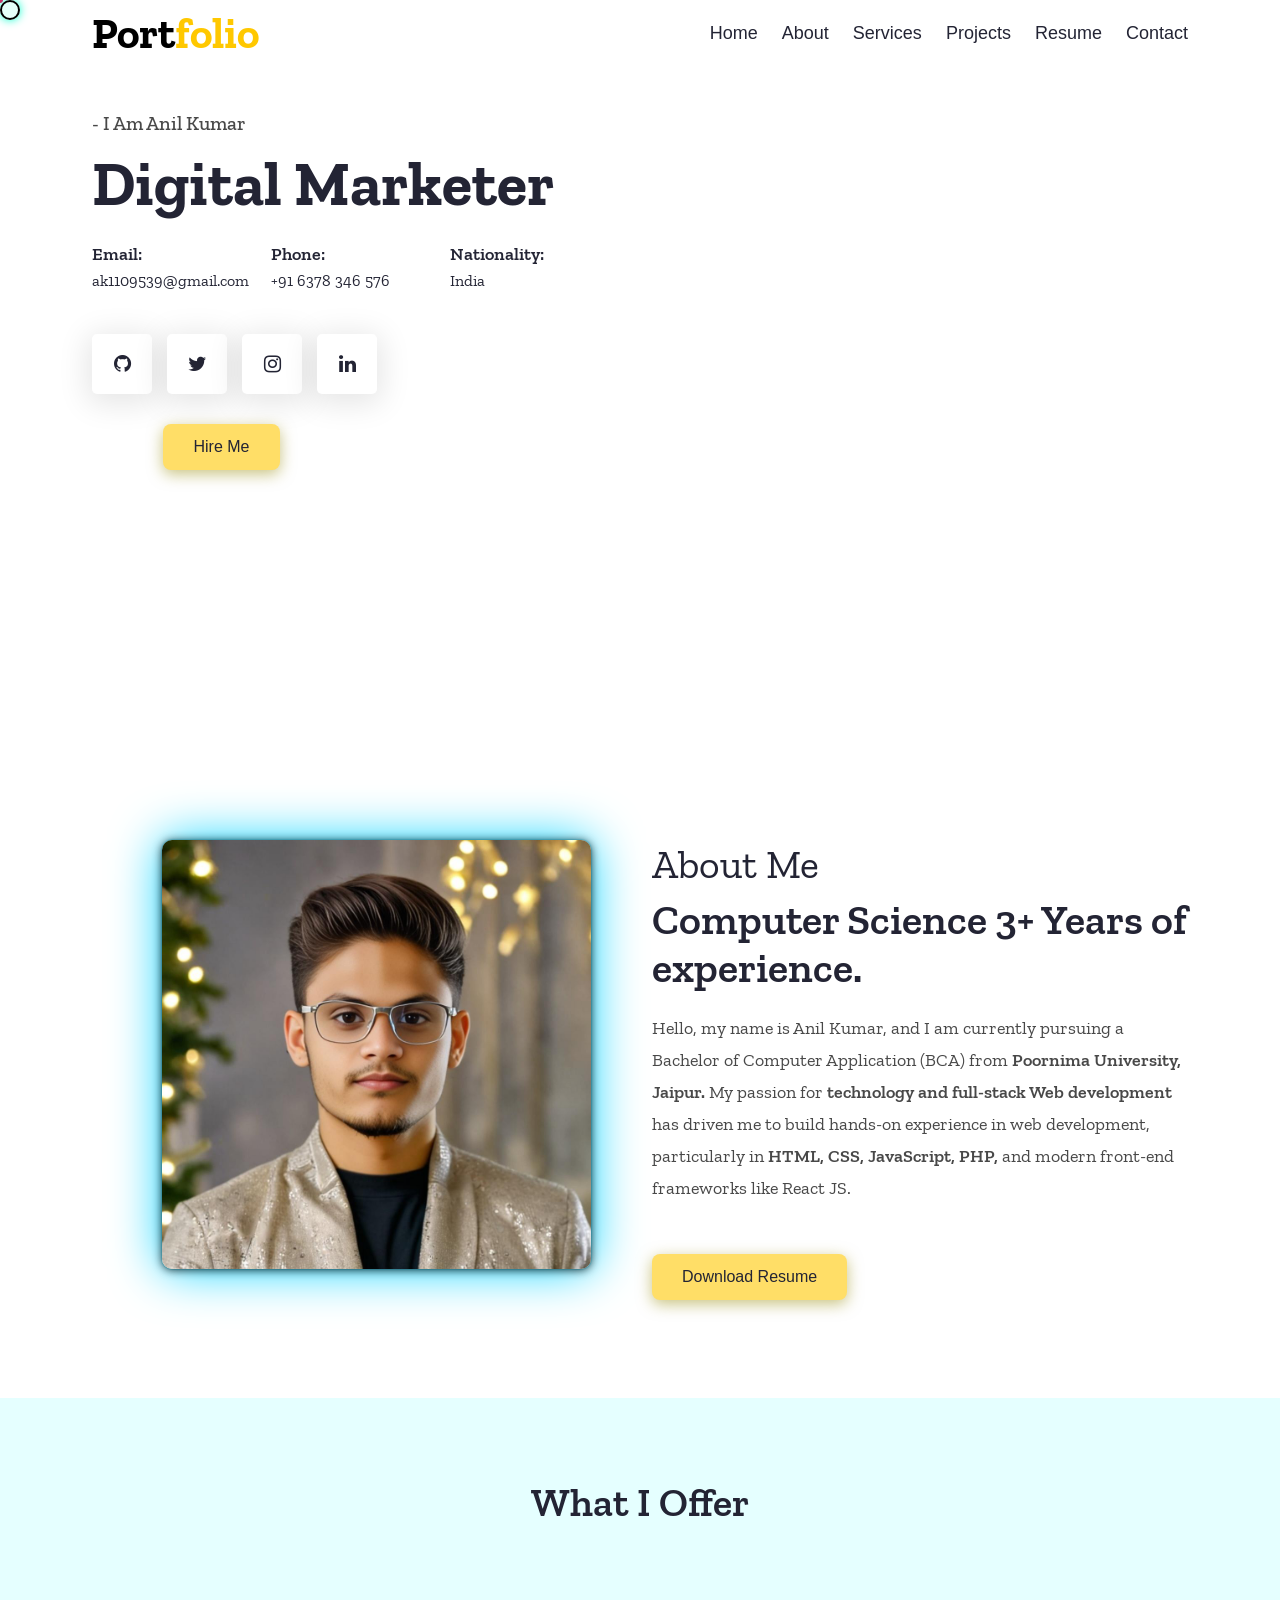
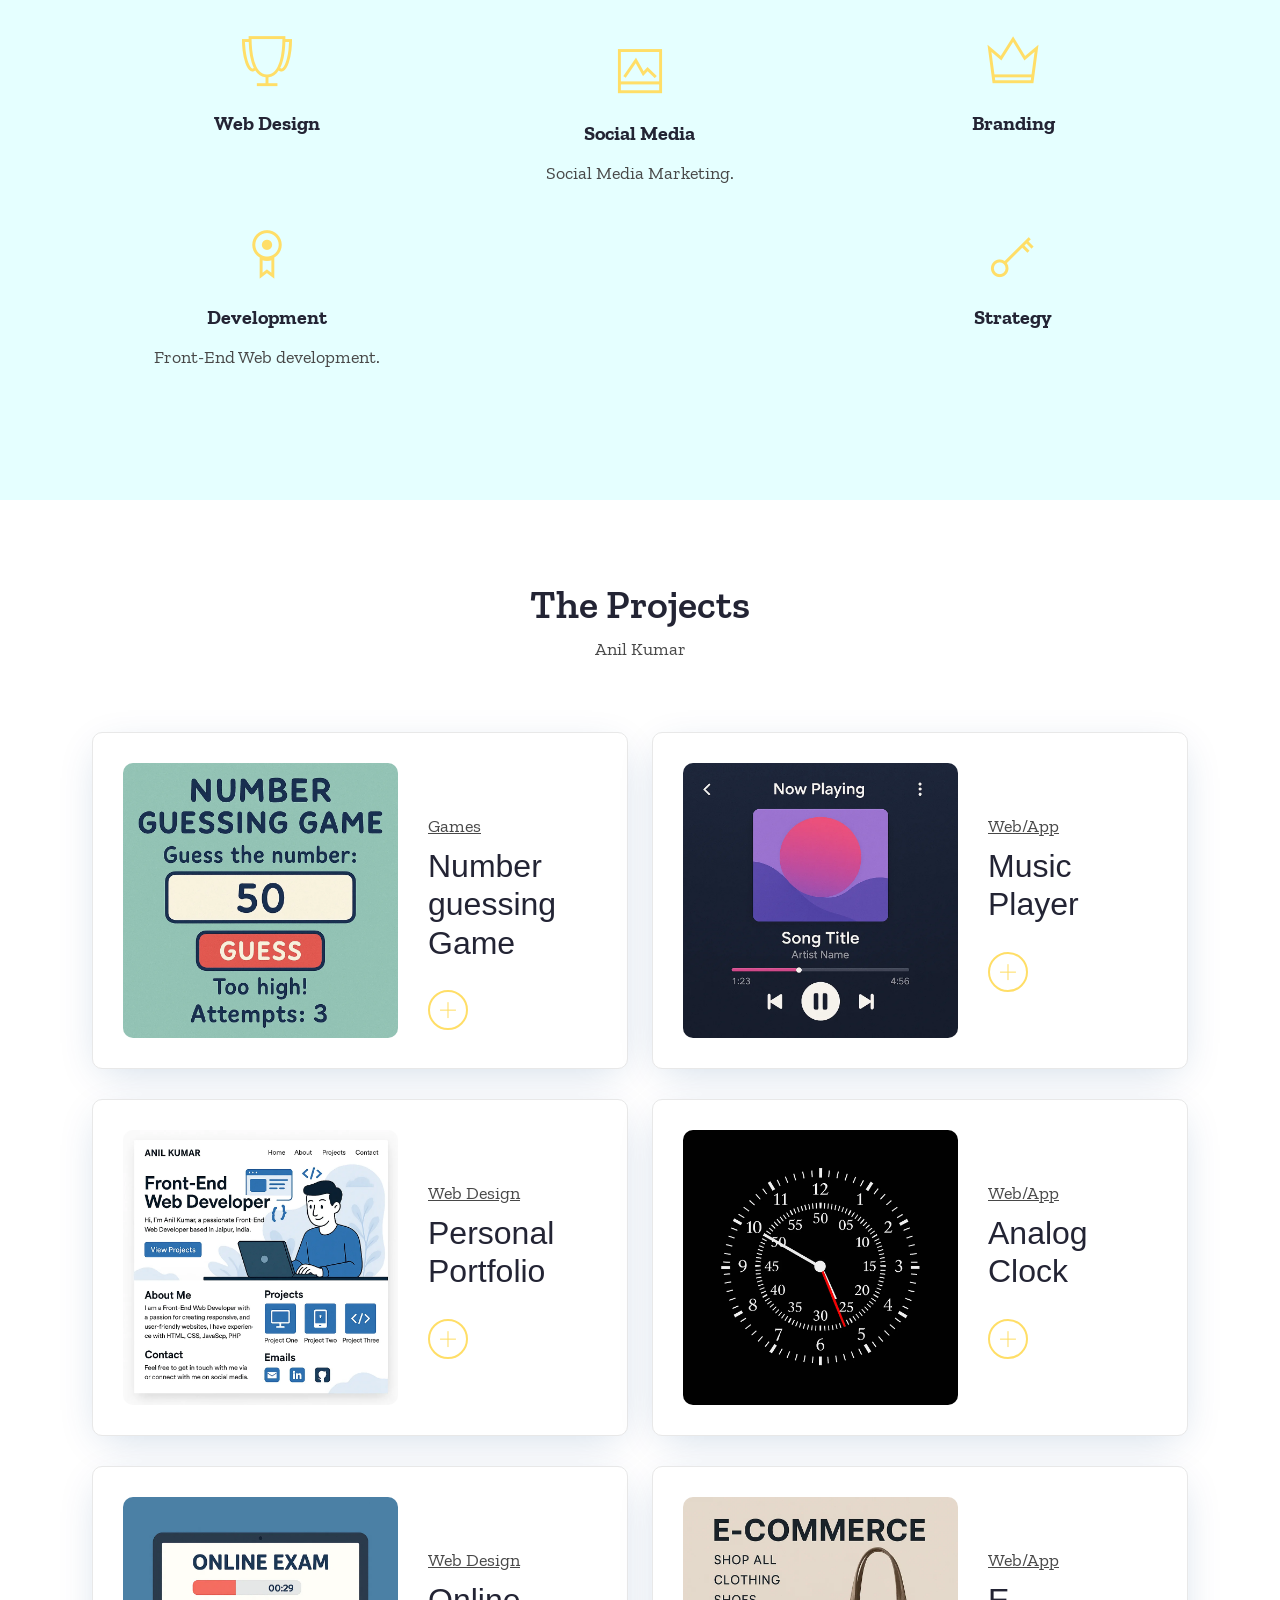
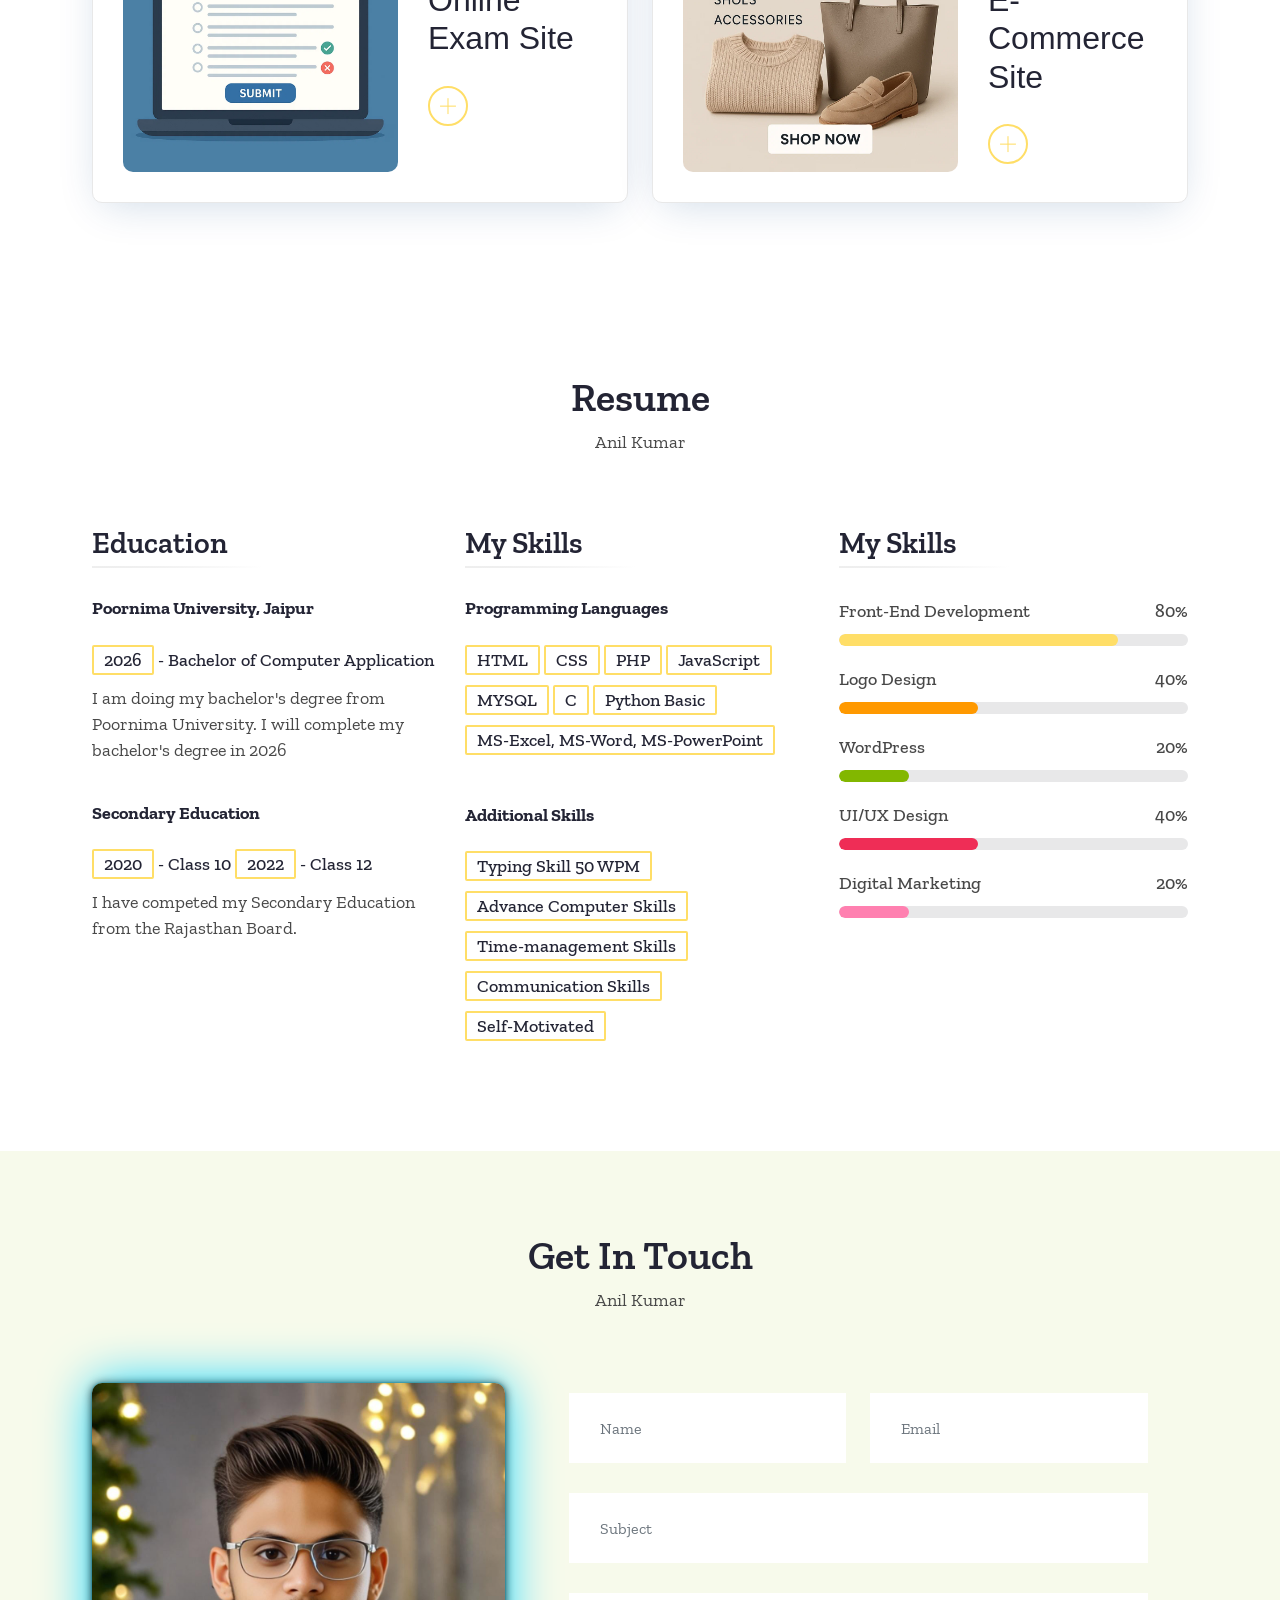
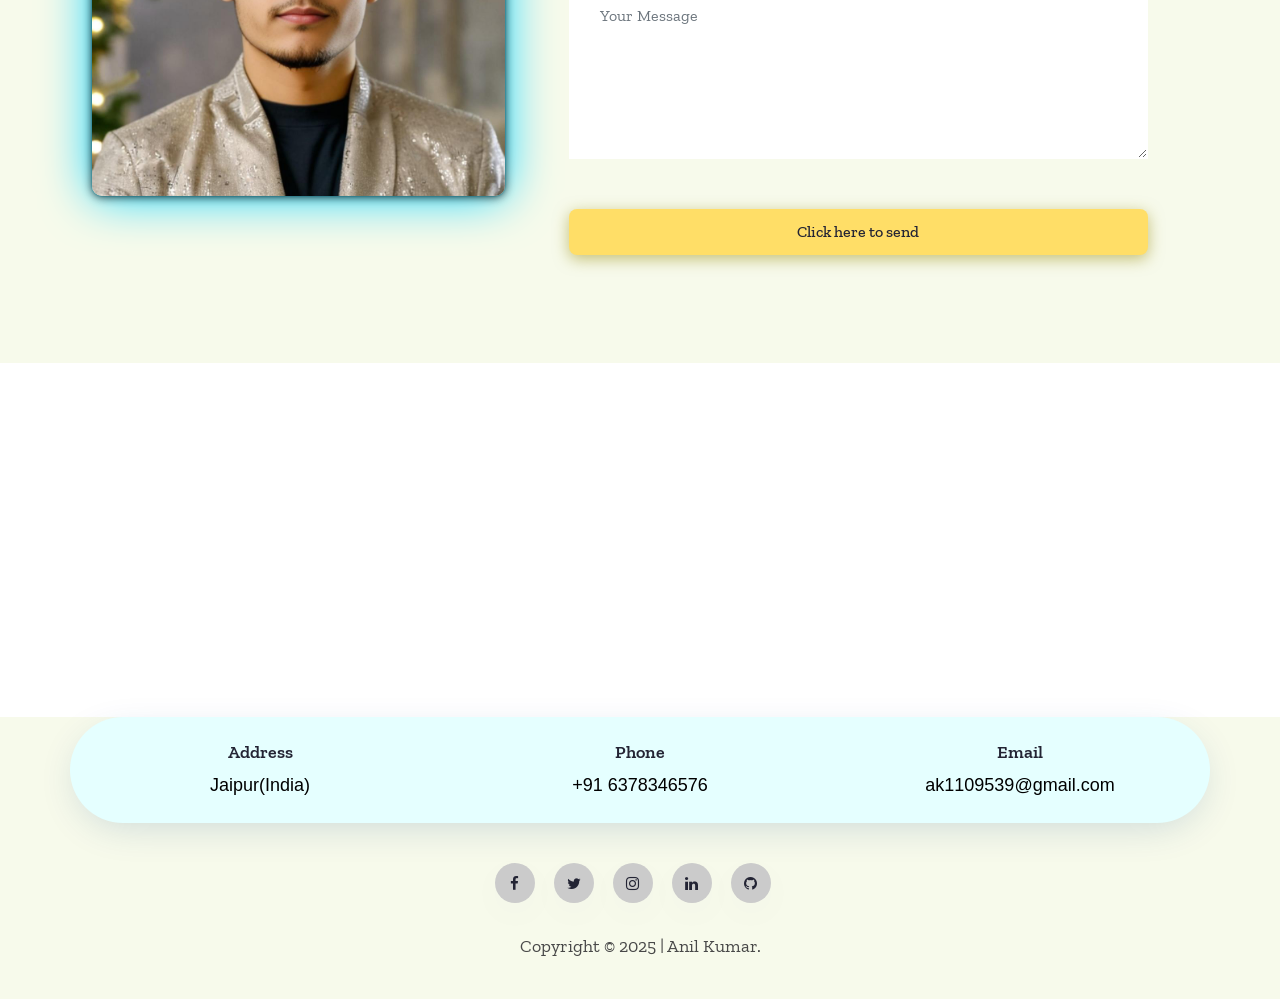
==== index.html @ a5f2f961 "Add files via upload" ====
<!DOCTYPE html>
<html lang="en">

<head>
	<!-- Meta -->
	<meta charset="utf-8">
	<meta http-equiv="X-UA-Compatible" content="IE=edge">
	<meta name="viewport" content="width=device-width, initial-scale=1">
	<!-- The above 3 meta tags *must* come first in the head; any other head content must come *after* these tags -->
	<meta name="description" content="Anil Kumar - Personal Portfolio">
	<meta name="keywords" content="themes_mountain,personal, portfolio new, html, one page, bootstrap, new html template, design, creative, onepage, clean, modern">
	<meta name="author" content="themes_mountain">
	<link rel="shortcut icon" href="images/pro.png" type="">
	<title>Anil Kumar - Personal Portfolio </title>
	<!-- Latest Bootstrap min CSS -->
	<link rel="stylesheet" href="css/bootstrap.min.css">
	<!-- Google Font -->
	<link href="https://fonts.googleapis.com/css2?family=Zilla+Slab:wght@300;400;500;600;700&display=swap" rel="stylesheet">
	<!-- Font Awesome CSS -->
	<link rel="stylesheet" href="css/font-awesome.min.css">
	<link rel="stylesheet" href="css/themify-icons.css">
	<!--- owl carousel Css-->
	<link rel="stylesheet" href="css/owl.carousel.css">
	<link rel="stylesheet" href="css/owl.theme.css">
	<!-- venobox CSS -->
	<link rel="stylesheet" href="css/venobox.css">
	<!-- MAGNIFIC CSS -->
	<link rel="stylesheet" href="css/magnific-popup.css">
	<!-- Simpletextrotator css -->
	<link rel="stylesheet" href="css/simpletextrotator.css">
	<!--slicknav Css-->
	<link rel="stylesheet" href="css/slicknav.css">
	<!-- animate CSS -->
	<link rel="stylesheet" href="css/animate.css">
	<!-- Style CSS -->
	<link rel="stylesheet" href="css/magic-mouse.css">
	<link rel="stylesheet" href="css/style.css">

</head>

<body>

	<!-- START PRELOADER -->
	<div class="preloader">
		<div class="spinner">
			<div class="double-bounce1"></div>
			<div class="double-bounce2"></div>
		</div>
	</div>
	<!-- END PRELOADER -->

	<!-- START NAVBAR -->
	<div id="navigation" class="fixed-top navbar-light bg-faded site-navigation">
		<div class="container">
			<div class="row">
				<div class="col-lg-2 col-md-3 col-sm-4">
					<div class="site-logo">Port<span class="highlight">folio</span>
					</div>
				</div><!--- END Col -->
				<div class="col-lg-7 col-md-9 col-sm-8">
					<div class="header_right">
						<nav id="main-menu" class="ms-auto">
							<ul>
								<li><a class="nav-link" href="#home">Home</a></li>
								<li><a class="nav-link" href="#about">About</a></li>
								<li><a class="nav-link" href="#service">Services</a></li>
								<li><a class="nav-link" href="#portfolio">Projects</a></li>
								<li><a class="nav-link" href="#resume">Resume</a></li>
								<li><a class="nav-link" href="#contact">Contact</a></li>
							</ul>
						</nav>
						<div id="mobile_menu"></div>
					</div>
				</div><!--- END Col -->
			</div><!--- END ROW -->
		</div><!--- END CONTAINER -->
	</div>
	<!-- END NAVBAR -->
	
	<!-- START HOME -->
	<section id="home" class="home_bg">
		<div class="container">
			<div class="row">
				<div class="col-lg-6 col-sm-6 col-xs-12">
					<div class="about_me_content">
						<span> - I Am Anil Kumar</span>
						<h1><span class="rotate">Web Developer | Digital Marketer | Photographer</span></h1>
					</div>
					<div class="basic-info">
						<div class="single-basic-info">
							<p>Email: <br><span>ak1109539@gmail.com</span></p>
						</div>
						<div class="single-basic-info">
							<p>Phone: <br><span>+91 6378 346 576</span></p>
						</div>
						<div class="single-basic-info">
							<p>Nationality: <br><span>India</span></p>
						</div>
					</div>
					<div class="top_social_profile">
						<ul>
							<li><a href="https://github.com/aniljasel" 				 class="top_f_github" target="_blank"><i class="fa fa-github" title="Facebook"></i></a></li>
							<li><a href="https://x.com/theai__in" 					 class="top_f_twitter" target="_blank"><i class="fa fa-twitter" title="Twitter"></i></a></li>
							<li><a href="https://www.instagram.com/mr._.anil_kumar/" class="top_f_instagram" target="_blank"><i class="fa fa-instagram" title="Instagram"></i></a></li>
							<li><a href="https://www.linkedin.com/in/mr-anil-kumar/" class="top_f_linkedin" target="_blank"><i class="fa fa-linkedin" title="LinkedIn"></i></a></li>
						</ul>
					</div>
				</div>
			</div>
			<div class="col-lg-3 col-md-3 col-sm-8">
				<div class="call_to_action">
					<a class="btn_all" href="#contact">Hire Me</a>
				</div><!--- END SOCIAL PROFILE -->
			</div><!--- END Col -->
		</div><!--- END CONTAINER -->
	</section><!-- END  HOME -->

	<!-- START ABOUT -->
	<section id="about" class="about_area section-padding">
		<div class="container">
			<div class="row">
				<div class="col-lg-6 col-sm-12 col-xs-12 wow fadeInUp" data-wow-duration="1s" data-wow-delay="0.1s"
					data-wow-offset="0">
					<div class="about_img">
						<img src="images/profile.jpeg" class="img-fluid" alt="profile-picture" ondragstart="return false;">
					</div>
				</div><!-- / END COL -->
				<div class="col-lg-6 col-sm-12 col-xs-12 wow fadeInUp" data-wow-duration="1s" data-wow-delay="0.2s"
					data-wow-offset="0">
					<div class="about_info">
						<h1>About Me</h1>
						<h3>Computer Science 3+ Years of experience.</h3>
						<p>Hello, my name is Anil Kumar, and I am currently pursuing a Bachelor of Computer Application
							(BCA) from <b>Poornima University, Jaipur.</b> My passion for <b>technology and full-stack
								Web development</b> has driven me to build hands-on experience in web development,
							particularly in <b>HTML, CSS, JavaScript, PHP,</b> and modern front-end frameworks like
							React JS.</p>
						<div class="about_call_video">
							<div class="about_btns">
								<a class="btn_all"
									href="https://drive.google.com/file/d/1y_tjkQtPfueLAAQhnYyKnTNC5vsC0NvY/view?usp=sharing"
									target="_blank">Download Resume</a>
							</div>
						</div>
					</div>
				</div><!-- / END COL -->
			</div><!-- / END ROW -->
		</div><!-- END CONTAINER  -->
	</section>
	<!-- END ABOUT -->

	<!-- START SERVICE -->
	<section id="service" class="service_area section-padding">
		<div class="container">
			<div class="section-title text-center">
				<h1>What I Offer</h1>
				<p></p>
			</div>
			<div class="row text-center">
				<div class="col-lg-4 col-sm-4 col-xs-12 wow fadeInUp" data-wow-duration="1s" data-wow-delay="0.1s"
					data-wow-offset="0">
					<div class="serviceBox">
						<div class="service-icon"><span class="ti-cup"></span></div>
						<h3 class="title">Web Design</h3>
						<p class="description"></p>
					</div>
					<div class="serviceBox">
						<div class="service-icon"><span class="ti-medall-alt"></span></div>
						<h3 class="title">Development</h3>
						<p class="description">Front-End Web development.</p>
					</div>
				</div><!-- END COL -->
				<div class="col-lg-4 col-sm-4 col-xs-12 wow fadeInUp" data-wow-duration="1s" data-wow-delay="0.3s"
					data-wow-offset="0">
					<div class="serviceBox sb_top">
						<div class="service-icon"><span class="ti-image"></span></div>
						<h3 class="title">Social Media</h3>
						<p class="description">Social Media Marketing.</p>
					</div>
				</div><!-- END COL -->
				<div class="col-lg-4 col-sm-4 col-xs-12 wow fadeInUp" data-wow-duration="1s" data-wow-delay="0.4s"
					data-wow-offset="0">
					<div class="serviceBox">
						<div class="service-icon"><span class="ti-crown"></span></div>
						<h3 class="title">Branding</h3>
						<p class="description"></p>
					</div>
					<div class="serviceBox">
						<div class="service-icon"><span class="ti-key"></span></div>
						<h3 class="title">Strategy</h3>
						<p class="description"></p>
					</div>
				</div><!-- END COL -->
			</div><!-- END ROW -->
		</div><!-- END CONTAINER -->
	</section>
	<!-- END SERVICE -->

	<!-- START PORTFOLIOS -->
	<section id="portfolio" class="portfolio_area section-padding">
		<div class="container">
			<div class="section-title text-center">
				<h1>The projects</h1>
				<p>Anil Kumar</p>
			</div>
			<div class="row portfolio_item">
				<div class="col-xs-12 col-sm-12 col-lg-6 mix print marketing wow fadeInUp" data-wow-duration="1s"
					data-wow-delay="0.1s" data-wow-offset="0">
					<div class="single_portfolio_design">
						<div class="port_img">
							<img src="images/project1.png" class="img-fluid" alt="Work Image" ondragstart="return false;">
						</div>
						<div class="port_content">
							<p>Games</p>
							<h2><a href="#" data-bs-toggle="modal" data-bs-target="#projectModal">Number guessing
									Game</a></h2>
							<a href="#" data-bs-toggle="modal" data-bs-target="#projectModal" class="plus_btn"><span
									class="ti-plus"></span></a>
						</div>
					</div>
				</div><!--- END COL -->
				<div class="col-xs-12 col-sm-12 col-lg-6 mix web media wow fadeInUp" data-wow-duration="1s"
					data-wow-delay="0.2s" data-wow-offset="0">
					<div class="single_portfolio_design">
						<div class="port_img">
							<img src="images/project2.png" class="img-fluid" alt="Work Image" ondragstart="return false;">
						</div>
						<div class="port_content">
							<p>Web/App</p>
							<h2><a href="#" data-bs-toggle="modal" data-bs-target="#projectModal2">Music Player</a></h2>
							<a href="#" data-bs-toggle="modal" data-bs-target="#projectModal2" class="plus_btn"><span
									class="ti-plus"></span></a>
						</div>
					</div>
				</div><!--- END COL -->
				<div class="col-xs-12 col-sm-12 col-lg-6 mix video logo wow fadeInUp" data-wow-duration="1s"
					data-wow-delay="0.3s" data-wow-offset="0">
					<div class="single_portfolio_design">
						<div class="port_img">
							<img src="images/project3.png" class="img-fluid" alt="Work Image" ondragstart="return false;">
						</div>
						<div class="port_content">
							<p>Web Design</p>
							<h2><a href="#" data-bs-toggle="modal" data-bs-target="#projectModal3">Personal Portfolio</a></h2>
							<a href="#" data-bs-toggle="modal" data-bs-target="#projectModal3" class="plus_btn"><span
									class="ti-plus"></span></a>
						</div>
					</div>
				</div><!--- END COL -->
				<div class="col-xs-12 col-sm-12 col-lg-6 mix web design wow fadeInUp" data-wow-duration="1s"
					data-wow-delay="0.3s" data-wow-offset="0">
					<div class="single_portfolio_design">
						<div class="port_img">
							<img src="images/project4.png" class="img-fluid" alt="Work Image" ondragstart="return false;">
						</div>
						<div class="port_content">
							<p>Web/App</p>
							<h2><a href="#" data-bs-toggle="modal" data-bs-target="#projectModal4">Analog Clock</a>
							</h2>
							<a href="#" data-bs-toggle="modal" data-bs-target="#projectModal4" class="plus_btn"><span
									class="ti-plus"></span></a>
						</div>
					</div>
				</div><!--- END COL -->
				<div class="col-xs-12 col-sm-12 col-lg-6 mix marketing logo wow fadeInUp" data-wow-duration="1s"
					data-wow-delay="0.4s" data-wow-offset="0">
					<div class="single_portfolio_design">
						<div class="port_img">
							<img src="images/project5.png" class="img-fluid" alt="Work Image" ondragstart="return false;">
						</div>
						<div class="port_content">
							<p>Web Design</p>
							<h2><a href="#" data-bs-toggle="modal" data-bs-target="#projectModal5">Online Exam Site</a>
							</h2>
							<a href="#" data-bs-toggle="modal" data-bs-target="#projectModal5" class="plus_btn"><span
									class="ti-plus"></span></a>
						</div>
					</div>
				</div><!--- END COL -->
				<div class="col-xs-12 col-sm-12 col-lg-6 mix marketing logo wow fadeInUp" data-wow-duration="1s"
					data-wow-delay="0.5s" data-wow-offset="0">
					<div class="single_portfolio_design">
						<div class="port_img">
							<img src="images/project6.png" class="img-fluid" alt="Work Image" ondragstart="return false;">
						</div>
						<div class="port_content">
							<p>Web/App</p>
							<h2><a href="#" data-bs-toggle="modal" data-bs-target="#projectModal6">E-Commerce Site</a></h2>
							<a href="#" data-bs-toggle="modal" data-bs-target="#projectModal6" class="plus_btn"><span
							class="ti-plus"></span></a>
						</div>
					</div>
				</div><!--- END COL -->
				<!-- Overlay Modal  -->
				<div tabindex="0" class="modal fade" id="projectModal">
					<div class="modal-dialog">
						<div class="modal-content">
							<div class="modal-header">
								<h1 class="modal-title fs-5" id="exampleModalLabel">Project Overview</h1>
								<button type="button" class="btn-close" data-bs-dismiss="modal"
									aria-label="Close"></button>
							</div>
							<div class="modal-body">
								<img src="images/project1.png" class="img-fluid" alt="" ondragstart="return false;" >
								<p>Enter any number from 1 to 100. Every time a new number comes in it.
									Which you have to find. And count your attempts. It also indicates to,
									you whether you have to enter a number above or below the number you
									have entered. This will give you a hint as to what number to enter next.</p>
								<ul class="list-unstyled project-list">
									<li><label>Category :</label>Games</li>
									<li><label>Date : </label> 31 March 2025</li>
									<li><label>Languages : </label> HTML, CSS, JavaScript</li>
									<li><label>Project Url : </label><a href="https://aniljasel.github.io/Game1/" target="_blank">www.anilkumar.com</a></li>
								</ul>
							</div>
						</div><!-- /.modal-content -->
					</div><!-- /.modal-dialog -->
				</div><!-- /.END MODAL -->
				<div tabindex="0" class="modal fade" id="projectModal2">
					<div class="modal-dialog">
						<div class="modal-content">
							<div class="modal-header">
								<h1 class="modal-title fs-5" id="exampleModalLabel">Project Overview</h1>
								<button type="button" class="btn-close" data-bs-dismiss="modal"
									aria-label="Close"></button>
							</div>
							<div class="modal-body">
								<img src="images/project2.png" class="img-fluid" alt="" ondragstart="return false;">
								<p>This is a music player app and website, responsive web-based music player that allows
									users to listen to their favorite songs, play playlist songs, adjust sound effects,
									and visualize audio playback. This app provides a seamless music streaming
									experience with an intuitive user interface and various customization options.</p>
								<ul class="list-unstyled project-list">
									<li><label>Category :</label> App/Web</li>
									<li><label>Date : </label> 10 Fabruary 2025</li>
									<li><label>Languages : </label> HTML, CSS, JavaScript </li>
									<li><label>Project Url : </label> <a
											href="https://aniljasel.github.io/music-player/"
											target="_blank">www.anilkumar.com</a></li>
								</ul>
							</div>
						</div><!-- /.modal-content -->
					</div><!-- /.modal-dialog -->
				</div><!-- /.END MODAL -->
				<div tabindex="0" class="modal fade" id="projectModal3">
					<div class="modal-dialog">
						<div class="modal-content">
							<div class="modal-header">
								<h1 class="modal-title fs-5" id="exampleModalLabel">Project Overview</h1>
								<button type="button" class="btn-close" data-bs-dismiss="modal"
									aria-label="Close"></button>
							</div>
							<div class="modal-body">
								<img src="images/project3.png" class="img-fluid" alt="" ondragstart="return false;">
								<p>The customer is very important, the customer will be followed by the customer. The
									whole airline mass but wants to want vulputate. Morbi's ugly land, the gateway to
									the course, at the end of the life of God. In fact, the performance is soft and
									targeted. Children are living with disease, old age and children, and they are
									suffering from hunger and ugly poverty. But with just a quiver, or a protein shaker.
									Even the financing of the casino is different.</p>
								<ul class="list-unstyled project-list">
									<li><label>Category :</label> Personal Portfolio</li>
									<li><label>Date : </label> 1 Fabruary 2025</li>
									<li><label>Languages : </label> HTML, CSS, JavaScript, PHP</li>
									<li><label>Project Url : </label> <a href="#">www.anilkumar.com</a></li>
								</ul>
							</div>
						</div><!-- /.modal-content -->
					</div><!-- /.modal-dialog -->
				</div><!-- /.END MODAL -->
				<div tabindex="0" class="modal fade" id="projectModal4">
					<div class="modal-dialog">
						<div class="modal-content">
							<div class="modal-header">
								<h1 class="modal-title fs-5" id="exampleModalLabel">Project Overview</h1>
								<button type="button" class="btn-close" data-bs-dismiss="modal"
									aria-label="Close"></button>
							</div>
							<div class="modal-body">
								<img src="images/project4.png" class="img-fluid" alt="" ondragstart="return false;">
								<p>The customer is very important, the customer will be followed by the customer. The
									whole airline mass but wants to want vulputate. Morbi's ugly land, the gateway to
									the course, at the end of the life of God. In fact, the performance is soft and
									targeted. Children are living with disease, old age and children, and they are
									suffering from hunger and ugly poverty. But with just a quiver, or a protein shaker.
									Even the financing of the casino is different.</p>
								<ul class="list-unstyled project-list">
									<li><label>Project : </label>Analog Clock</li>
									<li><label>Category :</label>Clock</li>
									<li><label>Date : </label>1 Fabruary 2023</li>
									<li><label>Project Url : </label> <a href="https://aniljasel.github.io/Analog_Clock/" target="_blank">www.anilkumar.com</a></li>
								</ul>
							</div>
						</div><!-- /.modal-content -->
					</div><!-- /.modal-dialog -->
				</div><!-- /.END MODAL -->
				<div tabindex="0" class="modal fade" id="projectModal5">
					<div class="modal-dialog">
						<div class="modal-content">
							<div class="modal-header">
								<h1 class="modal-title fs-5" id="exampleModalLabel">Project Overview</h1>
								<button type="button" class="btn-close" data-bs-dismiss="modal"
									aria-label="Close"></button>
							</div>
							<div class="modal-body">
								<img src="images/project5.png" class="img-fluid" alt="" ondragstart="return false;">
								<p>This project is an <b> Onlie Examination System</b> developed using PHP and MySQL.
									It provides a secure, efficient, and user-friendly platform for conducting 
									tests and assessments over the internet. Designed for educational institutions, 
									coaching centers, and corporate training, this system aims to simplify the 
									examination process and eliminate the need for physical paperwork.</p>
								<ul class="list-unstyled project-list">
									<li><label>Project : </label>Online Exam Site</li>
									<li><label>Category :</label>Web Design</li>
									<li><label>Languages : </label> PHP, MySQL, HTML5, CSS3</li>
									<li><label>Date : </label> 1 Fabruary 2025</li>
									<li><label>Project Url : </label> <a href="#">www.anilkumar.com</a></li>
								</ul>
							</div>
						</div><!-- /.modal-content -->
					</div><!-- /.modal-dialog -->
				</div><!-- /.END MODAL -->
				<div tabindex="0" class="modal fade" id="projectModal6">
					<div class="modal-dialog">
						<div class="modal-content">
							<div class="modal-header">
								<h1 class="modal-title fs-5" id="exampleModalLabel">Project Overview</h1>
								<button type="button" class="btn-close" data-bs-dismiss="modal"
									aria-label="Close"></button>
							</div>
							<div class="modal-body">
								<img src="images/project6.png" class="img-fluid" alt="" ondragstart="return false;">
								<p>This project is a UI/UX design prototype for an E-Commerce website, crafted to deliver a seamless, 
									intuitive, and engaging shopping experience for users. The goal is to enhance user satisfaction 
									through thoughtful layout, visually appealing interfaces, and streamlined navigation.
									The design emphasizes usability, accessibility, and conversion-focused interactions, 
									ensuring users can browse, search, and purchase products with minimal friction.</p>
								<ul class="list-unstyled project-list">
									<li><label>Project : </label>E-Commerce Site</li>
									<li><label>Category :</label>Web/App</li>
									<li><label>Languages : </label> HTML5, CSS3, JavaScript, MySQL</li>
									<li><label>Date : </label>1 March 2024</li>
									<li><label>Project Url : </label> <a href="#">www.anilkumar.com</a></li>
								</ul>
							</div>
						</div><!-- /.modal-content -->
					</div><!-- /.modal-dialog -->
				</div><!-- /.END MODAL -->
			</div><!-- / END ROW -->
		</div><!-- END CONTAINER  -->
	</section>
	<!-- END PORTFOLIOS -->

	<!-- START RESUME -->
	<section id="resume" class="resume_area section-padding">
		<div class="container">
			<div class="section-title text-center">
				<h1>Resume</h1>
				<p>Anil Kumar</p>
			</div>
			<div class="row">
				<div class="col-lg-4 col-sm-6 col-xs-12 wow fadeInUp" data-wow-duration="1s" data-wow-delay="0.2s"
					data-wow-offset="0">
					<h4 class="timeline_title">Education</h4>
					<div class="single_timeline">
						<h4>Poornima University, Jaipur</h4>
						<span class="active_year">2026</span>
						<span class="active_company">- Bachelor of Computer Application</span>
						<p>I am doing my bachelor's degree from Poornima University. I will complete my bachelor's
							degree in 2026</p>
					</div>
					<div class="single_timeline">
						<h4>Secondary Education</h4>
						<span class="active_year">2020</span>
						<span class="active_company">- Class 10</span>
						<span class="active_year">2022</span>
						<span class="active_company">- Class 12</span>
						<p> I have competed my Secondary Education from the Rajasthan Board.</p>
					</div>

				</div><!--END COL -->
				<div class="col-lg-4 col-sm-6 col-xs-12 wow fadeInUp" data-wow-duration="1s" data-wow-delay="0.3s"
					data-wow-offset="0">
					<h4 class="timeline_title">My Skills</h4>
					<div class="single_timeline">
						<h4>Programming Languages</h4>
						<span class="active_year">HTML</span>
						<span class="active_year">CSS</span>
						<span class="active_year">PHP</span>
						<span class="active_year">JavaScript</span><br>
						<span class="active_year">MYSQL</span>
						<span class="active_year">C</span>
						<span class="active_year">Python Basic</span>
						<span class="active_year">MS-Excel, MS-Word, MS-PowerPoint</span>
					</div>
					<div class="single_timeline">
						<h4>Additional Skills</h4>
						<span class="active_year">Typing Skill 50 WPM </span><br>
						<span class="active_year">Advance Computer Skills</span>
						<span class="active_year">Time-management Skills </span>
						<span class="active_year">Communication Skills </span><br>
						<span class="active_year">Self-Motivated </span>
					</div>
				</div><!--END COL -->
				<div class="col-lg-4 col-sm-6 col-xs-12 wow fadeInUp" data-wow-duration="1s" data-wow-delay="0.3s"
					data-wow-offset="0">
					<h4 class="timeline_title">My Skills</h4>
					<div class="progress-bar-linear">
						<p class="progress-bar-text">Front-end Development
							<span>80%</span>
						</p>
						<div class="progress-bar pb1">
							<span data-percent="80"></span>
						</div>
					</div><!--END PROGRESS BAR -->
					<div class="progress-bar-linear">
						<p class="progress-bar-text">Logo Design
							<span>40%</span>
						</p>
						<div class="progress-bar pb2">
							<span data-percent="40"></span>
						</div>
					</div><!--END PROGRESS BAR -->
					<div class="progress-bar-linear">
						<p class="progress-bar-text">WordPress
							<span>20%</span>
						</p>
						<div class="progress-bar pb3">
							<span data-percent="20"></span>
						</div>
					</div><!--END PROGRESS BAR -->
					<div class="progress-bar-linear">
						<p class="progress-bar-text">UI/UX Design
							<span>40%</span>
						</p>
						<div class="progress-bar pb4">
							<span data-percent="40"></span>
						</div>
					</div><!--END PROGRESS BAR -->
					<div class="progress-bar-linear">
						<p class="progress-bar-text">Digital Marketing
							<span>20%</span>
						</p>
						<div class="progress-bar pb5">
							<span data-percent="20"></span>
						</div>
					</div><!--END PROGRESS BAR -->
				</div><!--END COL -->
			</div><!-- / END ROW -->
		</div><!-- END CONTAINER  -->
	</section>
	<!-- END RESUME -->

	<!-- START CONTACT -->
	<section id="contact" class="contact_us section-padding">
		<div class="container">
			<div class="section-title text-center">
				<h1>Get In Touch</h1>
				<p>Anil Kumar</p>
			</div>
			<div class="row">
				<div class="col-lg-5 col-sm-12 col-xs-12 wow fadeInUp" data-wow-duration="1s" data-wow-delay="0.3s"
					data-wow-offset="0">
					<div class="contact_img">
						<img src="images/profile.jpeg" class="img-fluid" alt="" ondragstart="return false;">
					</div>
				</div><!-- END COL  -->
				<div class="col-lg-7 col-sm-12 col-xs-12 wow fadeInUp" data-wow-duration="1s" data-wow-delay="0.2s"
					data-wow-offset="0">
					<div class="contact">
						<form class="form" name="enq" method="post" action="contact.php"
							onsubmit="return validation();">
							<div class="row">
								<div class="form-group col-md-6">
									<input type="text" name="name" class="form-control" placeholder="Name"
										required="required">
								</div>
								<div class="form-group col-md-6">
									<input type="email" name="email" class="form-control" placeholder="Email"
										required="required">
								</div>
								<div class="form-group col-md-12">
									<input type="text" name="subject" class="form-control" placeholder="Subject"
										required="required">
								</div>
								<div class="form-group col-md-12">
									<textarea rows="6" name="message" class="form-control" placeholder="Your Message"
										required="required"></textarea>
								</div>
								<div class="col-md-12 text-center">
									<button type="submit" value="Send message" name="submit" id="submitButton"
										class="btn_all" title="Submit Your Message!">Click here to send</button>
								</div>
							</div>
						</form>
					</div>
				</div><!-- END COL  -->
			</div><!-- END ROW -->
		</div><!-- END CONTAINER -->
	</section>
	<!-- END CONTACT -->

	<div class="map">
		<iframe
			src="https://www.google.com/maps/embed?pb=!1m18!1m12!1m3!1d3562.170388933973!2d75.784906815034!3d26.91243348313805!2m3!1f0!2f0!3f0!3m2!1i1024!2i768!4f13.1!3m3!1m2!1s0x396db5d6f4f40803%3A0x7a0c7e8f24f6c5e8!2sJaipur%2C%20Rajasthan%2C%20India!5e0!3m2!1sen!2sbd!4v1600305497356!5m2!1sen!2sbd"
			style="border:0;" allowfullscreen="" aria-hidden="false" tabindex="0"></iframe>
	</div>


	<!-- START FOOTER -->
	<div class="footer">
		<div class="container">
			<div class="row address_bg">
				<div class="col-lg-4 col-sm-12 col-xs-12 wow fadeInUp" data-wow-duration="1s" data-wow-delay="0.3s"
					data-wow-offset="0">
					<div class="single_address">
						<h4>Address</h4>
						<p>Jaipur(India)</p>
					</div>
				</div><!-- END COL  -->
				<div class="col-lg-4 col-sm-12 col-xs-12 wow fadeInUp" data-wow-duration="1s" data-wow-delay="0.3s"
					data-wow-offset="0">
					<div class="single_address">
						<h4>Phone</h4>
						<p><a href="https://whatsapp.com" target="_blank">+91 6378346576</a></p>
					</div>
				</div><!-- END COL  -->
				<div class="col-lg-4 col-sm-12 col-xs-12 wow fadeInUp" data-wow-duration="1s" data-wow-delay="0.3s"
					data-wow-offset="0">
					<div class="single_address">
						<h4>Email</h4>
						<p><a href="https://mail.google.com/" target="_blank">ak1109539@gmail.com</a></p>
					</div>
				</div><!-- END COL  -->
			</div><!-- END ROW -->
			<div class="row">
				<div class="col-md-12 col-sm-12 col-xs-12 text-center wow fadeInDown" data-wow-duration="1s"
					data-wow-delay="0.1s" data-wow-offset="0">
					<div class="single_footer">
						<div class="footer_social_profile">
							<ul>
								<li><a href="https://www.facebook.com/anilkumar.jasel/"  class="footer_f_facebook" target="_blank">  <i class="fa fa-facebook" title="Facebook"></i></a></li>
								<li><a href="https://x.com/theai__in" 					 class="footer_f_twitter" target="_blank">   <i class="fa fa-twitter" title="Twitter"></i></a></li>
								<li><a href="https://www.instagram.com/mr._.anil_kumar/" class="footer_f_instagram" target="_blank"> <i class="fa fa-instagram" title="Instagram"></i></a></li>
								<li><a href="https://www.linkedin.com/in/mr-anil-kumar/" class="footer_f_linkedin" target="_blank">  <i class="fa fa-linkedin" title="LinkedIn"></i></a></li>
								<li><a href="https://github.com/aniljasel" 				 class="footer_f_github" target="_blank">    <i class="fa fa-github" title="Github"></i></a>
								</li>
							</ul>
						</div><!--- END SOCIAL PROFILE -->
						<p class="copyright">Copyright © 2025 | Anil Kumar.</p>
					</div>
				</div><!--- END COL -->
			</div><!--- END ROW -->
		</div><!--- END CONTAINER -->
	</div><!-- END FOOTER -->

	<!-- Latest jQuery -->
	<script data-cfasync="false" src="js/email-decode.min.js"></script>
	<script src="js/jquery-1.12.4.min.js"></script>
	<!-- Latest compiled and minified Bootstrap -->
	<script src="js/bootstrap.min.js"></script>
	<!-- owl-carousel min js  -->
	<script src="js/owl.carousel.min.js"></script>
	<!-- jquery nav -->
	<script src="js/jquery.nav.js"></script>
	<!-- jquery.smooth-scroll -->
	<script src="js/smooth-scroll.js"></script>
	<!-- countTo js -->
	<script src="js/jquery.inview.min.js"></script>
	<!-- magnific-popup js -->
	<script src="js/jquery.magnific-popup.min.js"></script>
	<!-- jquery appear js -->
	<script src="js/jquery.appear.js"></script>
	<!-- jquery mixitup min js -->
	<script src="js/jquery.mixitup.js"></script>
	<!-- jquery venobox min js -->
	<script src="js/venobox.min.js"></script>
	<!-- jquery.slicknav -->
	<script src="js/jquery.slicknav.js"></script>
	<!-- stellar js -->
	<script src="js/jquery.stellar.min.js"></script>
	<!-- particles -->
	<script src="js/particles.min.js"></script>
	<script src="js/app.js"></script>
	<!-- simple-text-rotator.min.js  -->
	<script src="js/jquery.simple-text-rotator.min.js"></script>
	<!-- WOW - Reveal Animations When You Scroll -->
	<script src="js/wow.min.js"></script>
	<!-- scrolltopcontrol js -->
	<script src="js/scrolltopcontrol.js"></script>
	<!-- scripts js -->
	<script src="js/magic_mouse.js"></script>
	<script src="js/scripts.js"></script>
	<!-- magic mouse js -->
	<script type="text/javascript">
    options = {
      "cursorOuter": "circle-basic",
      "hoverEffect": "circle-move",
      "hoverItemMove": false,
      "defaultCursor": false,
      "outerWidth": 20,
      "outerHeight": 20
    }
    magicMouse(options);
    
</script>

	<script type="text/javascript">
		/*  Textrotator */
		if ($('.rotate').length > 0) {
			$(".rotate").textrotator({
				animation: "flipUp", // You can pick the way it animates when rotating through words. Options are dissolve (default), fade, flip, flipUp, flipCube, flipCubeUp and spin.
				separator: "|", //  You can define a new separator (|, &, * etc.) by yourself using this field.
				speed: 3000 // How many milliseconds until the next word show.
			});
		}
		/* End Textrotator */
	</script>
</body>

</html>
---- css/themify-icons.css ----
@font-face {
	font-family: 'themify';
	src:url('../fonts/themify_1.eot');
	src:url('../fonts/themify.eot#iefix-fvbane') format('embedded-opentype'),
		url('../fonts/themify.woff') format('woff'),
		url('../fonts/themify.ttf') format('truetype'),
		url('../images/themify.svg#themify') format('svg');
	font-weight: normal;
	font-style: normal;
}

[class^="ti-"], [class*=" ti-"] {
	font-family: 'themify';
	speak: none;
	font-style: normal;
	font-weight: normal;
	font-variant: normal;
	text-transform: none;
	line-height: 1;

	/* Better Font Rendering =========== */
	-webkit-font-smoothing: antialiased;
	-moz-osx-font-smoothing: grayscale;
}

.ti-wand:before {
	content: "\e600";
}
.ti-volume:before {
	content: "\e601";
}
.ti-user:before {
	content: "\e602";
}
.ti-unlock:before {
	content: "\e603";
}
.ti-unlink:before {
	content: "\e604";
}
.ti-trash:before {
	content: "\e605";
}
.ti-thought:before {
	content: "\e606";
}
.ti-target:before {
	content: "\e607";
}
.ti-tag:before {
	content: "\e608";
}
.ti-tablet:before {
	content: "\e609";
}
.ti-star:before {
	content: "\e60a";
}
.ti-spray:before {
	content: "\e60b";
}
.ti-signal:before {
	content: "\e60c";
}
.ti-shopping-cart:before {
	content: "\e60d";
}
.ti-shopping-cart-full:before {
	content: "\e60e";
}
.ti-settings:before {
	content: "\e60f";
}
.ti-search:before {
	content: "\e610";
}
.ti-zoom-in:before {
	content: "\e611";
}
.ti-zoom-out:before {
	content: "\e612";
}
.ti-cut:before {
	content: "\e613";
}
.ti-ruler:before {
	content: "\e614";
}
.ti-ruler-pencil:before {
	content: "\e615";
}
.ti-ruler-alt:before {
	content: "\e616";
}
.ti-bookmark:before {
	content: "\e617";
}
.ti-bookmark-alt:before {
	content: "\e618";
}
.ti-reload:before {
	content: "\e619";
}
.ti-plus:before {
	content: "\e61a";
}
.ti-pin:before {
	content: "\e61b";
}
.ti-pencil:before {
	content: "\e61c";
}
.ti-pencil-alt:before {
	content: "\e61d";
}
.ti-paint-roller:before {
	content: "\e61e";
}
.ti-paint-bucket:before {
	content: "\e61f";
}
.ti-na:before {
	content: "\e620";
}
.ti-mobile:before {
	content: "\e621";
}
.ti-minus:before {
	content: "\e622";
}
.ti-medall:before {
	content: "\e623";
}
.ti-medall-alt:before {
	content: "\e624";
}
.ti-marker:before {
	content: "\e625";
}
.ti-marker-alt:before {
	content: "\e626";
}
.ti-arrow-up:before {
	content: "\e627";
}
.ti-arrow-right:before {
	content: "\e628";
}
.ti-arrow-left:before {
	content: "\e629";
}
.ti-arrow-down:before {
	content: "\e62a";
}
.ti-lock:before {
	content: "\e62b";
}
.ti-location-arrow:before {
	content: "\e62c";
}
.ti-link:before {
	content: "\e62d";
}
.ti-layout:before {
	content: "\e62e";
}
.ti-layers:before {
	content: "\e62f";
}
.ti-layers-alt:before {
	content: "\e630";
}
.ti-key:before {
	content: "\e631";
}
.ti-import:before {
	content: "\e632";
}
.ti-image:before {
	content: "\e633";
}
.ti-heart:before {
	content: "\e634";
}
.ti-heart-broken:before {
	content: "\e635";
}
.ti-hand-stop:before {
	content: "\e636";
}
.ti-hand-open:before {
	content: "\e637";
}
.ti-hand-drag:before {
	content: "\e638";
}
.ti-folder:before {
	content: "\e639";
}
.ti-flag:before {
	content: "\e63a";
}
.ti-flag-alt:before {
	content: "\e63b";
}
.ti-flag-alt-2:before {
	content: "\e63c";
}
.ti-eye:before {
	content: "\e63d";
}
.ti-export:before {
	content: "\e63e";
}
.ti-exchange-vertical:before {
	content: "\e63f";
}
.ti-desktop:before {
	content: "\e640";
}
.ti-cup:before {
	content: "\e641";
}
.ti-crown:before {
	content: "\e642";
}
.ti-comments:before {
	content: "\e643";
}
.ti-comment:before {
	content: "\e644";
}
.ti-comment-alt:before {
	content: "\e645";
}
.ti-close:before {
	content: "\e646";
}
.ti-clip:before {
	content: "\e647";
}
.ti-angle-up:before {
	content: "\e648";
}
.ti-angle-right:before {
	content: "\e649";
}
.ti-angle-left:before {
	content: "\e64a";
}
.ti-angle-down:before {
	content: "\e64b";
}
.ti-check:before {
	content: "\e64c";
}
.ti-check-box:before {
	content: "\e64d";
}
.ti-camera:before {
	content: "\e64e";
}
.ti-announcement:before {
	content: "\e64f";
}
.ti-brush:before {
	content: "\e650";
}
.ti-briefcase:before {
	content: "\e651";
}
.ti-bolt:before {
	content: "\e652";
}
.ti-bolt-alt:before {
	content: "\e653";
}
.ti-blackboard:before {
	content: "\e654";
}
.ti-bag:before {
	content: "\e655";
}
.ti-move:before {
	content: "\e656";
}
.ti-arrows-vertical:before {
	content: "\e657";
}
.ti-arrows-horizontal:before {
	content: "\e658";
}
.ti-fullscreen:before {
	content: "\e659";
}
.ti-arrow-top-right:before {
	content: "\e65a";
}
.ti-arrow-top-left:before {
	content: "\e65b";
}
.ti-arrow-circle-up:before {
	content: "\e65c";
}
.ti-arrow-circle-right:before {
	content: "\e65d";
}
.ti-arrow-circle-left:before {
	content: "\e65e";
}
.ti-arrow-circle-down:before {
	content: "\e65f";
}
.ti-angle-double-up:before {
	content: "\e660";
}
.ti-angle-double-right:before {
	content: "\e661";
}
.ti-angle-double-left:before {
	content: "\e662";
}
.ti-angle-double-down:before {
	content: "\e663";
}
.ti-zip:before {
	content: "\e664";
}
.ti-world:before {
	content: "\e665";
}
.ti-wheelchair:before {
	content: "\e666";
}
.ti-view-list:before {
	content: "\e667";
}
.ti-view-list-alt:before {
	content: "\e668";
}
.ti-view-grid:before {
	content: "\e669";
}
.ti-uppercase:before {
	content: "\e66a";
}
.ti-upload:before {
	content: "\e66b";
}
.ti-underline:before {
	content: "\e66c";
}
.ti-truck:before {
	content: "\e66d";
}
.ti-timer:before {
	content: "\e66e";
}
.ti-ticket:before {
	content: "\e66f";
}
.ti-thumb-up:before {
	content: "\e670";
}
.ti-thumb-down:before {
	content: "\e671";
}
.ti-text:before {
	content: "\e672";
}
.ti-stats-up:before {
	content: "\e673";
}
.ti-stats-down:before {
	content: "\e674";
}
.ti-split-v:before {
	content: "\e675";
}
.ti-split-h:before {
	content: "\e676";
}
.ti-smallcap:before {
	content: "\e677";
}
.ti-shine:before {
	content: "\e678";
}
.ti-shift-right:before {
	content: "\e679";
}
.ti-shift-left:before {
	content: "\e67a";
}
.ti-shield:before {
	content: "\e67b";
}
.ti-notepad:before {
	content: "\e67c";
}
.ti-server:before {
	content: "\e67d";
}
.ti-quote-right:before {
	content: "\e67e";
}
.ti-quote-left:before {
	content: "\e67f";
}
.ti-pulse:before {
	content: "\e680";
}
.ti-printer:before {
	content: "\e681";
}
.ti-power-off:before {
	content: "\e682";
}
.ti-plug:before {
	content: "\e683";
}
.ti-pie-chart:before {
	content: "\e684";
}
.ti-paragraph:before {
	content: "\e685";
}
.ti-panel:before {
	content: "\e686";
}
.ti-package:before {
	content: "\e687";
}
.ti-music:before {
	content: "\e688";
}
.ti-music-alt:before {
	content: "\e689";
}
.ti-mouse:before {
	content: "\e68a";
}
.ti-mouse-alt:before {
	content: "\e68b";
}
.ti-money:before {
	content: "\e68c";
}
.ti-microphone:before {
	content: "\e68d";
}
.ti-menu:before {
	content: "\e68e";
}
.ti-menu-alt:before {
	content: "\e68f";
}
.ti-map:before {
	content: "\e690";
}
.ti-map-alt:before {
	content: "\e691";
}
.ti-loop:before {
	content: "\e692";
}
.ti-location-pin:before {
	content: "\e693";
}
.ti-list:before {
	content: "\e694";
}
.ti-light-bulb:before {
	content: "\e695";
}
.ti-Italic:before {
	content: "\e696";
}
.ti-info:before {
	content: "\e697";
}
.ti-infinite:before {
	content: "\e698";
}
.ti-id-badge:before {
	content: "\e699";
}
.ti-hummer:before {
	content: "\e69a";
}
.ti-home:before {
	content: "\e69b";
}
.ti-help:before {
	content: "\e69c";
}
.ti-headphone:before {
	content: "\e69d";
}
.ti-harddrives:before {
	content: "\e69e";
}
.ti-harddrive:before {
	content: "\e69f";
}
.ti-gift:before {
	content: "\e6a0";
}
.ti-game:before {
	content: "\e6a1";
}
.ti-filter:before {
	content: "\e6a2";
}
.ti-files:before {
	content: "\e6a3";
}
.ti-file:before {
	content: "\e6a4";
}
.ti-eraser:before {
	content: "\e6a5";
}
.ti-envelope:before {
	content: "\e6a6";
}
.ti-download:before {
	content: "\e6a7";
}
.ti-direction:before {
	content: "\e6a8";
}
.ti-direction-alt:before {
	content: "\e6a9";
}
.ti-dashboard:before {
	content: "\e6aa";
}
.ti-control-stop:before {
	content: "\e6ab";
}
.ti-control-shuffle:before {
	content: "\e6ac";
}
.ti-control-play:before {
	content: "\e6ad";
}
.ti-control-pause:before {
	content: "\e6ae";
}
.ti-control-forward:before {
	content: "\e6af";
}
.ti-control-backward:before {
	content: "\e6b0";
}
.ti-cloud:before {
	content: "\e6b1";
}
.ti-cloud-up:before {
	content: "\e6b2";
}
.ti-cloud-down:before {
	content: "\e6b3";
}
.ti-clipboard:before {
	content: "\e6b4";
}
.ti-car:before {
	content: "\e6b5";
}
.ti-calendar:before {
	content: "\e6b6";
}
.ti-book:before {
	content: "\e6b7";
}
.ti-bell:before {
	content: "\e6b8";
}
.ti-basketball:before {
	content: "\e6b9";
}
.ti-bar-chart:before {
	content: "\e6ba";
}
.ti-bar-chart-alt:before {
	content: "\e6bb";
}
.ti-back-right:before {
	content: "\e6bc";
}
.ti-back-left:before {
	content: "\e6bd";
}
.ti-arrows-corner:before {
	content: "\e6be";
}
.ti-archive:before {
	content: "\e6bf";
}
.ti-anchor:before {
	content: "\e6c0";
}
.ti-align-right:before {
	content: "\e6c1";
}
.ti-align-left:before {
	content: "\e6c2";
}
.ti-align-justify:before {
	content: "\e6c3";
}
.ti-align-center:before {
	content: "\e6c4";
}
.ti-alert:before {
	content: "\e6c5";
}
.ti-alarm-clock:before {
	content: "\e6c6";
}
.ti-agenda:before {
	content: "\e6c7";
}
.ti-write:before {
	content: "\e6c8";
}
.ti-window:before {
	content: "\e6c9";
}
.ti-widgetized:before {
	content: "\e6ca";
}
.ti-widget:before {
	content: "\e6cb";
}
.ti-widget-alt:before {
	content: "\e6cc";
}
.ti-wallet:before {
	content: "\e6cd";
}
.ti-video-clapper:before {
	content: "\e6ce";
}
.ti-video-camera:before {
	content: "\e6cf";
}
.ti-vector:before {
	content: "\e6d0";
}
.ti-themify-logo:before {
	content: "\e6d1";
}
.ti-themify-favicon:before {
	content: "\e6d2";
}
.ti-themify-favicon-alt:before {
	content: "\e6d3";
}
.ti-support:before {
	content: "\e6d4";
}
.ti-stamp:before {
	content: "\e6d5";
}
.ti-split-v-alt:before {
	content: "\e6d6";
}
.ti-slice:before {
	content: "\e6d7";
}
.ti-shortcode:before {
	content: "\e6d8";
}
.ti-shift-right-alt:before {
	content: "\e6d9";
}
.ti-shift-left-alt:before {
	content: "\e6da";
}
.ti-ruler-alt-2:before {
	content: "\e6db";
}
.ti-receipt:before {
	content: "\e6dc";
}
.ti-pin2:before {
	content: "\e6dd";
}
.ti-pin-alt:before {
	content: "\e6de";
}
.ti-pencil-alt2:before {
	content: "\e6df";
}
.ti-palette:before {
	content: "\e6e0";
}
.ti-more:before {
	content: "\e6e1";
}
.ti-more-alt:before {
	content: "\e6e2";
}
.ti-microphone-alt:before {
	content: "\e6e3";
}
.ti-magnet:before {
	content: "\e6e4";
}
.ti-line-double:before {
	content: "\e6e5";
}
.ti-line-dotted:before {
	content: "\e6e6";
}
.ti-line-dashed:before {
	content: "\e6e7";
}
.ti-layout-width-full:before {
	content: "\e6e8";
}
.ti-layout-width-default:before {
	content: "\e6e9";
}
.ti-layout-width-default-alt:before {
	content: "\e6ea";
}
.ti-layout-tab:before {
	content: "\e6eb";
}
.ti-layout-tab-window:before {
	content: "\e6ec";
}
.ti-layout-tab-v:before {
	content: "\e6ed";
}
.ti-layout-tab-min:before {
	content: "\e6ee";
}
.ti-layout-slider:before {
	content: "\e6ef";
}
.ti-layout-slider-alt:before {
	content: "\e6f0";
}
.ti-layout-sidebar-right:before {
	content: "\e6f1";
}
.ti-layout-sidebar-none:before {
	content: "\e6f2";
}
.ti-layout-sidebar-left:before {
	content: "\e6f3";
}
.ti-layout-placeholder:before {
	content: "\e6f4";
}
.ti-layout-menu:before {
	content: "\e6f5";
}
.ti-layout-menu-v:before {
	content: "\e6f6";
}
.ti-layout-menu-separated:before {
	content: "\e6f7";
}
.ti-layout-menu-full:before {
	content: "\e6f8";
}
.ti-layout-media-right-alt:before {
	content: "\e6f9";
}
.ti-layout-media-right:before {
	content: "\e6fa";
}
.ti-layout-media-overlay:before {
	content: "\e6fb";
}
.ti-layout-media-overlay-alt:before {
	content: "\e6fc";
}
.ti-layout-media-overlay-alt-2:before {
	content: "\e6fd";
}
.ti-layout-media-left-alt:before {
	content: "\e6fe";
}
.ti-layout-media-left:before {
	content: "\e6ff";
}
.ti-layout-media-center-alt:before {
	content: "\e700";
}
.ti-layout-media-center:before {
	content: "\e701";
}
.ti-layout-list-thumb:before {
	content: "\e702";
}
.ti-layout-list-thumb-alt:before {
	content: "\e703";
}
.ti-layout-list-post:before {
	content: "\e704";
}
.ti-layout-list-large-image:before {
	content: "\e705";
}
.ti-layout-line-solid:before {
	content: "\e706";
}
.ti-layout-grid4:before {
	content: "\e707";
}
.ti-layout-grid3:before {
	content: "\e708";
}
.ti-layout-grid2:before {
	content: "\e709";
}
.ti-layout-grid2-thumb:before {
	content: "\e70a";
}
.ti-layout-cta-right:before {
	content: "\e70b";
}
.ti-layout-cta-left:before {
	content: "\e70c";
}
.ti-layout-cta-center:before {
	content: "\e70d";
}
.ti-layout-cta-btn-right:before {
	content: "\e70e";
}
.ti-layout-cta-btn-left:before {
	content: "\e70f";
}
.ti-layout-column4:before {
	content: "\e710";
}
.ti-layout-column3:before {
	content: "\e711";
}
.ti-layout-column2:before {
	content: "\e712";
}
.ti-layout-accordion-separated:before {
	content: "\e713";
}
.ti-layout-accordion-merged:before {
	content: "\e714";
}
.ti-layout-accordion-list:before {
	content: "\e715";
}
.ti-ink-pen:before {
	content: "\e716";
}
.ti-info-alt:before {
	content: "\e717";
}
.ti-help-alt:before {
	content: "\e718";
}
.ti-headphone-alt:before {
	content: "\e719";
}
.ti-hand-point-up:before {
	content: "\e71a";
}
.ti-hand-point-right:before {
	content: "\e71b";
}
.ti-hand-point-left:before {
	content: "\e71c";
}
.ti-hand-point-down:before {
	content: "\e71d";
}
.ti-gallery:before {
	content: "\e71e";
}
.ti-face-smile:before {
	content: "\e71f";
}
.ti-face-sad:before {
	content: "\e720";
}
.ti-credit-card:before {
	content: "\e721";
}
.ti-control-skip-forward:before {
	content: "\e722";
}
.ti-control-skip-backward:before {
	content: "\e723";
}
.ti-control-record:before {
	content: "\e724";
}
.ti-control-eject:before {
	content: "\e725";
}
.ti-comments-smiley:before {
	content: "\e726";
}
.ti-brush-alt:before {
	content: "\e727";
}
.ti-youtube:before {
	content: "\e728";
}
.ti-vimeo:before {
	content: "\e729";
}
.ti-twitter:before {
	content: "\e72a";
}
.ti-time:before {
	content: "\e72b";
}
.ti-tumblr:before {
	content: "\e72c";
}
.ti-skype:before {
	content: "\e72d";
}
.ti-share:before {
	content: "\e72e";
}
.ti-share-alt:before {
	content: "\e72f";
}
.ti-rocket:before {
	content: "\e730";
}
.ti-pinterest:before {
	content: "\e731";
}
.ti-new-window:before {
	content: "\e732";
}
.ti-microsoft:before {
	content: "\e733";
}
.ti-list-ol:before {
	content: "\e734";
}
.ti-linkedin:before {
	content: "\e735";
}
.ti-layout-sidebar-2:before {
	content: "\e736";
}
.ti-layout-grid4-alt:before {
	content: "\e737";
}
.ti-layout-grid3-alt:before {
	content: "\e738";
}
.ti-layout-grid2-alt:before {
	content: "\e739";
}
.ti-layout-column4-alt:before {
	content: "\e73a";
}
.ti-layout-column3-alt:before {
	content: "\e73b";
}
.ti-layout-column2-alt:before {
	content: "\e73c";
}
.ti-instagram:before {
	content: "\e73d";
}
.ti-google:before {
	content: "\e73e";
}
.ti-github:before {
	content: "\e73f";
}
.ti-flickr:before {
	content: "\e740";
}
.ti-facebook:before {
	content: "\e741";
}
.ti-dropbox:before {
	content: "\e742";
}
.ti-dribbble:before {
	content: "\e743";
}
.ti-apple:before {
	content: "\e744";
}
.ti-android:before {
	content: "\e745";
}
.ti-save:before {
	content: "\e746";
}
.ti-save-alt:before {
	content: "\e747";
}
.ti-yahoo:before {
	content: "\e748";
}
.ti-wordpress:before {
	content: "\e749";
}
.ti-vimeo-alt:before {
	content: "\e74a";
}
.ti-twitter-alt:before {
	content: "\e74b";
}
.ti-tumblr-alt:before {
	content: "\e74c";
}
.ti-trello:before {
	content: "\e74d";
}
.ti-stack-overflow:before {
	content: "\e74e";
}
.ti-soundcloud:before {
	content: "\e74f";
}
.ti-sharethis:before {
	content: "\e750";
}
.ti-sharethis-alt:before {
	content: "\e751";
}
.ti-reddit:before {
	content: "\e752";
}
.ti-pinterest-alt:before {
	content: "\e753";
}
.ti-microsoft-alt:before {
	content: "\e754";
}
.ti-linux:before {
	content: "\e755";
}
.ti-jsfiddle:before {
	content: "\e756";
}
.ti-joomla:before {
	content: "\e757";
}
.ti-html5:before {
	content: "\e758";
}
.ti-flickr-alt:before {
	content: "\e759";
}
.ti-email:before {
	content: "\e75a";
}
.ti-drupal:before {
	content: "\e75b";
}
.ti-dropbox-alt:before {
	content: "\e75c";
}
.ti-css3:before {
	content: "\e75d";
}
.ti-rss:before {
	content: "\e75e";
}
.ti-rss-alt:before {
	content: "\e75f";
}
---- css/venobox.css ----
/* ------ venobox.css --------*/
.vbox-overlay *, .vbox-overlay *:before, .vbox-overlay *:after{
    -webkit-backface-visibility: hidden;
    -webkit-box-sizing:border-box;
    -moz-box-sizing:border-box;
    box-sizing:border-box;
}
/* ------- overlay: change here background color and opacity ----- */
.vbox-overlay{
    background: #fdfdfd;
    background: rgba(0,0,0,0.85); 
    width: 100%;
    height: auto;
    position: fixed;
    top: 0;
    left: 0;
    bottom: 0;
    z-index: 9999;
    opacity: 0;
    overflow-x: hidden;
    overflow-y: auto;

}

/* ----- preloader - choose between CIRCLE, IOS, DOTS, QUADS ----- */

/* circle preloader */
.vbox-preloader{
    position:fixed; 
    width:32px; 
    height:32px;
    left:50%; 
    top:50%; 
    margin-left:-16px; 
    margin-top:-16px;
    background-image: url(../images/preload-circle.png);
    text-indent: -100px;
    overflow: hidden;
    -webkit-animation: playload 1.4s steps(18) infinite;
       -moz-animation: playload 1.4s steps(18) infinite;
        -ms-animation: playload 1.4s steps(18) infinite;
         -o-animation: playload 1.4s steps(18) infinite;
            animation: playload 1.4s steps(18) infinite;
}
@-webkit-keyframes playload {
   from { background-position:    0px; }
     to { background-position: -576px; }
}
@-moz-keyframes playload {
   from { background-position:    0px; }
     to { background-position: -576px; }
}
@-ms-keyframes playload {
   from { background-position:    0px; }
     to { background-position: -576px; }
}
@-o-keyframes playload {
   from { background-position:    0px; }
     to { background-position: -576px; }
}
@keyframes playload {
   from { background-position:    0px; }
     to { background-position: -576px; }
}


/* IOS preloader */

/*.vbox-preloader{
    position:fixed; 
    width:32px; 
    height:32px;
    left:50%; 
    top:50%; 
    margin-left:-16px; 
    margin-top:-16px;
    background-image: url(preload-ios.png);
    text-indent: -100px;
    overflow: hidden;
    -webkit-animation: playload 1.4s steps(12) infinite;
       -moz-animation: playload 1.4s steps(12) infinite;
        -ms-animation: playload 1.4s steps(12) infinite;
         -o-animation: playload 1.4s steps(12) infinite;
            animation: playload 1.4s steps(12) infinite;
}

@-webkit-keyframes playload {
   from { background-position:    0px; }
     to { background-position: -384px; }
}
@-moz-keyframes playload {
   from { background-position:    0px; }
     to { background-position: -384px; }
}
@-ms-keyframes playload {
   from { background-position:    0px; }
     to { background-position: -384px; }
}
@-o-keyframes playload {
   from { background-position:    0px; }
     to { background-position: -384px; }
}
@keyframes playload {
   from { background-position:    0px; }
     to { background-position: -384px; }
}
*/


/* dots preloader */
/*
.vbox-preloader{
    position:fixed; 
    width:32px; 
    height:11px;
    left:50%; 
    top:50%; 
    margin-left:-16px; 
    margin-top:-16px;
    background-image: url(preload-dots.png);
    text-indent: -100px;
    overflow: hidden;
    -webkit-animation: playload 1.4s steps(24) infinite;
       -moz-animation: playload 1.4s steps(24) infinite;
        -ms-animation: playload 1.4s steps(24) infinite;
         -o-animation: playload 1.4s steps(24) infinite;
            animation: playload 1.4s steps(24) infinite;
}

@-webkit-keyframes playload {
   from { background-position:    0px; }
     to { background-position: -768px; }
}
@-moz-keyframes playload {
   from { background-position:    0px; }
     to { background-position: -768px; }
}
@-ms-keyframes playload {
   from { background-position:    0px; }
     to { background-position: -768px; }
}
@-o-keyframes playload {
   from { background-position:    0px; }
     to { background-position: -768px; }
}
@keyframes playload {
   from { background-position:    0px; }
     to { background-position: -768px; }
}
*/


/* quads preloader */
/*
.vbox-preloader{
    position:fixed; 
    width:32px; 
    height:10px;
    left:50%; 
    top:50%; 
    margin-left:-16px; 
    margin-top:-16px;
    background-image: url(preload-quads.png);
    text-indent: -100px;
    overflow: hidden;
    -webkit-animation: playload 1.4s steps(12) infinite;
       -moz-animation: playload 1.4s steps(12) infinite;
        -ms-animation: playload 1.4s steps(12) infinite;
         -o-animation: playload 1.4s steps(12) infinite;
            animation: playload 1.4s steps(12) infinite;
}
@-webkit-keyframes playload {
   from { background-position:    0px; }
     to { background-position: -384px; }
}
@-moz-keyframes playload {
   from { background-position:    0px; }
     to { background-position: -384px; }
}
@-ms-keyframes playload {
   from { background-position:    0px; }
     to { background-position: -384px; }
}
@-o-keyframes playload {
   from { background-position:    0px; }
     to { background-position: -384px; }
}
@keyframes playload {
   from { background-position:    0px; }
     to { background-position: -384px; }
}
*/
/* ----- navigation ----- */
.vbox-close{
    cursor: pointer;
    position: fixed;
    top: -1px;
    right: 0;
    width: 46px;
    height: 40px;
    padding: 10px 20px 10px 0;
    display: block;
    background: url(../images/close.gif) no-repeat #161617;
    background-position:10px center;
    color: #fff;
    text-indent: -100px;
    overflow: hidden;
}
.vbox-next, .vbox-prev{
    box-sizing: content-box;
    cursor: pointer;
    position: fixed;
    top: 50%;
    color: #fff;
    width: 30px;
    height: 170px;
    margin-top: -85px;
    text-indent: -100px;
    border: solid transparent; /* Using border instead of padding to keep bg image in place */
    overflow: hidden;
}
.vbox-prev{
    left: 0;
    border-width: 0 30px 0 10px;
    background: url(../images/prev.gif) center center no-repeat;
}
.vbox-next{
    right: 0;
    border-width: 0 10px 0 30px;
    background: url(../images/next.gif) center center no-repeat;
}

.vbox-title{
    width: 100%;
    height: 40px;
    float: left;
    text-align: center;
    line-height: 28px;
    font-size: 12px;
    color: #fff;
    padding: 6px 40px;
    overflow: hidden;
    background: #161617;
    position: fixed;
    display: none;
    top: -1px;
    left: 0;

}
.vbox-num{
    cursor: pointer;
    position: fixed;
    top: -1px;
    left: 0;
    height: 40px;
    display: block;
    color: #fff;
    overflow: hidden;
    line-height: 28px;
    font-size: 12px;
    padding: 6px 10px;
    background: #161617;
    display: none;
}
/* ------- inline window ------ */
.vbox-inline{
    width: 420px;
    height: 315px;
    padding: 10px;
    background: #fff;
    text-align: left;
    margin: 0 auto;
    overflow: auto;
}

/* ------- Video & iFrames window ------ */
.venoframe{
    border: none;
    width: 960px;
    height: 720px;
}
@media (max-width: 992px) {
    .venoframe{
        width: 640px;
        height: 480px;
    }
}
@media (max-width: 767px) {
    .venoframe{
        width: 420px;
        height: 315px;
    }
}
@media (max-width: 460px) {
    .vbox-inline{
        width: 100%;
    }

    .venoframe{
        width: 100%;
        height: 260px;
    }
}

/* ------- PLease do NOT edit this! (or do it at your own risk) ------ */
.vbox-open{
    overflow: hidden;
}
.vbox-container{
    position: relative;
    background: #000;
    width: 100%;
    max-width: 1200px;
    margin: 0 auto;
    padding: 0 15px;
}
.vbox-content{
    text-align: center;
    float: left;
    width: 100%;
    position: relative;
    overflow: hidden;
}
.vbox-container img{
    max-width: 100%;
    height: auto;
}
---- css/simpletextrotator.css ----
.rotating {
  display: inline-block;
  -webkit-transform-style: preserve-3d;
  -moz-transform-style: preserve-3d;
  -ms-transform-style: preserve-3d;
  -o-transform-style: preserve-3d;
  transform-style: preserve-3d;
  -webkit-transform: rotateX(0) rotateY(0) rotateZ(0);
  -moz-transform: rotateX(0) rotateY(0) rotateZ(0);
  -ms-transform: rotateX(0) rotateY(0) rotateZ(0);
  -o-transform: rotateX(0) rotateY(0) rotateZ(0);
  transform: rotateX(0) rotateY(0) rotateZ(0);
  -webkit-transition: 0.5s;
  -moz-transition: 0.5s;
  -ms-transition: 0.5s;
  -o-transition: 0.5s;
  transition: 0.5s;
  -webkit-transform-origin-x: 50%;
}

.rotating.flip {
  position: relative;
}

.rotating .front, .rotating .back {
  left: 0;
  top: 0;
  -webkit-backface-visibility: hidden;
  -moz-backface-visibility: hidden;
  -ms-backface-visibility: hidden;
  -o-backface-visibility: hidden;
  backface-visibility: hidden;
}

.rotating .front {
  position: absolute;
  display: inline-block;
  -webkit-transform: translate3d(0,0,1px);
  -moz-transform: translate3d(0,0,1px);
  -ms-transform: translate3d(0,0,1px);
  -o-transform: translate3d(0,0,1px);
  transform: translate3d(0,0,1px);
}

.rotating.flip .front {
  z-index: 1;
}

.rotating .back {
  display: block;
  opacity: 0;
}

.rotating.spin {
  -webkit-transform: rotate(360deg) scale(0);
  -moz-transform: rotate(360deg) scale(0);
  -ms-transform: rotate(360deg) scale(0);
  -o-transform: rotate(360deg) scale(0);
  transform: rotate(360deg) scale(0);
}



.rotating.flip .back {
  z-index: 2;
  display: block;
  opacity: 1;
  
  -webkit-transform: rotateY(180deg) translate3d(0,0,0);
  -moz-transform: rotateY(180deg) translate3d(0,0,0);
  -ms-transform: rotateY(180deg) translate3d(0,0,0);
  -o-transform: rotateY(180deg) translate3d(0,0,0);
  transform: rotateY(180deg) translate3d(0,0,0);
}

.rotating.flip.up .back {
  -webkit-transform: rotateX(180deg) translate3d(0,0,0);
  -moz-transform: rotateX(180deg) translate3d(0,0,0);
  -ms-transform: rotateX(180deg) translate3d(0,0,0);
  -o-transform: rotateX(180deg) translate3d(0,0,0);
  transform: rotateX(180deg) translate3d(0,0,0);
}

.rotating.flip.cube .front {
  -webkit-transform: translate3d(0,0,100px) scale(0.9,0.9);
  -moz-transform: translate3d(0,0,100px) scale(0.85,0.85);
  -ms-transform: translate3d(0,0,100px) scale(0.85,0.85);
  -o-transform: translate3d(0,0,100px) scale(0.85,0.85);
  transform: translate3d(0,0,100px) scale(0.85,0.85);
}

.rotating.flip.cube .back {
  -webkit-transform: rotateY(180deg) translate3d(0,0,100px) scale(0.9,0.9);
  -moz-transform: rotateY(180deg) translate3d(0,0,100px) scale(0.85,0.85);
  -ms-transform: rotateY(180deg) translate3d(0,0,100px) scale(0.85,0.85);
  -o-transform: rotateY(180deg) translate3d(0,0,100px) scale(0.85,0.85);
  transform: rotateY(180deg) translate3d(0,0,100px) scale(0.85,0.85);
}

.rotating.flip.cube.up .back {
  -webkit-transform: rotateX(180deg) translate3d(0,0,100px) scale(0.9,0.9);
  -moz-transform: rotateX(180deg) translate3d(0,0,100px) scale(0.85,0.85);
  -ms-transform: rotateX(180deg) translate3d(0,0,100px) scale(0.85,0.85);
  -o-transform: rotateX(180deg) translate3d(0,0,100px) scale(0.85,0.85);
  transform: rotateX(180deg) translate3d(0,0,100px) scale(0.85,0.85);
}
---- css/magic-mouse.css ----
body #magicMouseCursor {
  position: fixed;
  width: 30px;
  height: 30px;
  border: 2px solid #000000;
  background: rgba(0, 255, 204, 0.1);
  border-radius: 50%;
  z-index: 9999;
  left: 0;
  top: 0;
  transition: transform 0.07s, width 0.3s, height 0.3s, background 0.3s;
  pointer-events: none;
  box-shadow: 0 0 10px #00ffcc; 
}

body #magicMouseCursor.cursor-ripple {
  background: rgba(0, 255, 204, 0.3);
  transform: scale(1.5);
}

body #magicPointer {
  height: 6px;
  width: 6px;
  top: 0;
  left: 0;
  position: fixed;
  background: #ff0055;
  border-radius: 50%;
  pointer-events: none;
  transition: transform 0.1s ease-out, background 0.2s, width 0.2s, height 0.2s, box-shadow 0.2s;
}

body #magicPointer.is-hover {
  background: yellow;
  transform: scale(1.5);
}

body #magicPointer.pointer-trail {
  animation: trailEffect 0.5s ease-out infinite;
}

@keyframes trailEffect {
  0% { transform: scale(1); opacity: 1; }
  100% { transform: scale(2); opacity: 0; }
}

body .magic-hover {
  transition: all 0.2s;
}

body .magic-hover:hover {
  cursor: none;
}
---- css/style.css ----
/*
Template Name: Anil Kumar - Personal Portfolio Template
*/
/*=============================================================
    CSS INDEX
    =============================
    01. GENERAL STYLE (body, link color, section-title, preloader btn, overlay, section-padding etc)
    02. START BOOTSTRAP NAVIGATION OVERRIDES
    03. START HOMEPAGE CSS STYLE
    04. START ABOUT CSS STYLE
    05. START SERVICE CSS STYLE
    06. START FUNFACT CSS STYLE
    07. START PORTFILIO PAGE DESIGN
    08. START RESUME PAGE DESIGN
    09. START TEAM DESIGN
    10. START BLOG PAGE DESIGN
    11. START CONTACT DESIGN
    12. START FOOTER DESIGN
  =============================================================*/
/*
* ----------------------------------------------------------------------------------------
* 01.GENERAL STYLE
* ----------------------------------------------------------------------------------------
*/
body {
	color: #484848;
	font-family: 'Zilla Slab', serif;
	font-size: 18px;
	font-weight: 400;
	line-height: 26px;
	background: #fff;
	overflow-x: hidden;
	background-size: cover;
	-webkit-user-select: none;
    -moz-user-select: none;
    -ms-user-select: none;
    user-select: none;
}

@media only screen and (max-width:768px) {
	body {
		text-align: center;
		justify-content: center;
	}
}

html,
body {
	height: 100%;
	position: relative;
}

h1,
h2,
h3,
h4,
h5,
h6 {
	letter-spacing: 0px;
	margin-top: 0px;
	font-family: 'Zilla Slab', serif;
	color: #232434;
	font-weight: 400;
}

a {
	font-family: 'Zilla Slab', serif;
	text-decoration: none;
	-webkit-transition: all 0.2s;
	-o-transition: all 0.2s;
	transition: all 0.2s;
}

a:hover {
	color: #fff;
	text-decoration: none;
}

a:focus {
	outline: none;
	text-decoration: none;
}

p {
	margin-bottom: 0;
}

ul,
li {
	margin: 0;
	padding: 0;
	list-style: none;
}

fieldset {
	border: 0 none;
	margin: 0 auto;
	padding: 0;
}

b,
strong {
	font-weight: 600;
}

span {
	font-family: 'Zilla Slab', serif;
}

/*START PRELOADER DESIGN*/
.preloader {
	background: #fff;
	bottom: 0;
	left: 0;
	position: fixed;
	right: 0;
	top: 0;
	z-index: 99999;
}

.spinner {
	width: 50px;
	height: 50px;
	position: absolute;
	top: 50%;
	left: 50%;
	margin: -25px 0 0 -25px;
	font-size: 10px;
	text-indent: -12345px;
	z-index: 10000;
}

.double-bounce1,
.double-bounce2 {
	width: 100%;
	height: 100%;
	border-radius: 50%;
	background-color: #ffde67;
	opacity: 0.6;
	-ms-filter: "progid:DXImageTransform.Microsoft.Alpha(Opacity=60)";
	position: absolute;
	top: 0;
	left: 0;

	-webkit-animation: sk-bounce 2.0s infinite ease-in-out;
	animation: sk-bounce 2.0s infinite ease-in-out;
}

.double-bounce2 {
	-webkit-animation-delay: -1.0s;
	animation-delay: -1.0s;
}

@-webkit-keyframes sk-bounce {

	0%,
	100% {
		-webkit-transform: scale(0.0)
	}

	50% {
		-webkit-transform: scale(1.0)
	}
}

@keyframes sk-bounce {

	0%,
	100% {
		transform: scale(0.0);
		-webkit-transform: scale(0.0);
	}

	50% {
		transform: scale(1.0);
		-webkit-transform: scale(1.0);
	}
}

.no-padding {
	padding: 0
}

::-moz-placeholder {
	color: #fff;
}

/*END PRELOADER DESIGN*/
.section-padding {
	padding: 80px 0;
}

/*START SECTION TITLE DESIGN*/
.section-title {
	margin-bottom: 60px
}

.section-title h1 {
	text-transform: capitalize;
	font-size: 40px;
	font-weight: 600;
}

h1.section-title-white {
	color: #fff;
	font-size: 40px;
}

p.section-title-white {
	color: #fff;
}

/*END SECTION TITLE DESIGN*/


/*START SCROLL TO TOP*/
.topcontrol {
	background: #ffde67 none repeat scroll 0 0;
	border-radius: 30px;
	bottom: 5px;
	-webkit-box-shadow: 0 1px 10px 0 rgba(0, 0, 0, 0.2);
	box-shadow: 0 1px 10px 0 rgba(0, 0, 0, 0.2);
	color: #232434;
	cursor: pointer;
	font-size: 22px;
	height: 50px;
	line-height: 47px;
	opacity: 1;
	-ms-filter: "progid:DXImageTransform.Microsoft.Alpha(Opacity=100)";
	position: fixed;
	right: 5px;
	text-align: center;
	-webkit-transition: all 0.2s ease 0s;
	-o-transition: all 0.2s ease 0s;
	transition: all 0.2s ease 0s;
	width: 50px;
}

@media only screen and (max-width:768px) {
	.topcontrol {
		display: none;
	}
}

.topcontrol:hover {
	background: #fff;
	color: #232434;
}

/*END SCROLL TO TOP*/

/*START BTN DESIGN*/

.call_to_action {
	text-align: center;
}

.btn_all {
	display: inline-block;
	vertical-align: middle;
	border-radius: 8px;
	-webkit-transform: translateZ(0);
	transform: translateZ(0);
	box-shadow: 0 0 1px rgba(0, 0, 0, 0);
	-webkit-backface-visibility: hidden;
	backface-visibility: hidden;
	-moz-osx-font-smoothing: grayscale;
	position: relative;
	-webkit-transition-property: color;
	transition-property: color;
	-webkit-transition-duration: 0.3s;
	transition-duration: 0.3s;
	padding: 10px 30px;
	font-size: 16px;
	color: #232434;
	background: #ffde67;
	box-shadow: 0 4px 15px rgba(147, 135, 1, 0.5);
	font-weight: 500;
	margin-bottom: 8px;
	margin-top: 20px;
	user-select: none;
	-webkit-user-select: none;
}

.btn_all:before {
	content: "";
	position: absolute;
	z-index: -1;
	top: 0;
	left: 0;
	right: 0;
	bottom: 0;
	border-radius: 8px;
	background: #f0c733;
	-webkit-transform: scaleY(0);
	transform: scaleY(0);
	-webkit-transform-origin: 50% 100%;
	transform-origin: 50% 100%;
	-webkit-transition-property: transform;
	transition-property: transform;
	-webkit-transition-duration: 0.3s;
	transition-duration: 0.3s;
	-webkit-transition-timing-function: ease-out;
	transition-timing-function: ease-out;
}

.btn_all:hover,
.btn_all:focus,
.btn_all:active {
	color: #fff;
}

.btn_all:hover:before,
.btn_all:focus:before,
.btn_all:active:before {
	-webkit-transform: scaleY(1);
	transform: scaleY(1);
}

@media only screen and (max-width:768px) {
	.btn_all {
		padding: 8px 25px;
		margin-top: 10px;
	}
}

@media only screen and (max-width:880px) {
	#navigation .call_to_action:hover {
		text-align: center;
	}
}

@media only screen and (max-width:880px) {
	#navigation.navbar-fixed .call_to_action {
		text-align: center;
	}
}

/*END BTN DESIGN*/

/*START SOCIAL PROFILE CSS*/
.social_profile {
	position: fixed;
	top: 30%;
	right: auto;
}

@media only screen and (max-width:480px) {
	.social_profile {
		top: 40%;
	}
}

.social_profile ul {
	list-style: outside none none;
	margin: 0;
	padding: 0;
}

.social_profile ul li {
	display: inline;
}

.social_profile ul li a {
	text-align: center;
	border: 0px;
	text-transform: uppercase;
	-webkit-transition: all 0.3s ease 0s;
	-o-transition: all 0.3s ease 0s;
	transition: all 0.3s ease 0s;
	margin-right: 10px;
	font-size: 16px;
	color: #fff;
	display: block;
	width: 40px;
	height: 40px;
	line-height: 40px;
	border-radius: 30px;
}

@media only screen and (max-width:880px) {
	.social_profile {
		display: none;
	}
}

.social_profile ul li a:hover {
	color: #fff;
}

/*END SOCIAL PROFILE CSS*/
/*
* ----------------------------------------------------------------------------------------
* 01.END GENERAL STYLE
* ----------------------------------------------------------------------------------------
*/

/*
* ----------------------------------------------------------------------------------------
* 02.START BOOTSTRAP NAVIGATION OVERRIDES
* ----------------------------------------------------------------------------------------
*/

.row {
	padding: 10px 10px;
}

.site-logo {
    font-size: 43px;
    font-weight: bold;
	text-align: left;
	color: #000;
}

.site-logo .highlight {
    color: #ffc800;
    font-weight: bold;
}

.bg-faded {
	background-color: transparent;
	-webkit-transition: all 0.5s ease 0s;
	transition: all 0.5s ease 0s;
}

.navbar-fixed {
	z-index: 999;
	position: fixed;
	opacity: .98;
	width: 100%;
	padding: 100px;
	top: 0;
	-webkit-animation: fadeInDown 800ms;
	animation: fadeInDown 800ms;
	border-radius: 0px;
	background: #fff;
	box-shadow: 0 0 40px rgba(0, 0, 0, 0.07);
}

#navigation {
	padding: 10px 0;
	border-bottom: 0px solid #232434;
	background-color: transparent;
}

#navigation.navbar-fixed {
	padding: 10px 0;
	background: #fff;
	border-color: #fff;
}

.header_right {
	display: flex;
	margin-right: -280px;
	text-align: right;
}

#main-menu ul {
	list-style-type: none;
	text-align: right;
}

#main-menu ul li {
	display: inline-block;
	margin-left: 20px;
	position: relative;
}

#main-menu ul li a {
	display: contents;
	color: #232434;
	font-weight: 500;
	font-size: 18px;
	user-select: none;
	-webkit-user-select: none;
}

@media only screen and (max-width: 880px) {
	#main-menu ul li a span {
		display: none;
	}
	.header_right {
		text-align: center;
		margin-right: 0px;
	}
	.site-logo {
		margin-top: 10px;
	}
}

#navigation.navbar-fixed #main-menu ul li a {
	color: #232434;
	padding: 4px 10px;
}

#navigation.navbar-fixed #main-menu ul li a:hover,
#navigation.navbar-fixed #main-menu ul li a:focus,
#main-menu ul li a:hover,
#main-menu ul li a:focus {
	color: #232434;
}

#main-menu ul li>a:hover,
#main-menu ul li>a:focus {

	color: #ffde67;
}

#navigation.navbar-fixed #main-menu ul li a:hover,
#navigation.navbar-fixed #main-menu ul li a:focus {
	color: #ffde67;
}

.slicknav_menu {
	font-size: 16px;
	box-sizing: border-box;
	background: #fff;
	padding: 0px;
}

.slicknav_nav_icon {
	color: #6138bd;
	font-size: 24px;
}

#mobile_menu {
	display: none;
	user-select: none;
	-webkit-user-select: none;
}

/* Responsive Design */
@media only screen and (max-width:1024px) {
	#main-menu ul li {
		margin-left: 30px;
	}
}

/*END 1024px*/
@media only screen and (max-width: 991px) {
	#main-menu ul li {
		margin-left: 9px;
	}

	#main-menu ul li a {
		font-size: 15px;
	}

	#navigation {
		padding: 10px 0 20px;
		background: #fff;
	}
}

/*END 991px*/
@media only screen and (max-width: 880px) {
	#main-menu {
		display: none;
	}

	#mobile_menu {
		display: block;
		width: 100%;
		margin-top: 0px;
	}

	.slicknav_nav {
		background-color: #fff;
	}

	#navigation #mobile_menu li a {
		color: #232434;
		font-weight: 500;
	}

	#navigation.navbar-fixed #mobile_menu li a {
		color: #232434;
	}

	.slicknav_nav a {
		padding: 5px 0px;
		-webkit-transition: .3s;
		transition: .3s;
	}

	#navigation #mobile_menu li a:hover,
	#navigation #mobile_menu li a:focus {
		color: #232434;
		background: #fff;
	}

	.slicknav_btn {
		top: 24px;
		background: #FFDE67;
	}
}

/*END 767px*/

@media only screen and (max-width: 575px) {
	.slicknav_btn {
		margin: 0;
		text-decoration: none;
		position: absolute;
		top: 25px;
		right: 17px;
	}

	.ti-angle-down {
		display: none;
	}
}

/*END 575px*/

/*-------------------------------
# Dropdwon menu 
--------------------------------*/

#navigation #main-menu ul li ul,
#navigation #main-menu ul li ul li ul {
	background: #fff;
	box-shadow: 0 0 10px 3px rgba(0, 0, 0, .05);
	left: -55px;
	list-style: outside none none;
	margin: 0;
	opacity: 0;
	-ms-filter: "progid:DXImageTransform.Microsoft.Alpha(Opacity=0)";
	padding: 10px;
	position: absolute;
	text-align: left;
	top: 100%;
	-webkit-transition: all 0.3s ease 0s;
	transition: all 0.3s ease 0s;
	visibility: hidden;
	width: 200px;
	z-index: 999;
	border-radius: 4px;
	border-top: 2px solid #232434;
}

#navigation #main-menu ul li ul li {
	position: relative;
}

#navigation #main-menu ul li ul li ul {
	top: 0;
	right: auto;
	left: 205px;
}

#navigation.navbar-fixed #main-menu ul li li a {
	color: #232434;
}

#navigation #main-menu ul li:hover ul,
#navigation #main-menu ul li ul li:hover>ul {
	opacity: 1;
	-ms-filter: "progid:DXImageTransform.Microsoft.Alpha(Opacity=100)";
	visibility: visible;
}

#navigation #main-menu ul li ul li {
	display: block;
	margin: 0;
	padding: 0;
}

#navigation.navbar-fixed #main-menu ul li ul li a,
#navigation #main-menu ul li ul li a {
	color: #232434;
	display: block;
	font-size: 16px;
	font-weight: 400;
	text-transform: capitalize;
	padding: 5px 12px;
	position: relative;
	-webkit-transition: all 0.3s ease 0s !important;
	transition: all 0.3s ease 0s !important;
	visibility: inherit !important;
	opacity: inherit !important;
	-ms-filter: "progid:DXImageTransform.Microsoft.Alpha(Opacity=NaN)";
}

#navigation #main-menu ul li ul li a:hover,
#navigation.navbar-fixed #main-menu ul li ul li a:hover,
#navigation.navbar-fixed #main-menu ul li ul li a:focus {
	color: #fff;
	background-color: #232434;
	text-decoration: none;
}


@media only screen and (max-width:767px) {
	.navbar-brand {
		padding-top: 20px;
	}
}



/*
* ----------------------------------------------------------------------------------------
* 02.END BOOTSTRAP NAVIGATION OVERRIDES
* ----------------------------------------------------------------------------------------
*/
/*
* ----------------------------------------------------------------------------------------
* 03. START HOMEPAGE CSS STYLE
* ----------------------------------------------------------------------------------------
*/
.home_bg {
	height: 750px;
	position: relative;
	background-image: url("/images/home-bg.png");
	background-size: cover;
}

.about_me_content {
	padding-top: 100px;
	position: relative;
}

@media only screen and (max-width:768px) {
	.home_bg {
		background: #FFFAEE;
	}
	.about_me_content {
		padding-top: 120px;
	}
}

.about_me_content h1 {
	font-size: 62px;
	margin-top: 10px;
	font-weight: 700;
	color: #232434;
	font-family: 'Poppins', sans-serif;
}

@media only screen and (max-width:480px) {
	.about_me_content h1 {
		font-size: 40px;
	}
}

.about_me_content>span {
	text-transform: capitalize;
	font-weight: 500;
	color: #484848;
	font-size: 20px;
}

.basic-info {
	margin-top: 10px;
	position: relative;
}

.single-basic-info {
	display: inline-block;
	font-size: 14px;
	padding: 10px 0;
	width: 175px;

}

.single-basic-info p {
	font-size: 18px;
	color: #232434;
	font-weight: 600;
}

.single-basic-info p span {
	color: #232434;
	font-size: 16px;
	font-weight: normal;
	user-select: text;
	-webkit-user-select: text;
}

/*TOP SOCIAL PROFILES*/
.top_social_profile {
	margin-top: 30px;
}

.top_social_profile ul {
	list-style: outside none none;
	margin: 0;
	padding: 0;
}

.top_social_profile ul li {
	float: left;
}

.top_social_profile ul li a {
	background: #fff;
	text-align: center;
	border: 0px;
	text-transform: uppercase;
	-webkit-transition: all 0.3s ease 0s;
	-o-transition: all 0.3s ease 0s;
	transition: all 0.3s ease 0s;
	margin-right: 15px;
	font-size: 20px;
	color: #232434;
	display: block;
	width: 60px;
	height: 60px;
	line-height: 60px;
	border-radius: 5px;
	box-shadow: 0 5px 30px 5px rgba(0, 0, 0, 0.1);
}

@media only screen and (max-width:768px) {
	.top_social_profile {
		margin-left: 25px;
	}
	.top_social_profile ul li a {
		margin-right: 10px;
		margin-bottom: 10px;
	}
}

.top_social_profile ul li a:hover {
	color: #fff;
}

.top_social_profile a:hover {
	background: #1A90D9;
}

/* ------------- START ABOUT CSS STYLE ------------------------*/
.about_img {
	width: auto;
}

.about_img img {
	width: 80%;
	margin-left: 70px;
	border-radius: 10px;
	box-shadow: 0 1px 10px rgba(0, 0, 0, 0.8), 0 0 2px #00d1ff, 0 0 50px #00d1ff;
}

@media only screen and (max-width:768px) {
	.about_img {
		margin-bottom: 60px;
		margin-right: 85px;
	}
}

.about_info h4,
.skills_info h4 {
	margin-bottom: 10px;
	text-transform: capitalize;
	font-size: 16px;
	/* font-weight: 600; */
	border-bottom: 1px dashed #232434;
	display: inline-block;
	padding-bottom: 4px;
	/* font-style: italic; */
}

.about_info h3 {
	margin-bottom: 20px;
	font-size: 42px;
	font-weight: 600;
	line-height: 48px;
}

.about_info p {
	margin-bottom: 30px;
	font-size: 18px;
	line-height: 32px;
}

.about_btns a {
	margin-right: 40px;
}

@media only screen and (max-width:768px) {
	.about_btns a {
		margin-bottom: 40px;
		margin-left: 40px;
	}
}

.video-play {
	display: inline-block;
	position: relative;

}

.video-play i {
	background: #fff;
	border: 2px solid #ffde67;
	color: #ffde67;
	width: 60px;
	height: 60px;
	line-height: 56px;
	text-align: center;
	border-radius: 100px;
	margin-right: 15px;
	display: inline-block;
	transition: all 0.3s ease 0s;
}

.video-play:hover i {
	background: #ffde67;
	color: #232434;
	border: 2px solid #ffde67;
}

.video-title {
	font-weight: 500;
	color: #232434;
	text-transform: uppercase;
	font-size: 16px;
}

/*
* ----------------------------------------------------------------------------------------
* 04. END ABOUT CSS STYLE
* ----------------------------------------------------------------------------------------
*/


/*
* ----------------------------------------------------------------------------------------
* 05. START SERVICE CSS STYLE
* ----------------------------------------------------------------------------------------
*/
.service_area {
	background: #e5ffff;
}

@media only screen and (max-width:768px) {
	.service_area {
		padding-bottom: 20px;
	}
}

.serviceBox {
	position: relative;
	padding: 40px;
	position: relative;
	z-index: 2;
	transition: 0.3s;
}

.sb_top {
	margin-top: 10px;
}

.service-icon span {
	color: #ffde67;
	display: inline-block;
	font-size: 50px;
	margin-bottom: 25px;
	-webkit-transition: all 0.5s ease 0s;
	-o-transition: all 0.5s ease 0s;
	transition: all 0.5s ease 0s;
}

.serviceBox:hover .service-icon {
	-webkit-animation: 0.3s ease 0s normal forwards 1 running loading;
	animation: 0.3s ease 0s normal forwards 1 running loading;
	color: #ffde67;
}

.serviceBox .title {
	font-size: 20px;
	font-weight: 700;
	margin: 0 0 15px;
	text-transform: capitalize;
}

.serviceBox .service-no {
	display: inline-block;
	float: right;
	font-size: 32px;
	line-height: 20px;
}

.serviceBox .description {
	margin: 0;
}

.serviceBox:hover {
	background: #ffde67;
	-webkit-box-shadow: 0px 60px 60px rgba(0, 0, 0, 0.1);
	box-shadow: 0px 60px 60px rgba(0, 0, 0, 0.1);
	position: relative;
	-webkit-transform: translate(0, -10px);
	-ms-transform: translate(0, -10px);
	transform: translate(0, -10px);
}

.serviceBox:hover .title {
	color: #232434;
}

.serviceBox:hover .description {
	color: #232434;
}

.serviceBox:hover .service-icon span {
	color: #232434;
}

@-webkit-keyframes loading {
	49% {
		-webkit-transform: translateY(-100%);
		transform: translateY(-100%);
	}

	50% {
		opacity: 0;
		-webkit-transform: translateY(100%);
		transform: translateY(100%);
	}

	51% {
		opacity: 1;
	}
}

@keyframes loading {
	49% {
		-webkit-transform: translateY(-100%);
		transform: translateY(-100%);
	}

	50% {
		opacity: 0;
		-webkit-transform: translateY(100%);
		transform: translateY(100%);
	}

	51% {
		opacity: 1;
	}
}

@media only screen and (max-width:990px) {
	.serviceBox {
		margin-bottom: 40px;
	}
}

@media only screen and (max-width:480px) {
	.sb_top {
		margin-top: 0px;
	}
}

/*
* ----------------------------------------------------------------------------------------
* 05. END SERVICE CSS STYLE
* ----------------------------------------------------------------------------------------
*/

/*
* ----------------------------------------------------------------------------------------
* 06. START FUNFACT CSS STYLE
* ----------------------------------------------------------------------------------------
*/
.funfact_area {
	position: relative;
	background: #F7FAEB;
	padding-bottom: 50px;
}

.cbg {}

.sp {
	text-align: center;
	padding: 30px 30px;
	position: relative;
	background: #FFDE67;
}

@media only screen and (max-width:768px) {
	.sp {
		padding: 30px;
	}
}

.sp h2 {
	font-size: 60px;
	font-weight: 600;
}

.sp h3 {
	font-size: 18px;
}

.sp-two {
	background: #E6FFC7;
}

.sp-three {
	background: #FFD89F;
}

.sp-four {
	background: #CBF2FE;
}

.rating_one {
	/* background: #fff; */
	padding: 30px;
	/*box-shadow: 0 10px 40px -10px rgba(0,64,128,.1); */
	border-radius: 5px;
	margin-bottom: 30px;
}

.rating_one span {
	background: #00b67a;
	color: #fff;
	padding: 2px;
}

.rating_ptb {
	margin-top: 40px;
}

.rating_one h5 {
	font-weight: 600;
	font-size: 18px;
	margin-top: 5px;
	margin-bottom: 10px;
}

.rating_one p {
	font-size: 16px;
}

/*
* ----------------------------------------------------------------------------------------
* 06. END FUNFACT CSS STYLE
* ----------------------------------------------------------------------------------------
*/

/*
* ----------------------------------------------------------------------------------------
* 07. START PORTFILIO PAGE DESIGN
* ----------------------------------------------------------------------------------------
*/
.portfolio_area {
	padding-bottom: 50px;
}

.mix {
	display: none;
}

.single_portfolio_design {
	overflow: hidden;
	background: #fff;
	padding: 30px;
	border-radius: 10px;
	box-shadow: 0 10px 40px -10px rgba(0, 64, 128, .2);
	margin-bottom: 30px;
	border: 1px solid #e8e8e8;
}

.port_img {
	margin-right: 30px;
	float: left;
}

@media only screen and (max-width:480px) {
	.port_img {
		margin-right: 00px;
		float: none;
	}
}

.port_img img {
	border-radius: 10px;
	width: 275px;
}

@media only screen and (max-width:480px) {
	.port_img img {
		width: 100%;
	}
}

.port_content {
	overflow: hidden;
	margin-top: 50px;
}

.port_content p {
	overflow: hidden;
	font-weight: 400;
	text-decoration: underline;
}

.port_content h2 {
	overflow: hidden;
}

.port_content h2 a {
	overflow: hidden;
	font-weight: 500;
	color: #232434;
	margin-top: 8px;
	margin-bottom: 20px;
	display: block;
	transition: 0.3s;
	user-select: none;
	-webkit-user-select: none;
}

.single_portfolio_design:hover .port_content h2 a {
	color: #ffde67;
}

.port_content span {}

.plus_btn {
	background: #fff;
	color: #ffde67;
	border: 2px solid #ffde67;
	border-radius: 30px;
	width: 40px;
	height: 40px;
	display: inline-block;
	text-align: center;
	line-height: 40px;
	transition: 0.3s;
}

.single_portfolio_design:hover .plus_btn {
	background: #ffde67;
	border: 2px solid #ffde67;
	color: #fff;
}

/*project modal*/
.modal-title {
	color: #232434;
	margin: 0;
	text-transform: uppercase;
}

.modal-content {
	padding: 10px 30px;
	border-radius: 0px;
}

.modal-body {
	margin-bottom: 15px
}

.modal-body img {
	width: 100%;
}

.modal-body p {
	margin: 15px 0 0
}

.project-list {
	margin-top: 30px
}

.project-list label {
	color: #232434;
	margin-bottom: 0;
	margin-right: 0;
	width: 120px;
}

.project-list li {
	padding: 7px 0;
	font-size: 16px;
}

.project-list li a {
	color: #232434;
	margin-bottom: 0;
	margin-right: 7px;
	font-weight: 600;

}

.project-list li a:hover {
	color: #ffde67;
}

/*End project modal*/
/*
* ----------------------------------------------------------------------------------------
* 07. END PORTFILIO PAGE DESIGN
* ----------------------------------------------------------------------------------------
*/


/*
* ----------------------------------------------------------------------------------------
* 08. START RESUME PAGE DESIGN
* ----------------------------------------------------------------------------------------
*/
.resume_area {
	padding-bottom: 50px;
}

.timeline_title {
	text-transform: capitalize;
	font-size: 30px;
	font-weight: 600;
	margin-bottom: 30px;
}

.timeline_title::after {
	content: "";
	background: -o-radial-gradient(left, ellipse, #ddd 0%, rgba(255, 255, 255, 0) 70%);
	background: radial-gradient(ellipse at left, #ddd 0%, rgba(255, 255, 255, 0) 70%);
	width: 200px;
	height: 2px;
	display: block;
	margin-top: 5px;
}

.single_timeline {
	margin-bottom: 40px;
}

.single_timeline_mbnone {
	margin-bottom: 0px;
}

@media only screen and (max-width:480px) {
	.single_timeline_mbnone {
		margin-bottom: 60px;
	}
}

.single_timeline h4 {
	font-weight: 700;
	font-size: 18px;
	margin-bottom: 25px;
}

.single_timeline span {
	margin-bottom: 10px;
	display: inline-block;
	color: #232434;
}

.active_year {
	color: #232434;
	font-weight: 500;
	border: 2px solid #ffde67;
	padding: 0px 10px;
	border-radius: 2px;
}

.active_company {
	font-weight: 500;
}

.single_timeline p {}

/*START SKILL DESIGN */
.progress-bar-linear {
	margin-bottom: 20px;
}

.progress-bar-text {
	font-size: 18px;
	margin-bottom: 10px;
	text-transform: capitalize;
	font-weight: 500;
}

.progress-bar-text span {
	float: right
}

.progress-bar {
	background: #e8e8e9 none repeat scroll 0 0;
	-webkit-box-shadow: 0 0 0;
	box-shadow: 0 0 0;
	height: 12px;
	margin: 0 0 12px;
	border-radius: 30px;
	position: relative;
	width: 100%;
}

.progress-bar>span {
	background: #ffde67 none repeat scroll 0 0;
	display: block;
	height: 100%;
	width: 0;
	border-radius: 30px;
}

.pb1>span {
	background: #ffde67;
}

.pb2>span {
	background: #ff9900;
}

.pb3>span {
	background: #82b700;
}

.pb4>span {
	background: #ef2d56;
}

.pb5>span {
	background: #ff80b0;
}

/*END SKILL*/
/*
* ----------------------------------------------------------------------------------------
* 08. END RESUME PAGE DESIGN
* ----------------------------------------------------------------------------------------
*/



/*
* ----------------------------------------------------------------------------------------
* 09.START TESTIMONIAL DESIGN
* ----------------------------------------------------------------------------------------
*/
.testimonials_area {
	background: #e5ffff;
}

.testi_pd {
	padding-left: 50px;
}

@media only screen and (max-width:880px) {
	.testi_pd {
		padding-left: 0px;
	}
}

.testi_title {
	margin-bottom: 30px;
	position: relative;
}

.testi_title h2 {
	font-weight: 700;
	font-size: 60px;
}

.testi_title p {
	color: #ffde67;
	font-weight: 600;
}

.testi_rev {
	background: #00b67a;
	display: inline-block;
	padding: 25px;
	position: absolute;
	bottom: 0;
	right: 0;
	border-radius: 0px 30px 0px 30px;
}

.testi_revv {
	background: #ffde67;
	display: inline-block;
	padding: 25px;
	position: absolute;
	bottom: 0;
	right: 130px;
	border-radius: 0px 30px 0px 30px;
}

@media only screen and (max-width:480px) {
	.testi_rev {
		position: relative;
		margin-top: 40px;
	}

	.testi_revv {
		position: absolute;
		bottom: 0;
		right: 230px;
	}
}

.testi_rev span {
	font-weight: 600;
	font-size: 32px;
	display: inline-block;
	margin-bottom: 10px;
}

.testi_rev>p {
	color: #232434;
	text-transform: capitalize;
}

.testi_revv span {
	font-weight: 600;
	font-size: 32px;
	display: inline-block;
	color: #fff;
	margin-bottom: 10px;
}

.testi_revv>p {
	color: #fff;
	text-transform: capitalize;
}

.testimonial_content_two {}

.testimonial_content_two p {
	font-size: 18px;
	line-height: 30px;
}

.testi_name {
	font-size: 22px;
	text-transform: capitalize;
	font-weight: 600;
	margin-top: 40px;
	display: block;
	color: #232434;
	margin-bottom: 5px;
}

.testi_con {}

@media only screen and (max-width:880px) {
	.testi_img {
		margin-bottom: 60px;
	}
}

.owl-theme .owl-controls .owl-page {
	display: inline-block
}

.owl-controls .owl-page,
.owl-controls .owl-buttons div {
	cursor: pointer
}

.owl-theme .owl-controls .owl-page span {
	background-color: #ffde67 !important;
	border-radius: 20px;
	display: block;
	height: 2px;
	margin: 5px 3px;
	width: 20px;
}

.owl-theme .owl-controls .owl-page.active span,
.owl-theme .owl-controls.clickable .owl-page:hover span {
	background-color: #fff
}

.owl-theme .owl-controls {
	display: block !important;
	margin-top: 10px;
	text-align: center;
}

/*
* ----------------------------------------------------------------------------------------
* 09.END TESTIMONIAL DESIGN
* ----------------------------------------------------------------------------------------
*/

/*
* ----------------------------------------------------------------------------------------
* 10. START BLOG PAGE DESIGN
* ----------------------------------------------------------------------------------------
*/
.blog_area {}

.single_blog_content {}

@media only screen and (max-width:480px) {
	.single_blog_content {
		margin-bottom: 60px;
	}
}

.single_blog_content h1 {
	font-weight: 600;
	margin-bottom: 20px;
}

.single_blog_content p {}

.single_blog {
	background: none;
	border-radius: 0px 10px 10px 10px;
}

.sb_none {
	margin-bottom: 0px;
}

@media only screen and (max-width:880px) {
	.single_blog {
		margin-bottom: 30px;
	}
}

.blog_content {
	margin-top: 15px;
}

.blog-img {
	position: relative;
}

.blog-img img {
	position: relative;
}

@media only screen and (max-width:768px) {
	.blog-img img {
		width: 100%;
	}
}

.single_blog h2 {
	line-height: 32px;
	font-size: 20px;
	font-weight: 500;
}

.single_blog h2 a {
	color: #232434;
}

.single_blog p {
	margin-bottom: 20px;
}

.single_blog h2 a:hover {
	color: #ffde67;
}

.single_blog span {
	text-transform: capitalize;
	margin-bottom: 10px;
	display: inline-block;
	font-weight: 500;
	color: #232434;
}

@media screen and (max-width:480px) {
	.single_blog span {
		margin-right: 15px;
	}
}

@media screen and (max-width:414px) {
	.single_blog span {
		margin-right: 5px;
		font-size: 12px;
	}
}

.single_blog span a {
	color: #ffde67;
}

.single_blog>a {
	margin-bottom: 30px;
}

.blog_content a {
	font-size: 22px;
	-webkit-transition: 0.3s;
	-o-transition: 0.3s;
	transition: 0.3s;
}

.blog_content a:hover {
	color: #ffde67;
}

/*START SINGLE PAGE BLOG STYLE*/
.single_blog_area {}

.single_blog_page {}

.single_blog_page img {}

.single_blog_page p {
	margin-top: 30px;
}

.text-italic {
	font-style: italic;
	font-weight: 600;
	font-size: 16px;
	line-height: 26px;
}

/*END SINGLE PAGE BLOG STYLE*/
/*
* ----------------------------------------------------------------------------------------
* 10. END BLOG PAGE DESIGN
* ----------------------------------------------------------------------------------------
*/

/*
* ----------------------------------------------------------------------------------------
* 11.START CONTACT DESIGN
* ----------------------------------------------------------------------------------------
*/
.contact_us {
	background: #F7FAEB;
}

.contact {
	margin-right: 30px;
}

@media only screen and (max-width:768px) {
	.contact {
		margin-bottom: 60px;
		margin-right: 0px;
	}
}

.contact h4 {
	font-weight: 700;
	font-size: 40px;
}

.contact p {
	margin-bottom: 40px;
}

.contact_img {
	margin-right: 30px;
	
}

.contact_img img {
	border-radius: 10px;
	box-shadow: 0 1px 10px rgba(0, 0, 0, 0.8), 0 0 2px #00d1ff, 0 0 50px #00d1ff;
}	

@media only screen and (max-width:768px) {
	.contact_img {
		width: 60%;
		margin-bottom: 60px;
		margin-left: 70px;
	}
}

.contact input {
	background: #fff;
	background: #fff;
	border: 1px solid #fff;
	border-radius: 0px;
	-webkit-box-shadow: none;
	box-shadow: none;
	color: #232434;
	font-size: 16px;
	font-weight: 400;
	height: 70px;
	padding: 10px 10px 10px 30px;
	width: 100%;
	margin-bottom: 30px;
}

.contact textarea {
	background: #fff;
	border: 1px solid #fff;
	border-radius: 0px;
	-webkit-box-shadow: none;
	box-shadow: none;
	color: #232434;
	font-size: 16px;
	font-weight: 400;
	padding: 10px 10px 10px 30px;
	width: 100%;
	margin-bottom: 30px;
}

.contact input:focus {
	background: #fff;
	border: 1px solid #fff;
	-webkit-box-shadow: none;
	box-shadow: none;
	outline: 0 none;
	color: #232434;
}

.contact textarea:focus {
	background: #fff;
	border: 1px solid #fff;
	-webkit-box-shadow: none;
	box-shadow: none;
	color: #232434;
}

.contact button {
	width: 100%;
	font-size: 16px;
	border: none;
}

.address_bg {
	position: relative;
	text-align: center;
	background: #e5ffff;
	padding: 25px 0px;
	margin-top: -45px;
	border-radius: 1000px;
	box-shadow: 0 10px 40px -10px rgba(0, 64, 128, .2);
}

.single_address p, a {
	text-decoration: none;
	color: black;
	font-family:'Segoe UI', Tahoma, Geneva, Verdana, sans-serif ;
	user-select: text;
	-webkit-user-select: text;
}

.single_address p, a:hover {
	color: #000000;
}

.single_address h4 {
	font-weight: 600;
	font-size: 18px;
	overflow: hidden;

}

@media only screen and (max-width:768px) {
	.single_address {
		margin-bottom: 30px;
	}
}


.contact_btn {
	background: #ffde67;
	padding: 10px;
	color: #fff;
	text-transform: capitalize;
	border: 2px solid #fff;
	-webkit-transition: 0.3s;
	-o-transition: 0.3s;
	transition: 0.3s;
}

.contact_btn:hover {
	background: #ffde67;
	color: #fff;
}

/*-----------------GOOGLE MAP STYLE-----------------*/

.map iframe {
	width: 100%;
	height: 400px;
	margin-bottom: -8px;
}

/*
* ----------------------------------------------------------------------------------------
* 11.END CONTACT DESIGN
* ----------------------------------------------------------------------------------------
*/


/*
* ----------------------------------------------------------------------------------------
* 12.START FOOTER DESIGN
* ----------------------------------------------------------------------------------------
*/
.footer {
	background: #F7FAEB;
	padding-bottom: 30px;
}

.footer_social_profile {
	margin: 30px 0;
}

.footer_social_profile ul {
	list-style: outside none none;
	margin: 0;
	padding: 0;
	text-align: center;
}

.footer_social_profile ul li {
	display: inline-block;
}

@media only screen and (max-width:480px) {
	.footer_social_profile ul li {
		margin: 2px;
	}
}

.footer_social_profile ul li a {
	background: #cbcbcb;
	text-align: center;
	border: 0px;
	text-transform: uppercase;
	-webkit-transition: all 0.3s ease 0s;
	-o-transition: all 0.3s ease 0s;
	transition: all 0.3s ease 0s;
	margin-right: 15px;
	font-size: 15px;
	color: #232434;
	display: block;
	width: 40px;
	height: 40px;
	line-height: 41px;
	border-radius: 50px;
	box-shadow: 0 10px 40px -10px rgba(0, 64, 128, .1);
}


/*END FOOTER SOCIAL DESIGN*/

.footer_social_profile ul li a:hover {
	color: #fff;
	background: #00a3cc;
}

.copyright {
	text-transform: capitalize;
}

/*
* ----------------------------------------------------------------------------------------
* 12.END FOOTER DESIGN
* ----------------------------------------------------------------------------------------
*/
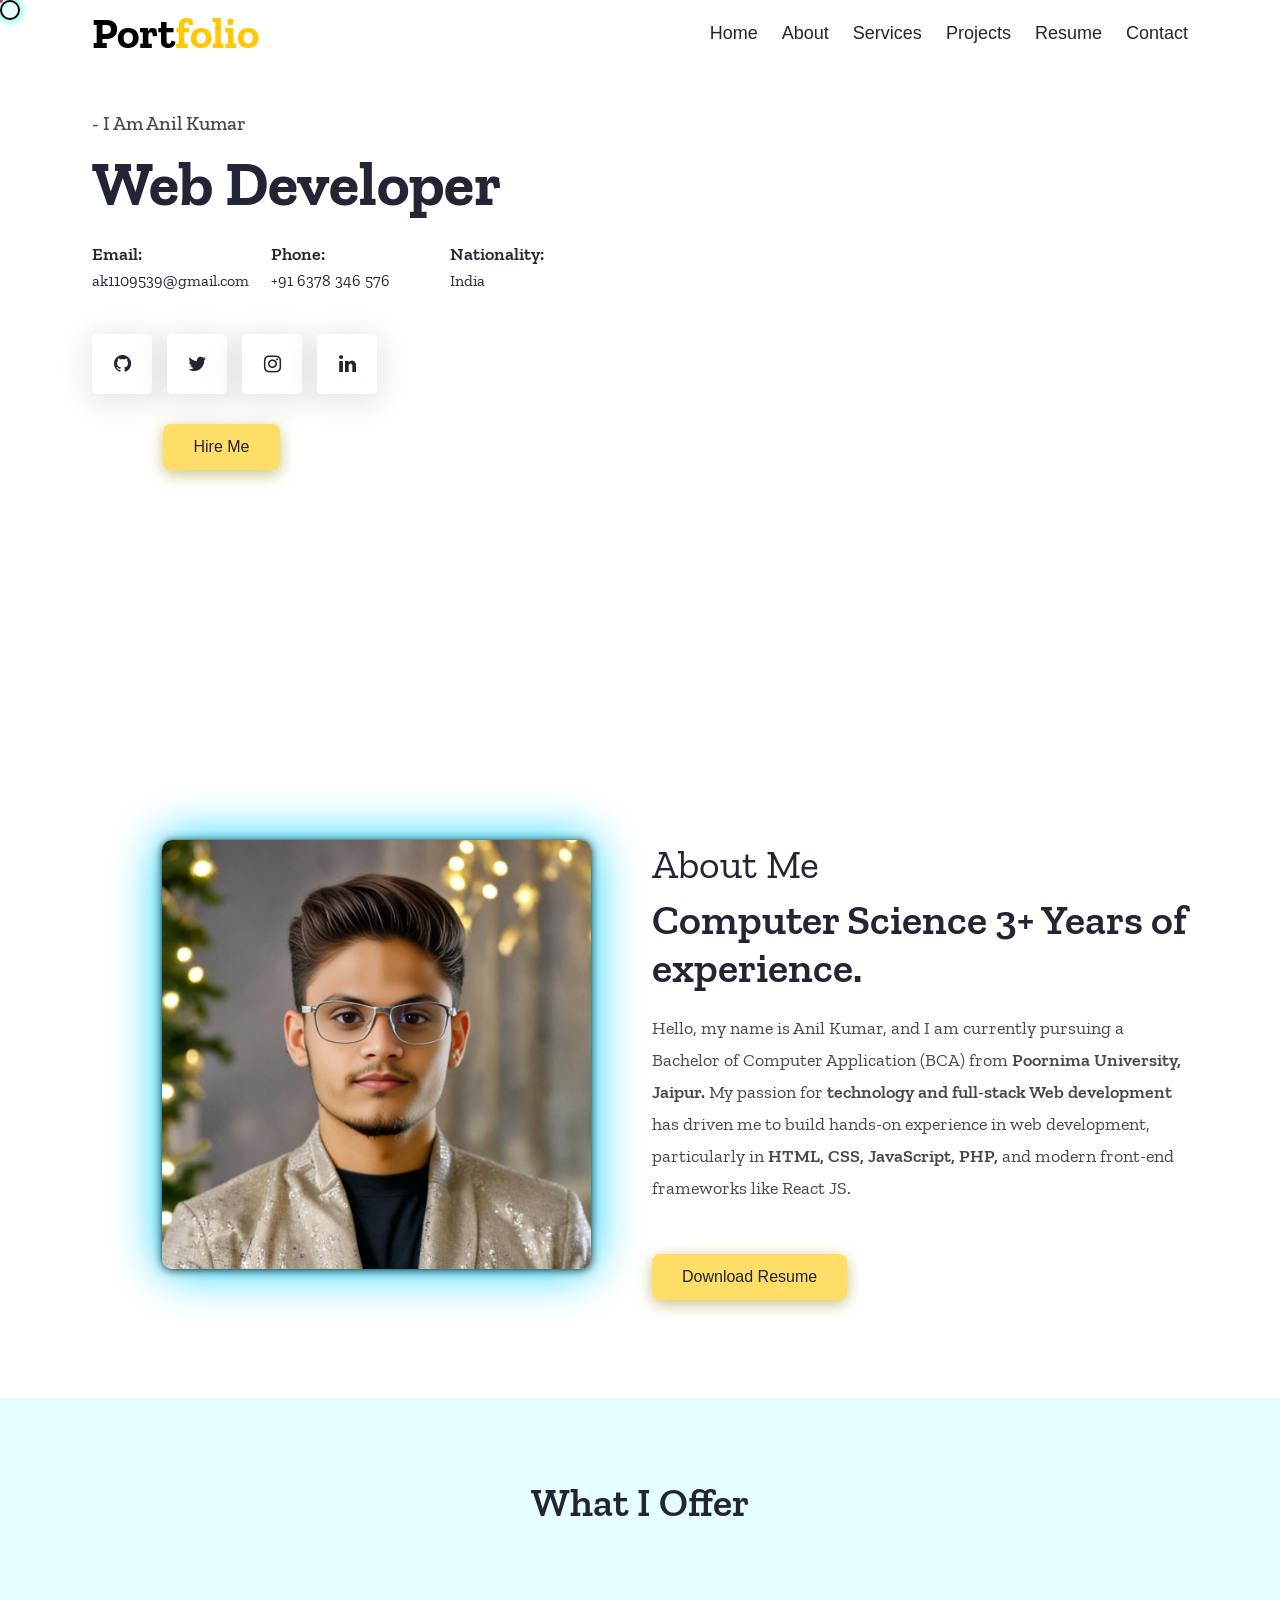
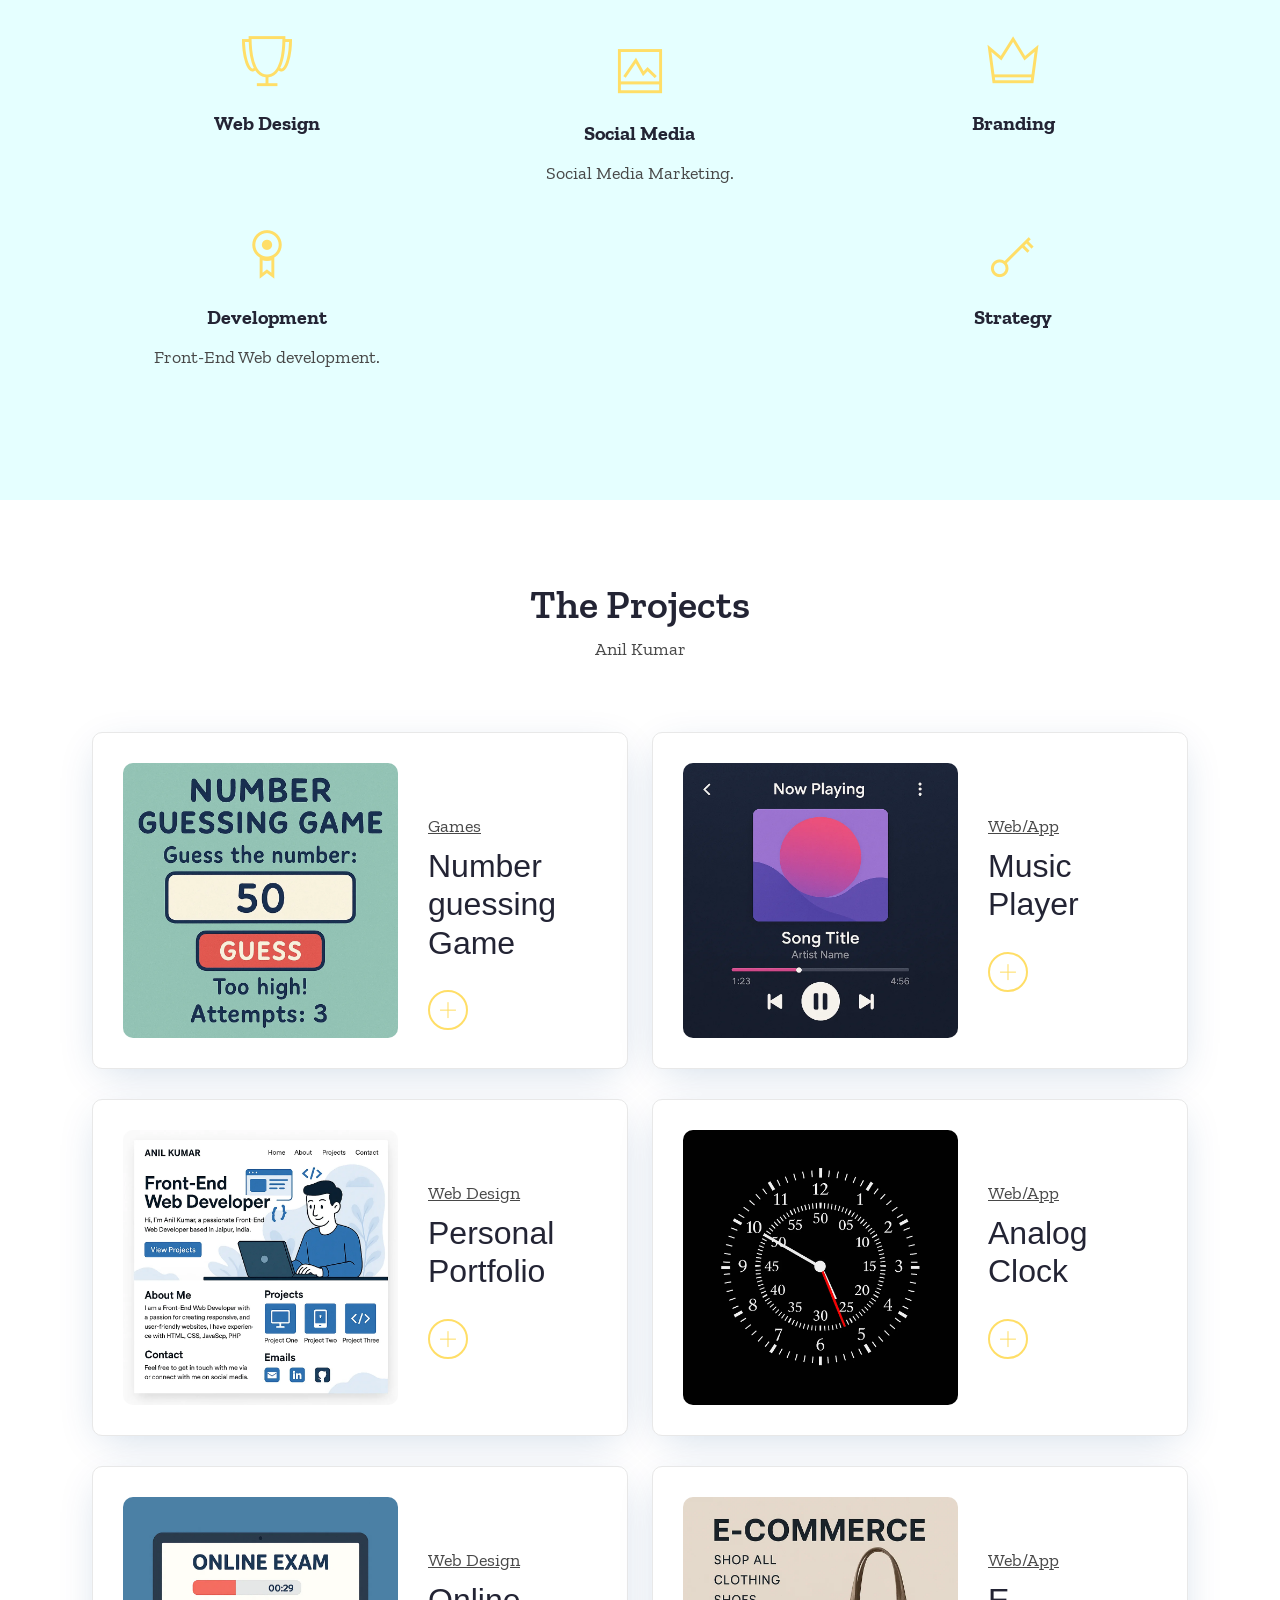
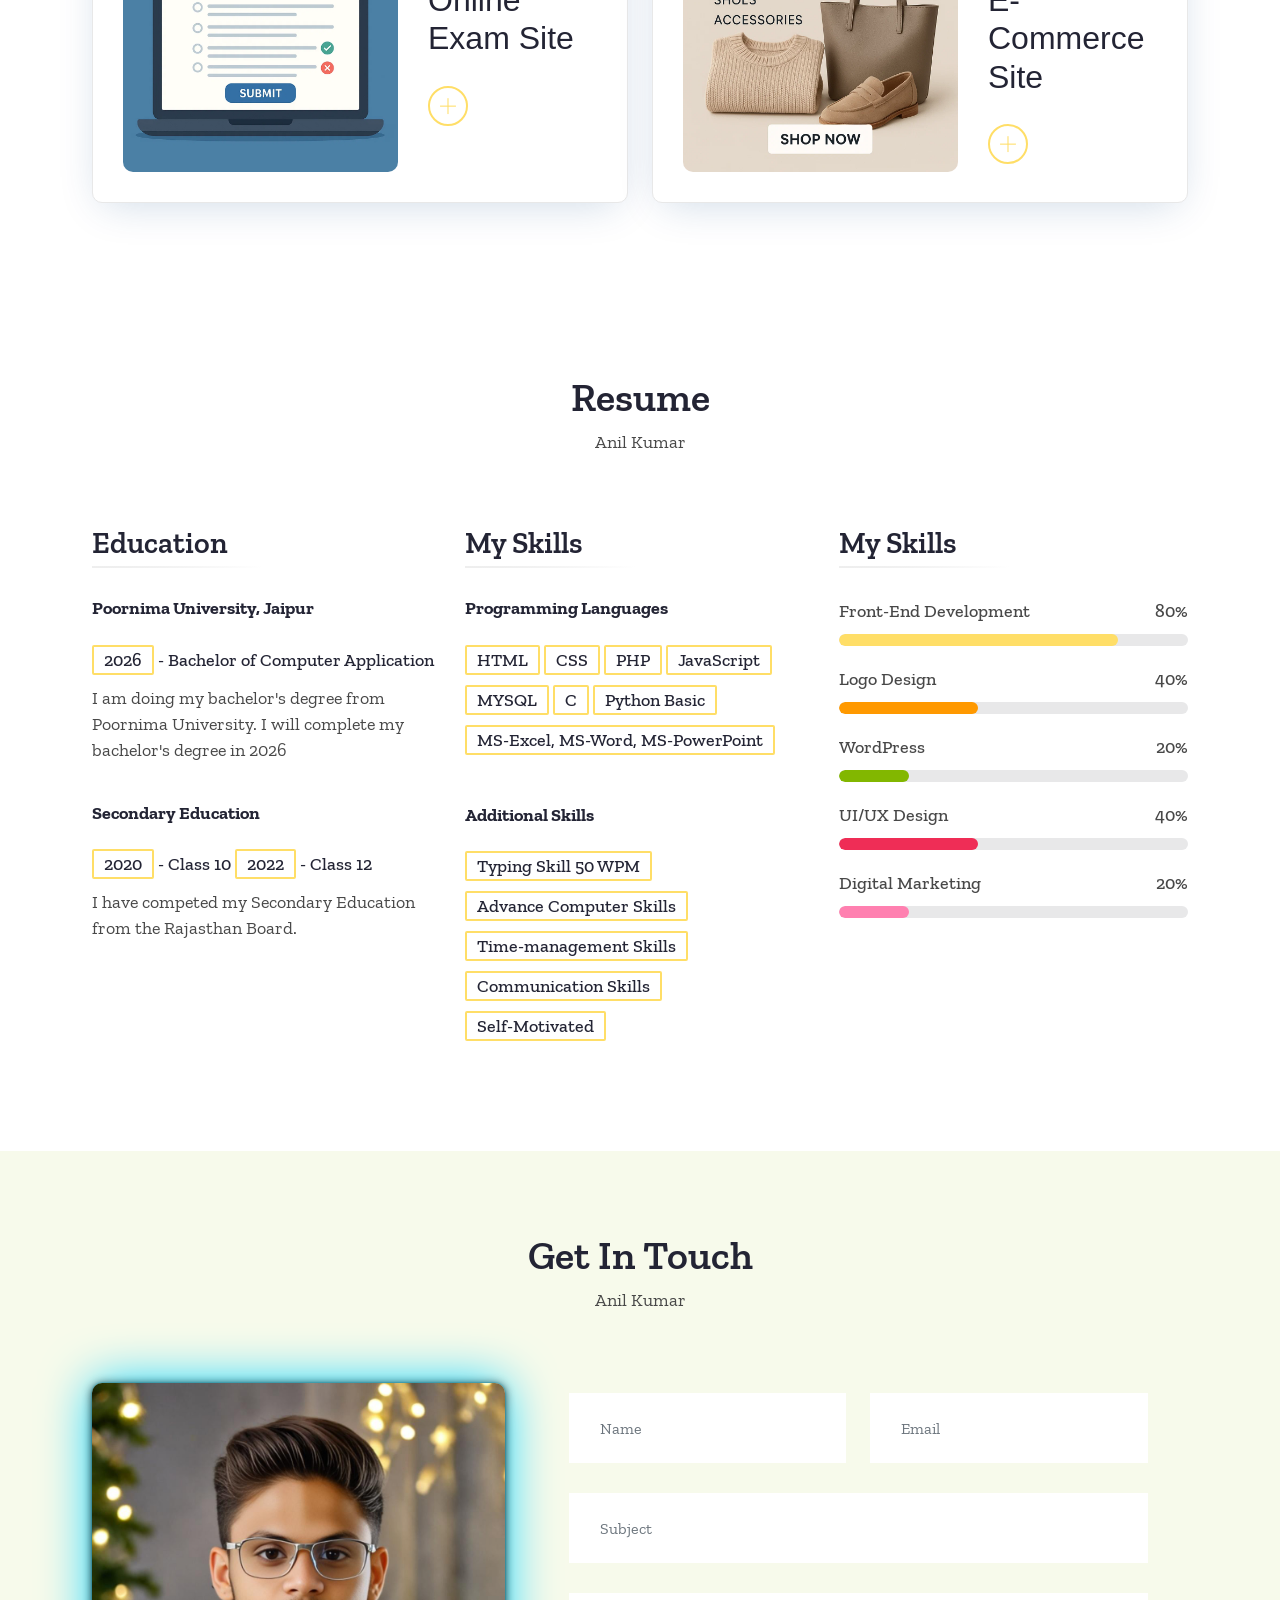
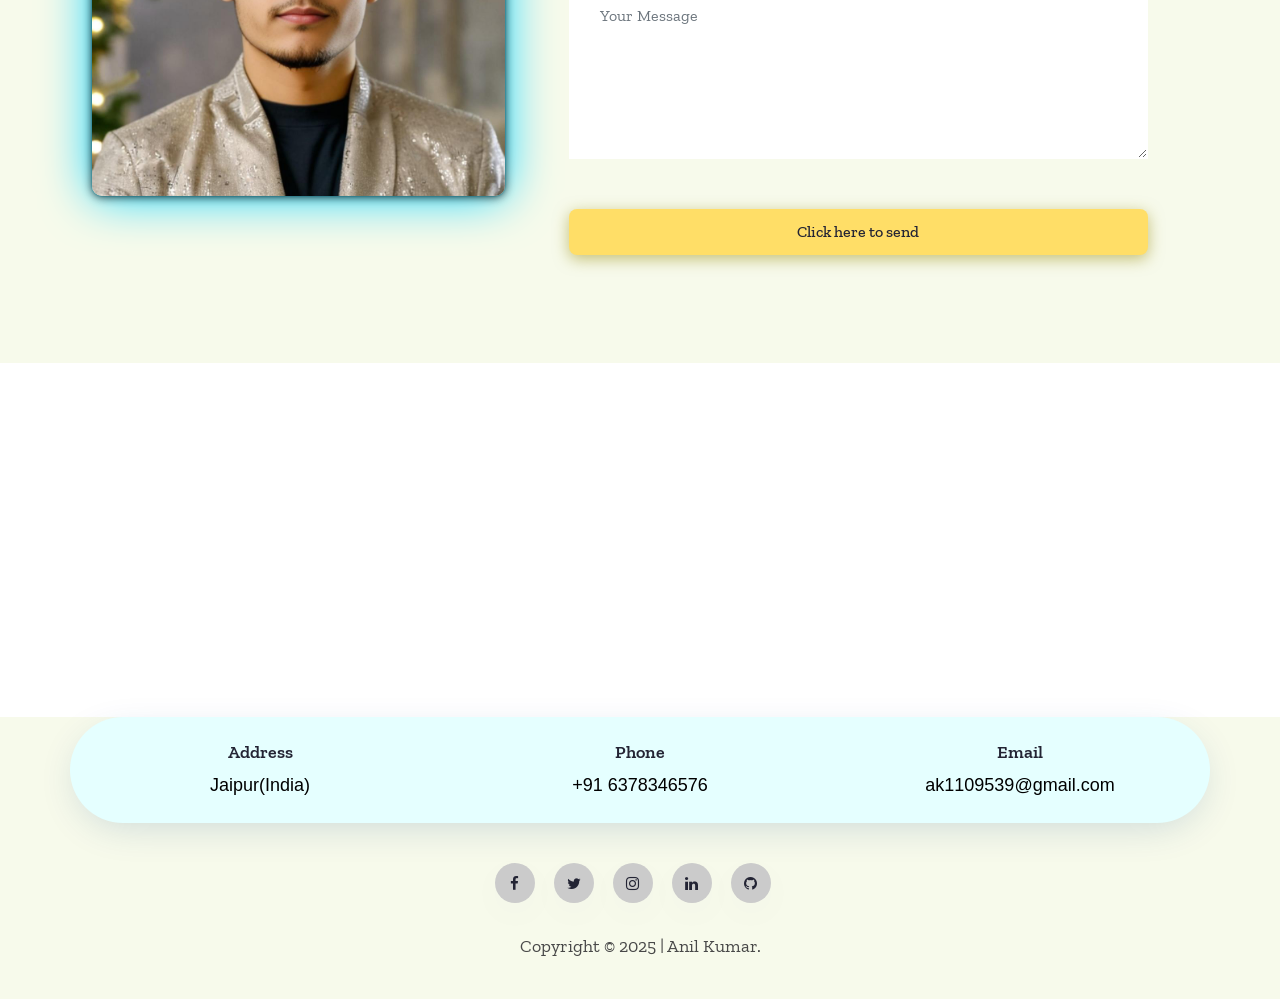
==== commit 98d4dbf9: "Update index.html" ====
--- a/index.html
+++ b/index.html
@@ -10,7 +10,7 @@
 	<meta name="description" content="Anil Kumar - Personal Portfolio">
 	<meta name="keywords" content="themes_mountain,personal, portfolio new, html, one page, bootstrap, new html template, design, creative, onepage, clean, modern">
 	<meta name="author" content="themes_mountain">
-	<link rel="shortcut icon" href="images/pro.png" type="">
+	<link rel="shortcut icon" href="./images/pro.png" type="">
 	<title>Anil Kumar - Personal Portfolio </title>
 	<!-- Latest Bootstrap min CSS -->
 	<link rel="stylesheet" href="css/bootstrap.min.css">
@@ -718,4 +718,4 @@
 	</script>
 </body>
 
-</html>+</html>
--- a/css/style.css
+++ b/css/style.css
@@ -712,7 +712,7 @@
 .home_bg {
 	height: 750px;
 	position: relative;
-	background-image: url("/images/home-bg.png");
+	background-image: url("../images/home-bg.png");
 	background-size: cover;
 }
 
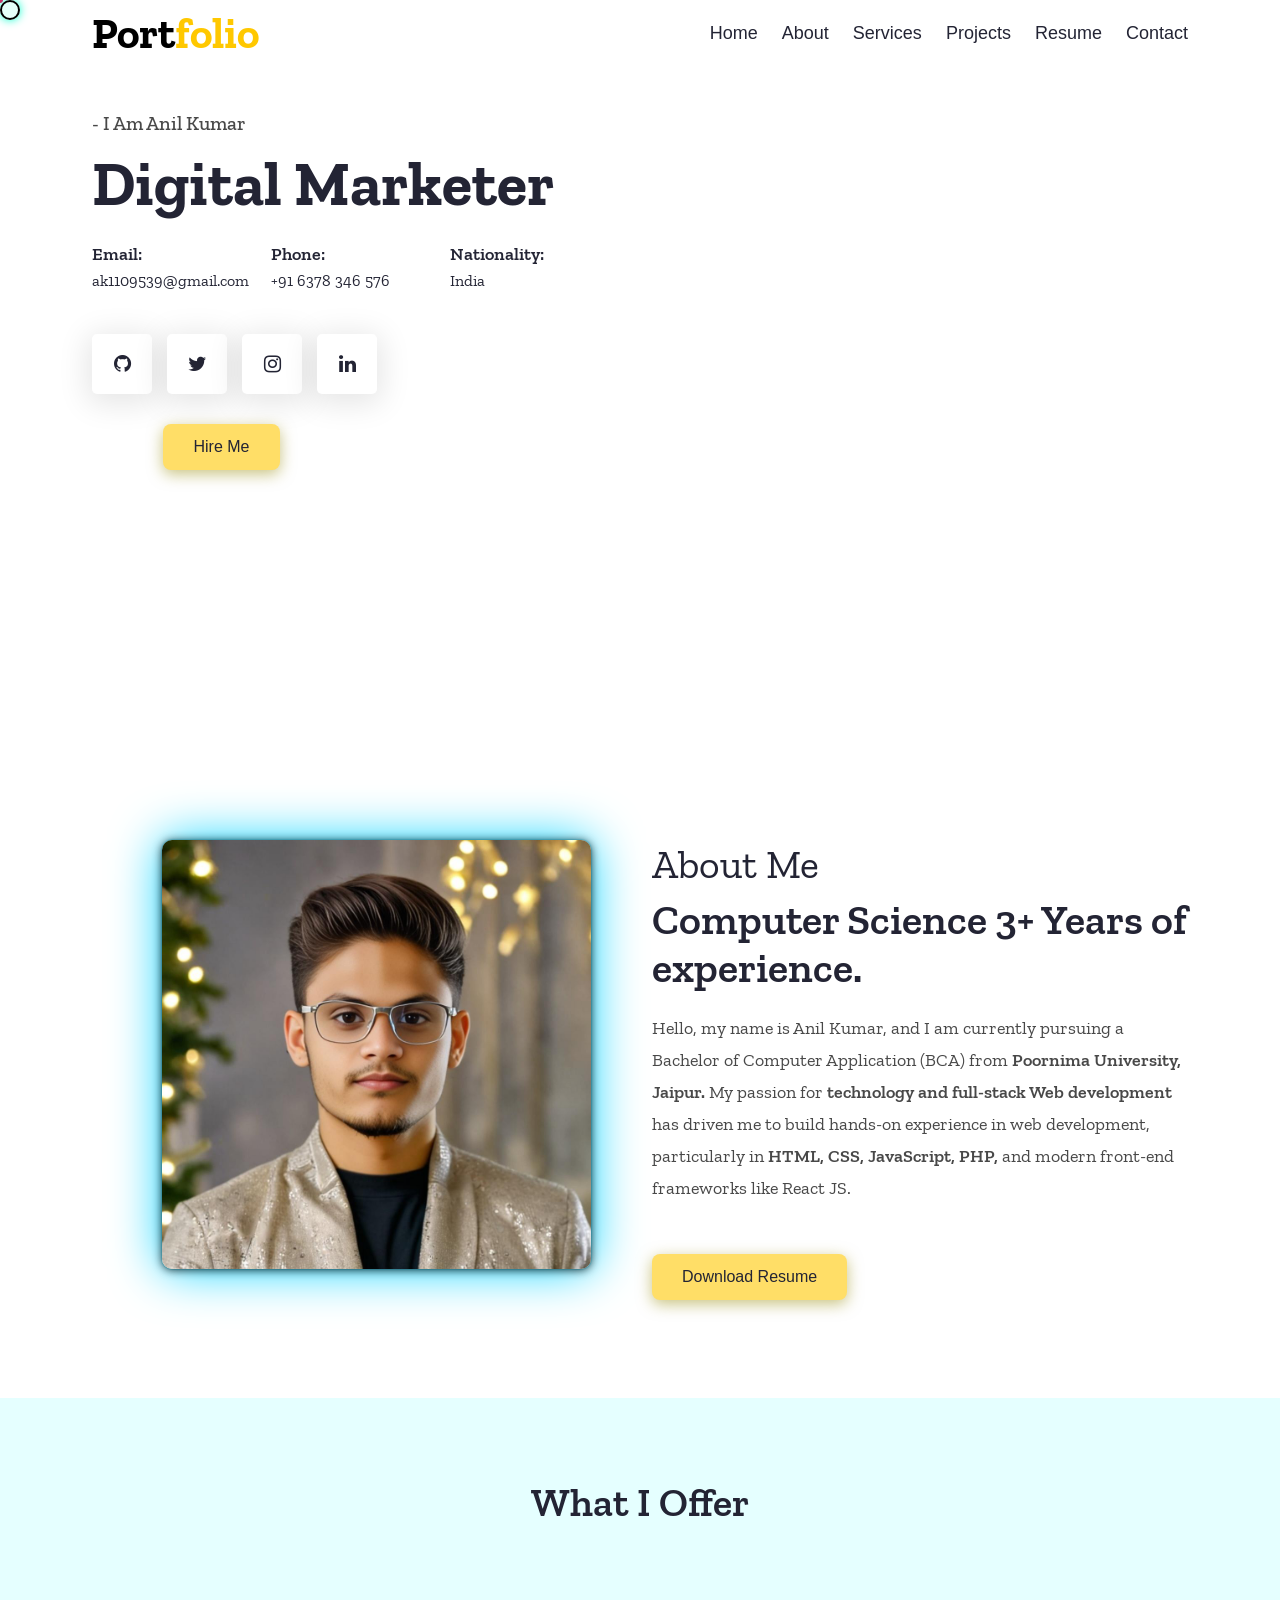
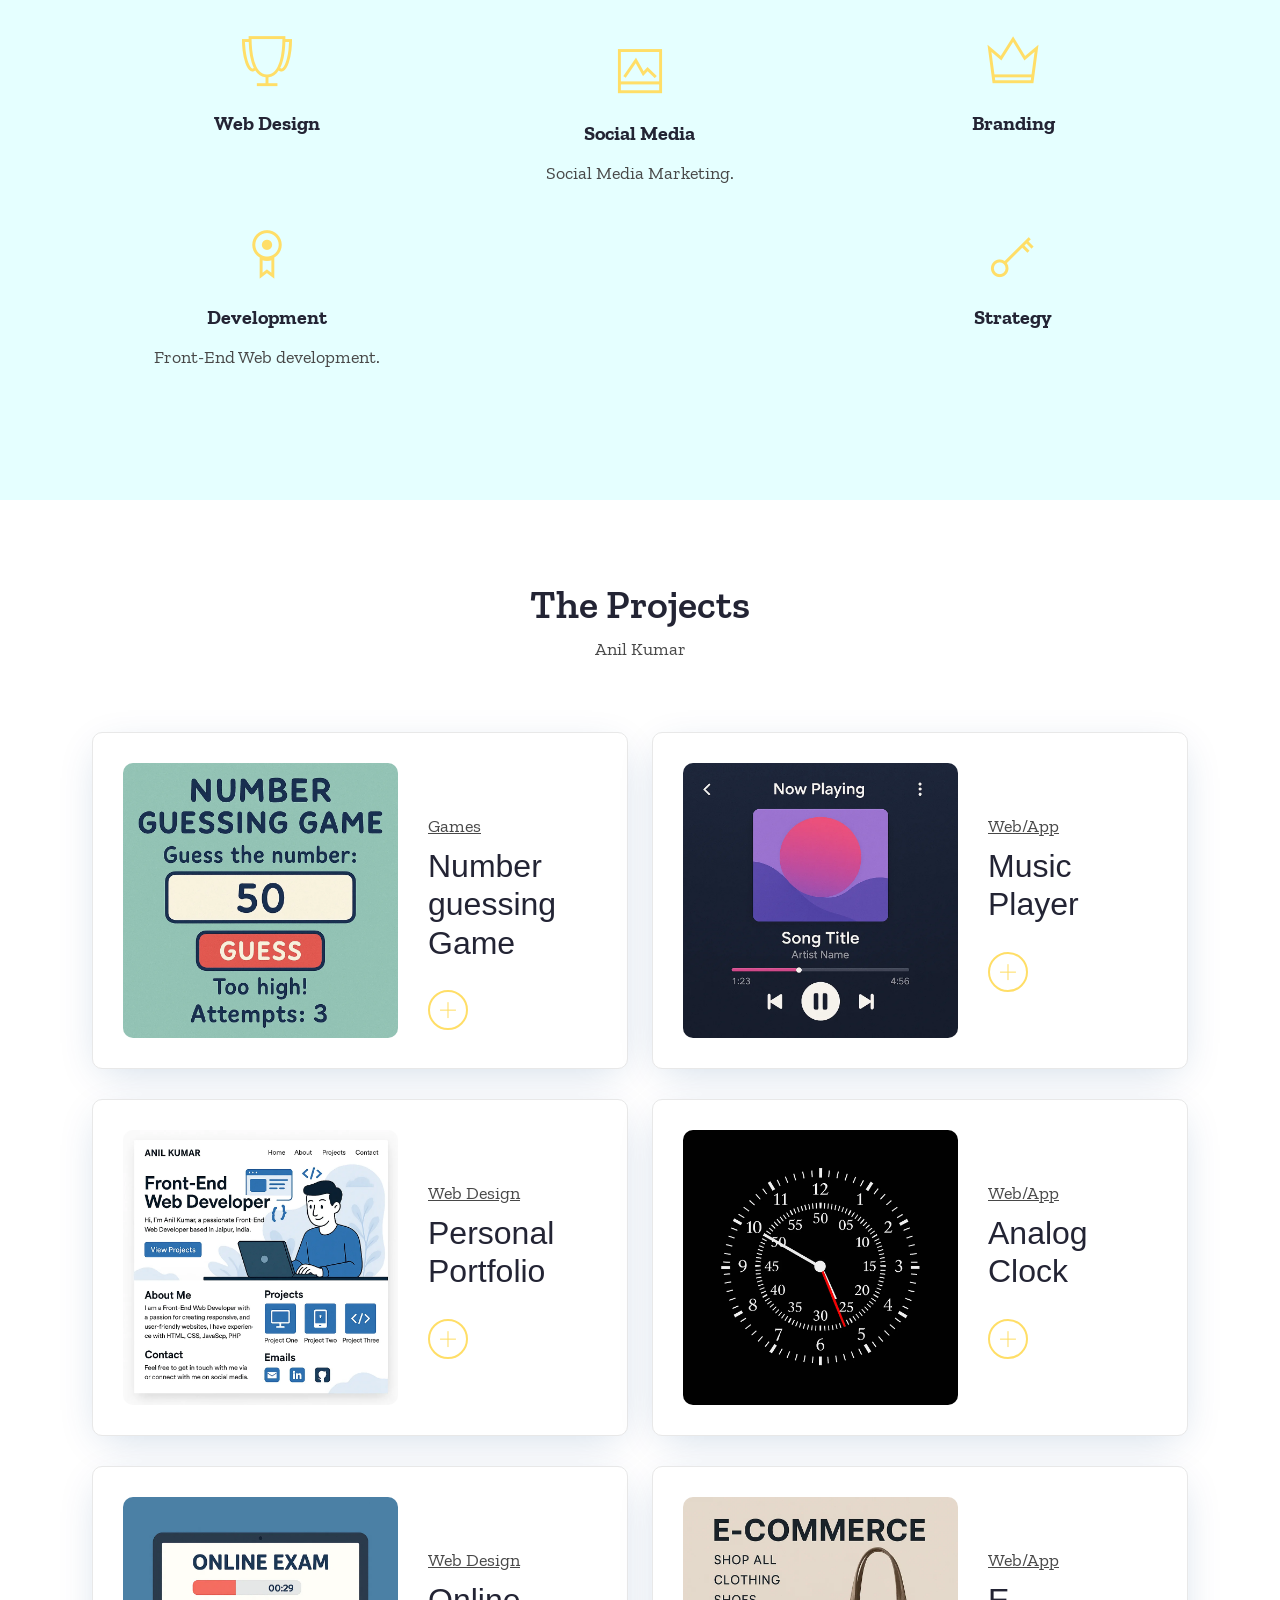
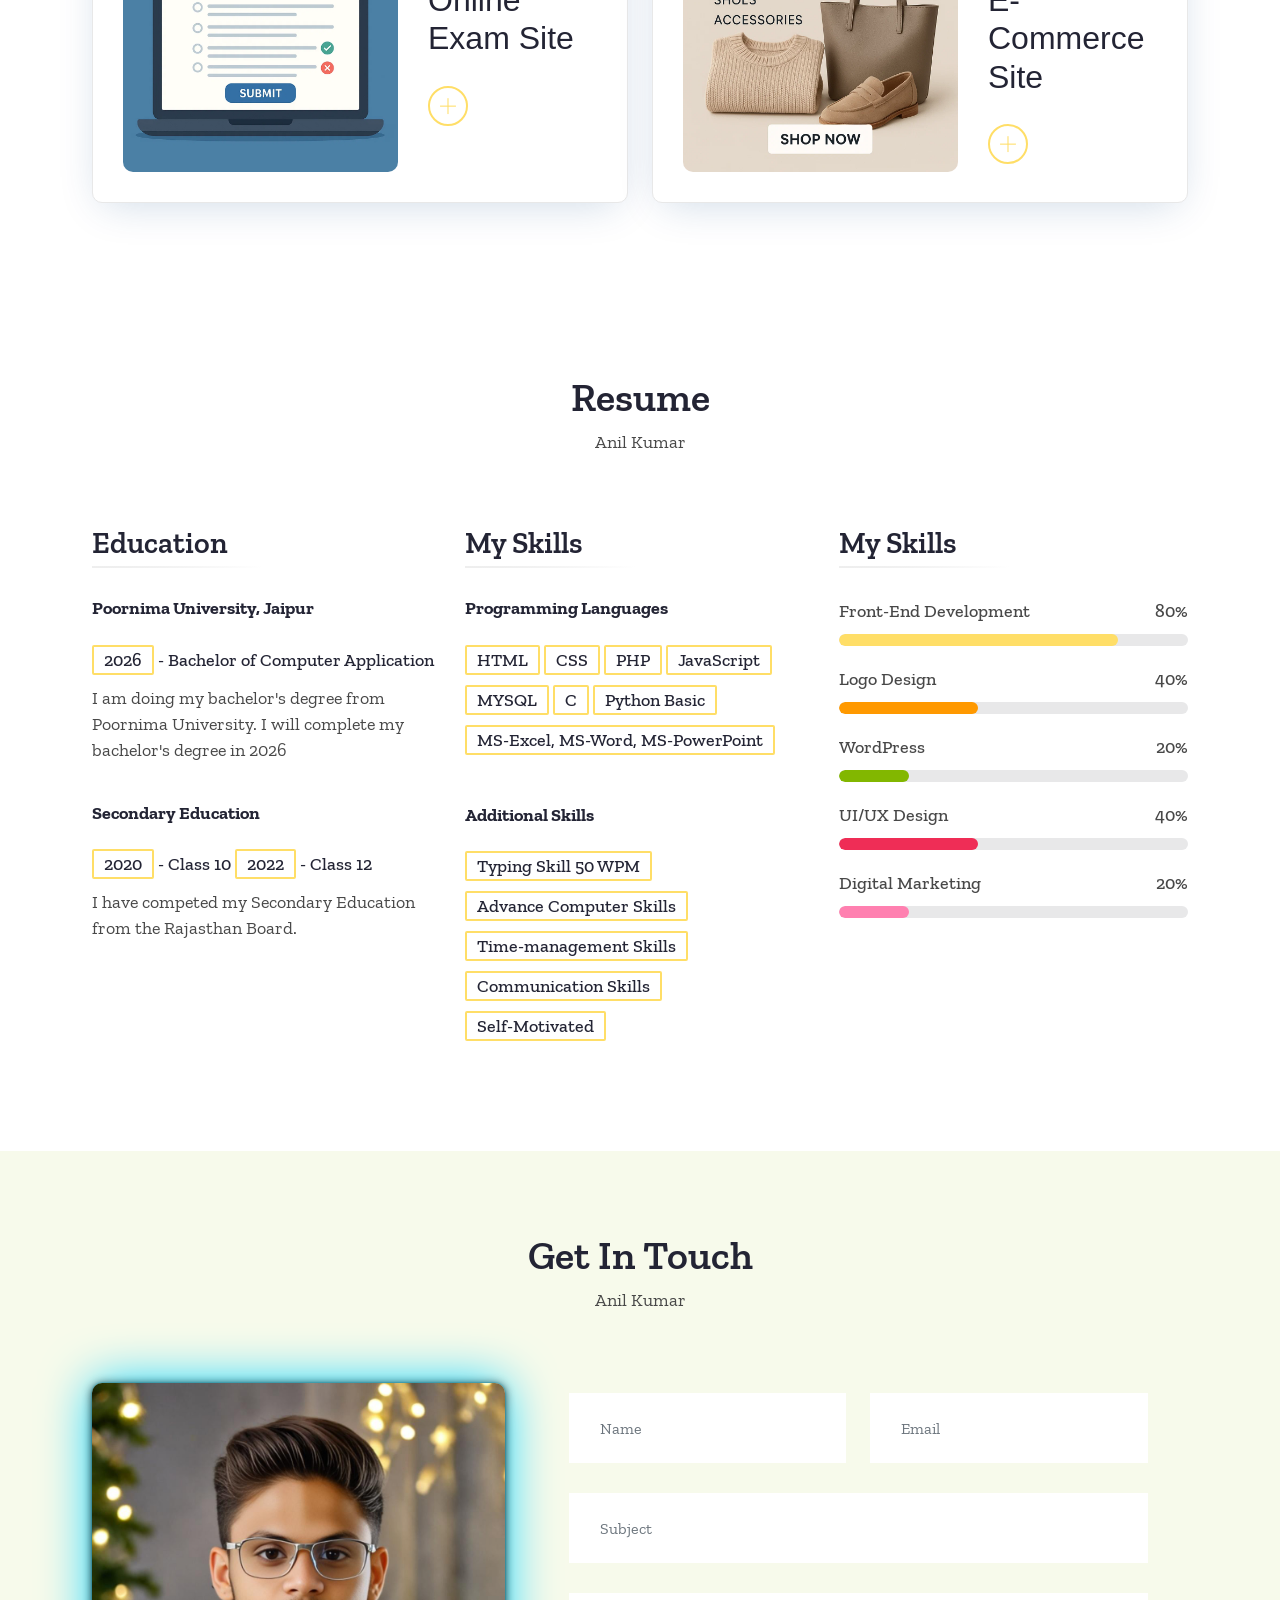
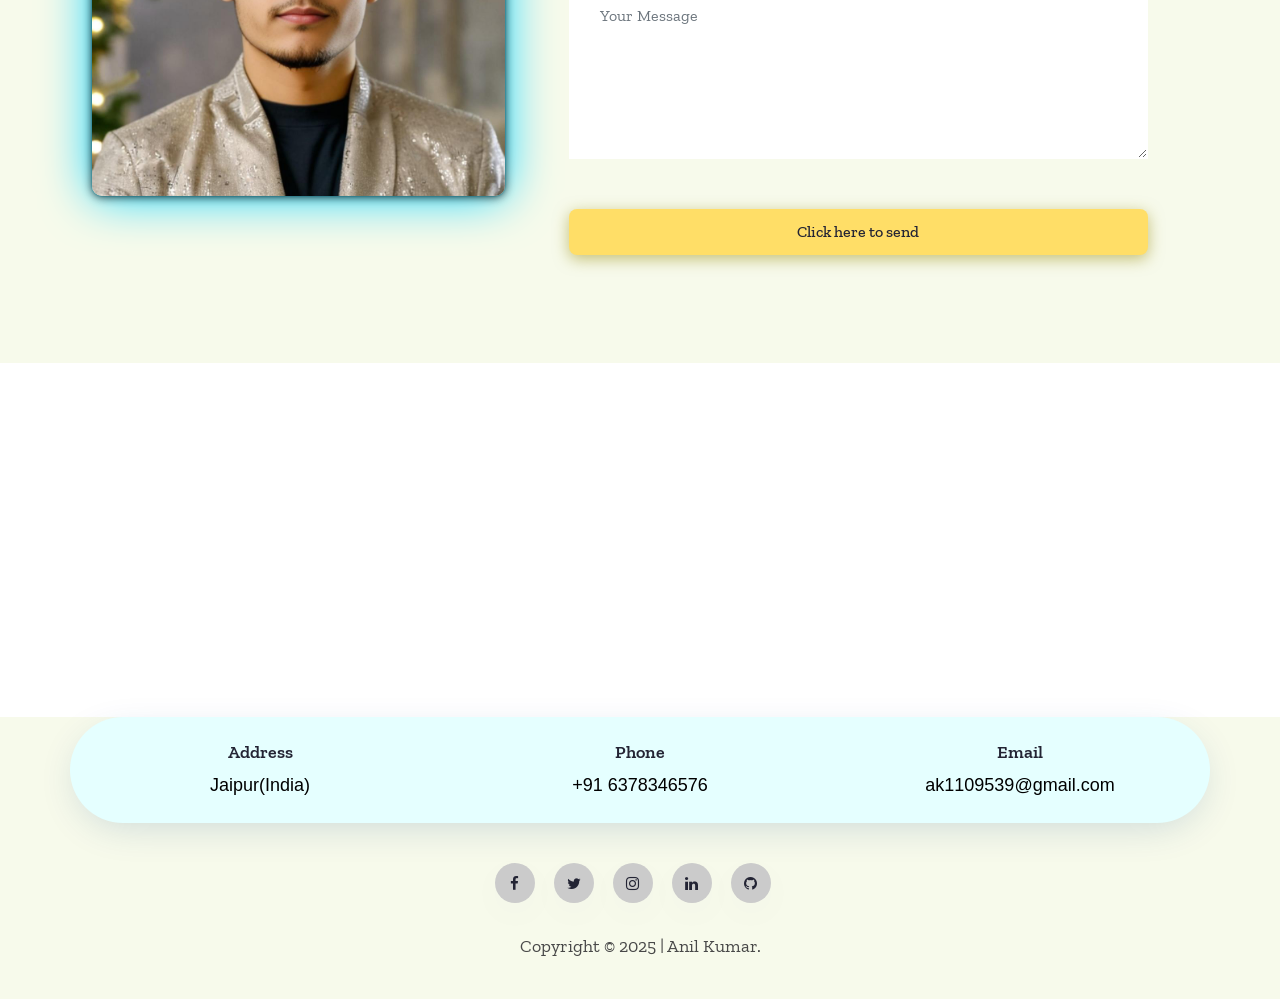
==== commit 87534c5a: "Update index.html" ====
--- a/index.html
+++ b/index.html
@@ -10,7 +10,7 @@
 	<meta name="description" content="Anil Kumar - Personal Portfolio">
 	<meta name="keywords" content="themes_mountain,personal, portfolio new, html, one page, bootstrap, new html template, design, creative, onepage, clean, modern">
 	<meta name="author" content="themes_mountain">
-	<link rel="shortcut icon" href="./images/pro.png" type="">
+	<link rel="shortcut icon" href="images/pro.png" type="image/png">
 	<title>Anil Kumar - Personal Portfolio </title>
 	<!-- Latest Bootstrap min CSS -->
 	<link rel="stylesheet" href="css/bootstrap.min.css">
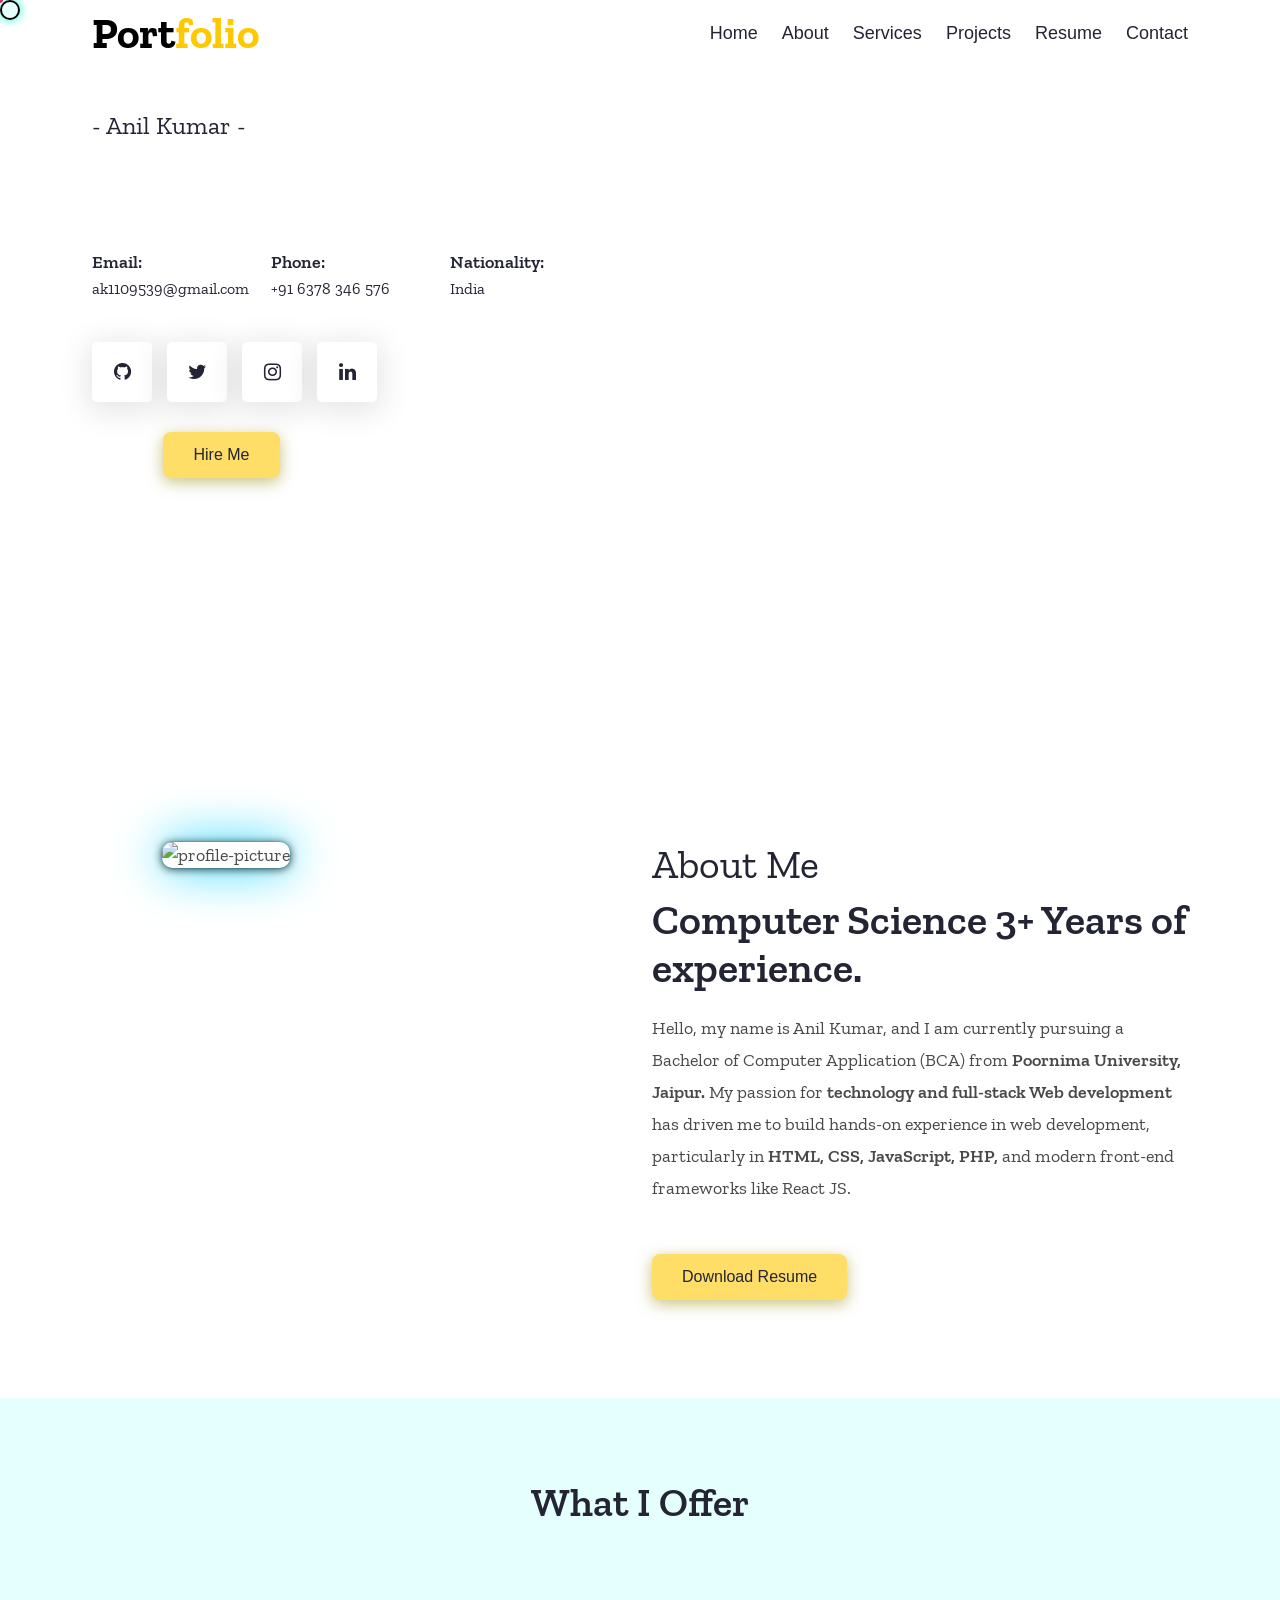
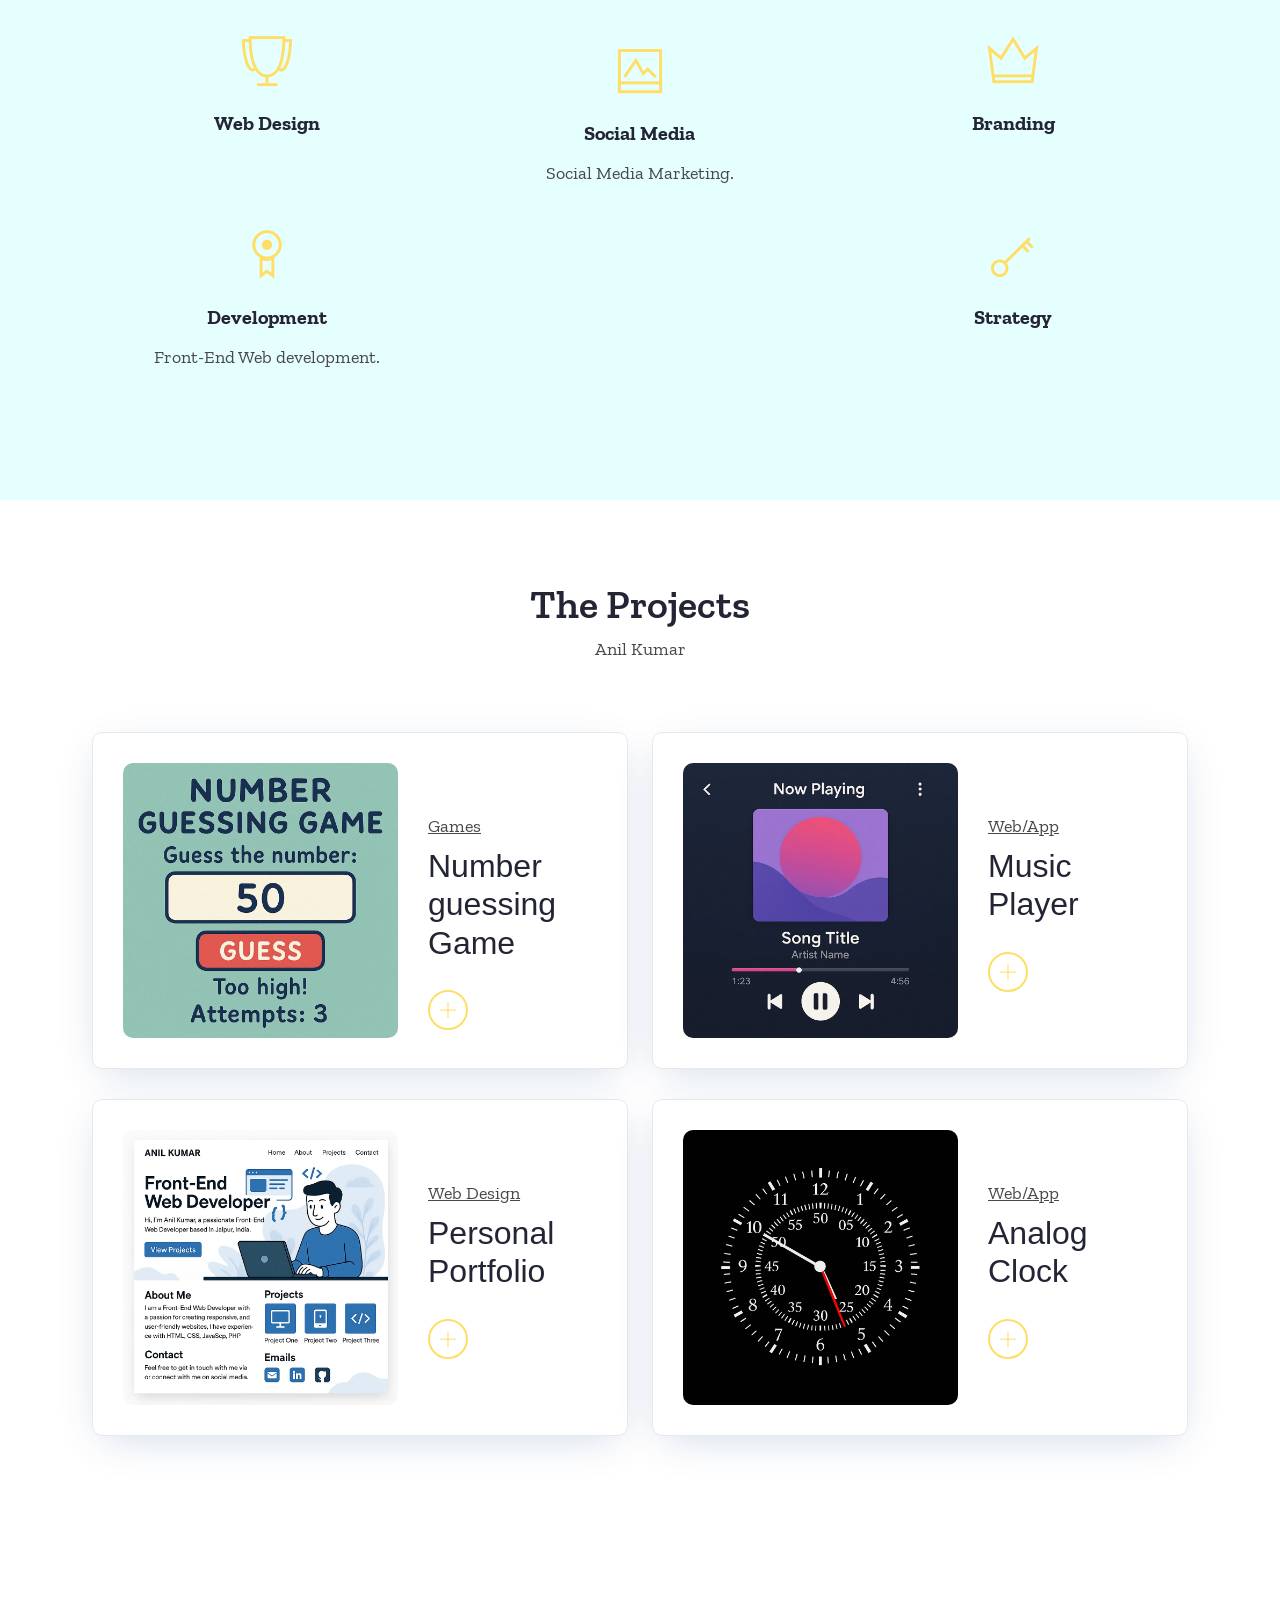
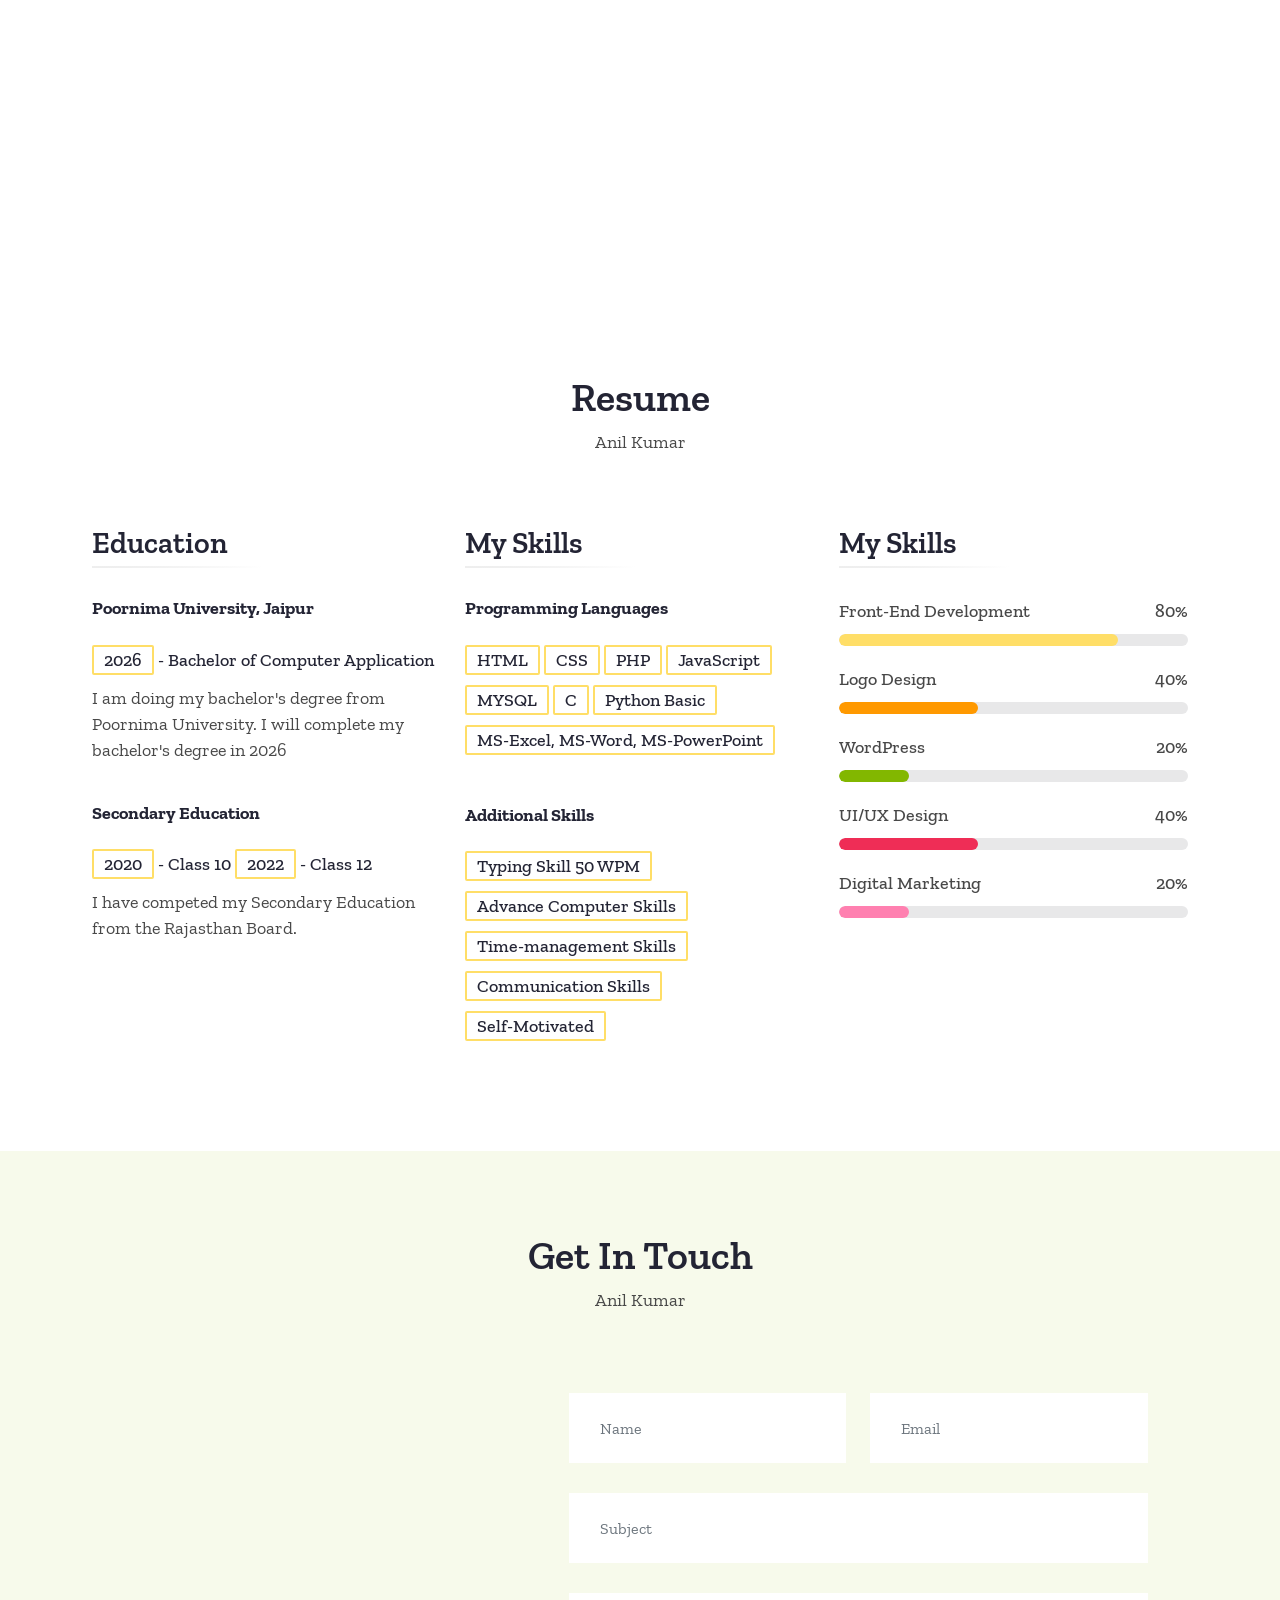
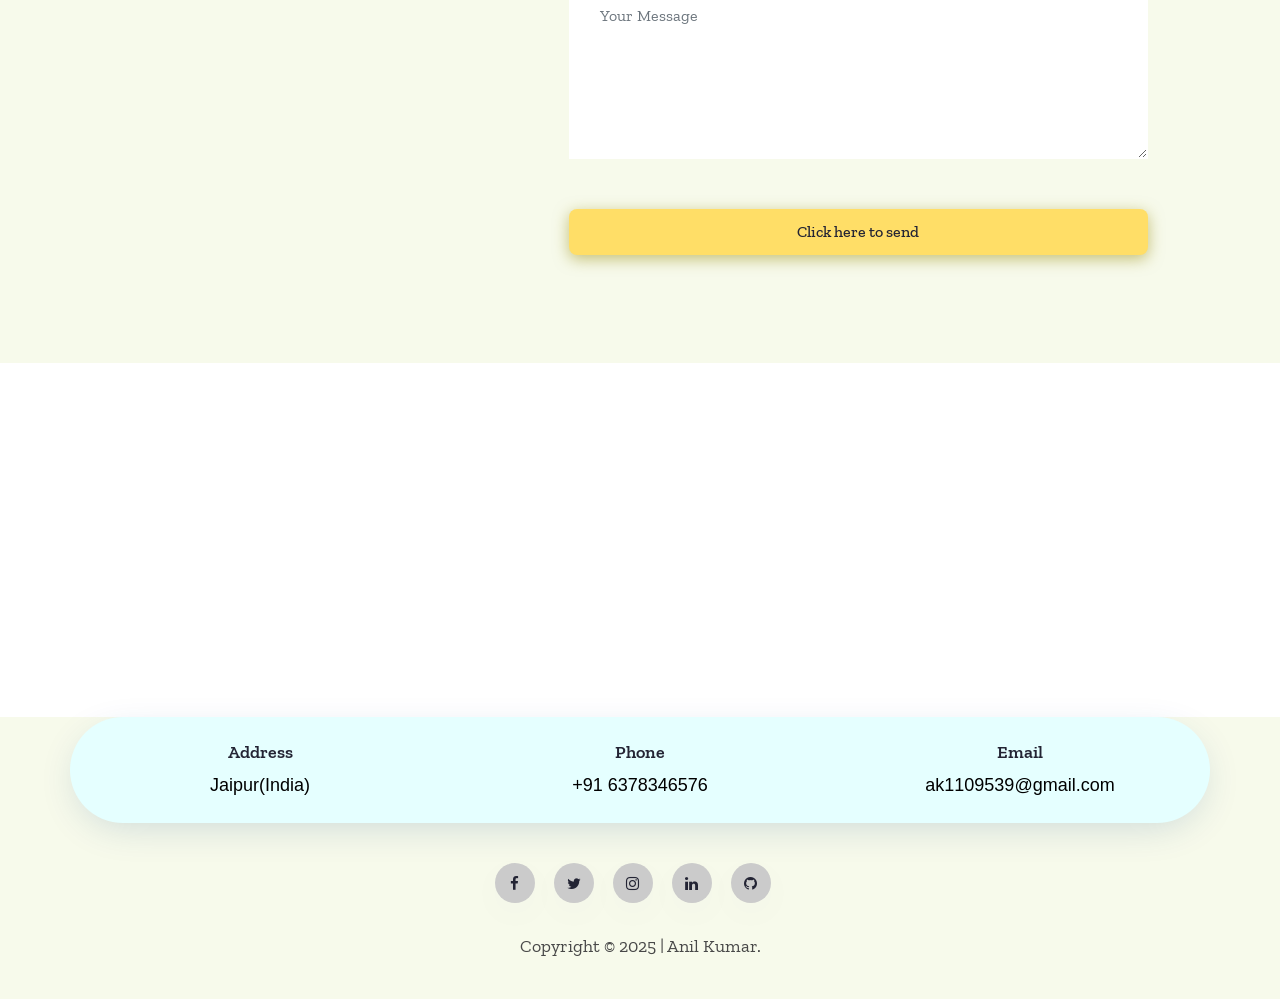
==== commit c1641de3: "Update index.html" ====
--- a/index.html
+++ b/index.html
@@ -8,14 +8,16 @@
 	<meta name="viewport" content="width=device-width, initial-scale=1">
 	<!-- The above 3 meta tags *must* come first in the head; any other head content must come *after* these tags -->
 	<meta name="description" content="Anil Kumar - Personal Portfolio">
-	<meta name="keywords" content="themes_mountain,personal, portfolio new, html, one page, bootstrap, new html template, design, creative, onepage, clean, modern">
+	<meta name="keywords"
+		content="themes_mountain,personal, portfolio new, html, one page, bootstrap, new html template, design, creative, onepage, clean, modern">
 	<meta name="author" content="themes_mountain">
-	<link rel="shortcut icon" href="images/pro.png" type="image/png">
+	<link rel="shortcut icon" href="images/pro.png" type="">
 	<title>Anil Kumar - Personal Portfolio </title>
 	<!-- Latest Bootstrap min CSS -->
 	<link rel="stylesheet" href="css/bootstrap.min.css">
 	<!-- Google Font -->
-	<link href="https://fonts.googleapis.com/css2?family=Zilla+Slab:wght@300;400;500;600;700&display=swap" rel="stylesheet">
+	<link href="https://fonts.googleapis.com/css2?family=Zilla+Slab:wght@300;400;500;600;700&display=swap"
+		rel="stylesheet">
 	<!-- Font Awesome CSS -->
 	<link rel="stylesheet" href="css/font-awesome.min.css">
 	<link rel="stylesheet" href="css/themify-icons.css">
@@ -76,15 +78,15 @@
 		</div><!--- END CONTAINER -->
 	</div>
 	<!-- END NAVBAR -->
-	
+
 	<!-- START HOME -->
 	<section id="home" class="home_bg">
 		<div class="container">
 			<div class="row">
 				<div class="col-lg-6 col-sm-6 col-xs-12">
 					<div class="about_me_content">
-						<span> - I Am Anil Kumar</span>
-						<h1><span class="rotate">Web Developer | Digital Marketer | Photographer</span></h1>
+						<h4>- Anil Kumar -</h4>
+						<h1><span id="rotatingText" class="flip-text">Web Developer</span></h1>
 					</div>
 					<div class="basic-info">
 						<div class="single-basic-info">
@@ -99,10 +101,14 @@
 					</div>
 					<div class="top_social_profile">
 						<ul>
-							<li><a href="https://github.com/aniljasel" 				 class="top_f_github" target="_blank"><i class="fa fa-github" title="Facebook"></i></a></li>
-							<li><a href="https://x.com/theai__in" 					 class="top_f_twitter" target="_blank"><i class="fa fa-twitter" title="Twitter"></i></a></li>
-							<li><a href="https://www.instagram.com/mr._.anil_kumar/" class="top_f_instagram" target="_blank"><i class="fa fa-instagram" title="Instagram"></i></a></li>
-							<li><a href="https://www.linkedin.com/in/mr-anil-kumar/" class="top_f_linkedin" target="_blank"><i class="fa fa-linkedin" title="LinkedIn"></i></a></li>
+							<li><a href="https://github.com/aniljasel" class="top_f_github" target="_blank"><i
+										class="fa fa-github" title="Facebook"></i></a></li>
+							<li><a href="https://x.com/theai__in" class="top_f_twitter" target="_blank"><i
+										class="fa fa-twitter" title="Twitter"></i></a></li>
+							<li><a href="https://www.instagram.com/mr._.anil_kumar/" class="top_f_instagram"
+									target="_blank"><i class="fa fa-instagram" title="Instagram"></i></a></li>
+							<li><a href="https://www.linkedin.com/in/mr-anil-kumar/" class="top_f_linkedin"
+									target="_blank"><i class="fa fa-linkedin" title="LinkedIn"></i></a></li>
 						</ul>
 					</div>
 				</div>
@@ -122,7 +128,7 @@
 				<div class="col-lg-6 col-sm-12 col-xs-12 wow fadeInUp" data-wow-duration="1s" data-wow-delay="0.1s"
 					data-wow-offset="0">
 					<div class="about_img">
-						<img src="images/profile.jpeg" class="img-fluid" alt="profile-picture" ondragstart="return false;">
+						<img src="images/about.jpg" class="img-fluid" alt="profile-picture" ondragstart="return false;">
 					</div>
 				</div><!-- / END COL -->
 				<div class="col-lg-6 col-sm-12 col-xs-12 wow fadeInUp" data-wow-duration="1s" data-wow-delay="0.2s"
@@ -208,7 +214,8 @@
 					data-wow-delay="0.1s" data-wow-offset="0">
 					<div class="single_portfolio_design">
 						<div class="port_img">
-							<img src="images/project1.png" class="img-fluid" alt="Work Image" ondragstart="return false;">
+							<img src="images/project1.png" class="img-fluid" alt="Work Image"
+								ondragstart="return false;">
 						</div>
 						<div class="port_content">
 							<p>Games</p>
@@ -223,7 +230,8 @@
 					data-wow-delay="0.2s" data-wow-offset="0">
 					<div class="single_portfolio_design">
 						<div class="port_img">
-							<img src="images/project2.png" class="img-fluid" alt="Work Image" ondragstart="return false;">
+							<img src="images/project2.png" class="img-fluid" alt="Work Image"
+								ondragstart="return false;">
 						</div>
 						<div class="port_content">
 							<p>Web/App</p>
@@ -237,11 +245,13 @@
 					data-wow-delay="0.3s" data-wow-offset="0">
 					<div class="single_portfolio_design">
 						<div class="port_img">
-							<img src="images/project3.png" class="img-fluid" alt="Work Image" ondragstart="return false;">
+							<img src="images/project3.png" class="img-fluid" alt="Work Image"
+								ondragstart="return false;">
 						</div>
 						<div class="port_content">
 							<p>Web Design</p>
-							<h2><a href="#" data-bs-toggle="modal" data-bs-target="#projectModal3">Personal Portfolio</a></h2>
+							<h2><a href="#" data-bs-toggle="modal" data-bs-target="#projectModal3">Personal
+									Portfolio</a></h2>
 							<a href="#" data-bs-toggle="modal" data-bs-target="#projectModal3" class="plus_btn"><span
 									class="ti-plus"></span></a>
 						</div>
@@ -251,7 +261,8 @@
 					data-wow-delay="0.3s" data-wow-offset="0">
 					<div class="single_portfolio_design">
 						<div class="port_img">
-							<img src="images/project4.png" class="img-fluid" alt="Work Image" ondragstart="return false;">
+							<img src="images/project4.png" class="img-fluid" alt="Work Image"
+								ondragstart="return false;">
 						</div>
 						<div class="port_content">
 							<p>Web/App</p>
@@ -266,7 +277,8 @@
 					data-wow-delay="0.4s" data-wow-offset="0">
 					<div class="single_portfolio_design">
 						<div class="port_img">
-							<img src="images/project5.png" class="img-fluid" alt="Work Image" ondragstart="return false;">
+							<img src="images/project5.png" class="img-fluid" alt="Work Image"
+								ondragstart="return false;">
 						</div>
 						<div class="port_content">
 							<p>Web Design</p>
@@ -281,13 +293,15 @@
 					data-wow-delay="0.5s" data-wow-offset="0">
 					<div class="single_portfolio_design">
 						<div class="port_img">
-							<img src="images/project6.png" class="img-fluid" alt="Work Image" ondragstart="return false;">
+							<img src="images/project6.png" class="img-fluid" alt="Work Image"
+								ondragstart="return false;">
 						</div>
 						<div class="port_content">
 							<p>Web/App</p>
-							<h2><a href="#" data-bs-toggle="modal" data-bs-target="#projectModal6">E-Commerce Site</a></h2>
+							<h2><a href="#" data-bs-toggle="modal" data-bs-target="#projectModal6">E-Commerce Site</a>
+							</h2>
 							<a href="#" data-bs-toggle="modal" data-bs-target="#projectModal6" class="plus_btn"><span
-							class="ti-plus"></span></a>
+									class="ti-plus"></span></a>
 						</div>
 					</div>
 				</div><!--- END COL -->
@@ -301,7 +315,7 @@
 									aria-label="Close"></button>
 							</div>
 							<div class="modal-body">
-								<img src="images/project1.png" class="img-fluid" alt="" ondragstart="return false;" >
+								<img src="images/project1.png" class="img-fluid" alt="" ondragstart="return false;">
 								<p>Enter any number from 1 to 100. Every time a new number comes in it.
 									Which you have to find. And count your attempts. It also indicates to,
 									you whether you have to enter a number above or below the number you
@@ -310,7 +324,8 @@
 									<li><label>Category :</label>Games</li>
 									<li><label>Date : </label> 31 March 2025</li>
 									<li><label>Languages : </label> HTML, CSS, JavaScript</li>
-									<li><label>Project Url : </label><a href="https://aniljasel.github.io/Game1/" target="_blank">www.anilkumar.com</a></li>
+									<li><label>Project Url : </label><a href="https://aniljasel.github.io/Game1/"
+											target="_blank">www.anilkumar.com</a></li>
 								</ul>
 							</div>
 						</div><!-- /.modal-content -->
@@ -388,7 +403,9 @@
 									<li><label>Project : </label>Analog Clock</li>
 									<li><label>Category :</label>Clock</li>
 									<li><label>Date : </label>1 Fabruary 2023</li>
-									<li><label>Project Url : </label> <a href="https://aniljasel.github.io/Analog_Clock/" target="_blank">www.anilkumar.com</a></li>
+									<li><label>Project Url : </label> <a
+											href="https://aniljasel.github.io/Analog_Clock/"
+											target="_blank">www.anilkumar.com</a></li>
 								</ul>
 							</div>
 						</div><!-- /.modal-content -->
@@ -405,9 +422,9 @@
 							<div class="modal-body">
 								<img src="images/project5.png" class="img-fluid" alt="" ondragstart="return false;">
 								<p>This project is an <b> Onlie Examination System</b> developed using PHP and MySQL.
-									It provides a secure, efficient, and user-friendly platform for conducting 
-									tests and assessments over the internet. Designed for educational institutions, 
-									coaching centers, and corporate training, this system aims to simplify the 
+									It provides a secure, efficient, and user-friendly platform for conducting
+									tests and assessments over the internet. Designed for educational institutions,
+									coaching centers, and corporate training, this system aims to simplify the
 									examination process and eliminate the need for physical paperwork.</p>
 								<ul class="list-unstyled project-list">
 									<li><label>Project : </label>Online Exam Site</li>
@@ -430,10 +447,13 @@
 							</div>
 							<div class="modal-body">
 								<img src="images/project6.png" class="img-fluid" alt="" ondragstart="return false;">
-								<p>This project is a UI/UX design prototype for an E-Commerce website, crafted to deliver a seamless, 
-									intuitive, and engaging shopping experience for users. The goal is to enhance user satisfaction 
-									through thoughtful layout, visually appealing interfaces, and streamlined navigation.
-									The design emphasizes usability, accessibility, and conversion-focused interactions, 
+								<p>This project is a UI/UX design prototype for an E-Commerce website, crafted to
+									deliver a seamless,
+									intuitive, and engaging shopping experience for users. The goal is to enhance user
+									satisfaction
+									through thoughtful layout, visually appealing interfaces, and streamlined
+									navigation.
+									The design emphasizes usability, accessibility, and conversion-focused interactions,
 									ensuring users can browse, search, and purchase products with minimal friction.</p>
 								<ul class="list-unstyled project-list">
 									<li><label>Project : </label>E-Commerce Site</li>
@@ -562,7 +582,7 @@
 				<div class="col-lg-5 col-sm-12 col-xs-12 wow fadeInUp" data-wow-duration="1s" data-wow-delay="0.3s"
 					data-wow-offset="0">
 					<div class="contact_img">
-						<img src="images/profile.jpeg" class="img-fluid" alt="" ondragstart="return false;">
+						<img src="images/get-in-touch.jpg" class="img-fluid" alt="" ondragstart="return false;">
 					</div>
 				</div><!-- END COL  -->
 				<div class="col-lg-7 col-sm-12 col-xs-12 wow fadeInUp" data-wow-duration="1s" data-wow-delay="0.2s"
@@ -639,11 +659,16 @@
 					<div class="single_footer">
 						<div class="footer_social_profile">
 							<ul>
-								<li><a href="https://www.facebook.com/anilkumar.jasel/"  class="footer_f_facebook" target="_blank">  <i class="fa fa-facebook" title="Facebook"></i></a></li>
-								<li><a href="https://x.com/theai__in" 					 class="footer_f_twitter" target="_blank">   <i class="fa fa-twitter" title="Twitter"></i></a></li>
-								<li><a href="https://www.instagram.com/mr._.anil_kumar/" class="footer_f_instagram" target="_blank"> <i class="fa fa-instagram" title="Instagram"></i></a></li>
-								<li><a href="https://www.linkedin.com/in/mr-anil-kumar/" class="footer_f_linkedin" target="_blank">  <i class="fa fa-linkedin" title="LinkedIn"></i></a></li>
-								<li><a href="https://github.com/aniljasel" 				 class="footer_f_github" target="_blank">    <i class="fa fa-github" title="Github"></i></a>
+								<li><a href="https://www.facebook.com/anilkumar.jasel/" class="footer_f_facebook"
+										target="_blank"> <i class="fa fa-facebook" title="Facebook"></i></a></li>
+								<li><a href="https://x.com/theai__in" class="footer_f_twitter" target="_blank"> <i
+											class="fa fa-twitter" title="Twitter"></i></a></li>
+								<li><a href="https://www.instagram.com/mr._.anil_kumar/" class="footer_f_instagram"
+										target="_blank"> <i class="fa fa-instagram" title="Instagram"></i></a></li>
+								<li><a href="https://www.linkedin.com/in/mr-anil-kumar/" class="footer_f_linkedin"
+										target="_blank"> <i class="fa fa-linkedin" title="LinkedIn"></i></a></li>
+								<li><a href="https://github.com/aniljasel" class="footer_f_github" target="_blank"> <i
+											class="fa fa-github" title="Github"></i></a>
 								</li>
 							</ul>
 						</div><!--- END SOCIAL PROFILE -->
@@ -693,29 +718,53 @@
 	<script src="js/scripts.js"></script>
 	<!-- magic mouse js -->
 	<script type="text/javascript">
-    options = {
-      "cursorOuter": "circle-basic",
-      "hoverEffect": "circle-move",
-      "hoverItemMove": false,
-      "defaultCursor": false,
-      "outerWidth": 20,
-      "outerHeight": 20
-    }
-    magicMouse(options);
-    
-</script>
-
-	<script type="text/javascript">
-		/*  Textrotator */
-		if ($('.rotate').length > 0) {
-			$(".rotate").textrotator({
-				animation: "flipUp", // You can pick the way it animates when rotating through words. Options are dissolve (default), fade, flip, flipUp, flipCube, flipCubeUp and spin.
-				separator: "|", //  You can define a new separator (|, &, * etc.) by yourself using this field.
-				speed: 3000 // How many milliseconds until the next word show.
-			});
+		options = {
+			"cursorOuter": "circle-basic",
+			"hoverEffect": "circle-move",
+			"hoverItemMove": false,
+			"defaultCursor": false,
+			"outerWidth": 20,
+			"outerHeight": 20
 		}
-		/* End Textrotator */
+		magicMouse(options);
 	</script>
+	<script>document.addEventListener('contextmenu',function(e){
+		e.preventDefault();
+		});
+	</script>
+	<script>
+		$(document).ready(function () {
+			const words = [
+				{ text: "Web Developer", color: "black" },
+				{ text: "Digital Marketer", color: "gold" },
+				{ text: "UI/UX Designer", color: "black" }
+			];
+
+			let index = 0;
+			const $rotatingText = $("#rotatingText");
+
+			function rotateText() {
+				$rotatingText.addClass("flip-out");
+
+				setTimeout(() => {
+					index = (index + 1) % words.length;
+					$rotatingText.text(words[index].text);
+					$rotatingText.css("color", words[index].color);
+					$rotatingText.removeClass("flip-out").addClass("flip-in");
+				}, 300); // Time for flip-out
+
+				setTimeout(() => {
+					$rotatingText.removeClass("flip-in");
+				}, 600); // Reset for next rotation
+			}
+
+			// Initial color
+			$rotatingText.css("color", words[0].color);
+			setInterval(rotateText, 3000);
+		});
+	</script>
+
+
 </body>
 
 </html>
--- a/css/style.css
+++ b/css/style.css
@@ -712,8 +712,17 @@
 .home_bg {
 	height: 750px;
 	position: relative;
-	background-image: url("../images/home-bg.png");
+	background-image: url("/images/home-bg.png");
 	background-size: cover;
+}
+
+@media only screen and (max-width:768px) {
+	.home_bg {
+		background: #FFFAEE;
+	}
+	.about_me_content {
+		padding-top: 120px;
+	}
 }
 
 .about_me_content {
@@ -721,21 +730,16 @@
 	position: relative;
 }
 
-@media only screen and (max-width:768px) {
-	.home_bg {
-		background: #FFFAEE;
-	}
-	.about_me_content {
-		padding-top: 120px;
-	}
-}
-
 .about_me_content h1 {
 	font-size: 62px;
-	margin-top: 10px;
+	margin-top: 15px;
 	font-weight: 700;
-	color: #232434;
 	font-family: 'Poppins', sans-serif;
+}
+
+.about_me_content h4 {
+	font-size: 25px;
+	font-weight: 400;
 }
 
 @media only screen and (max-width:480px) {
@@ -744,11 +748,28 @@
 	}
 }
 
-.about_me_content>span {
-	text-transform: capitalize;
-	font-weight: 500;
-	color: #484848;
-	font-size: 20px;
+.flip-text {
+	display: inline-block;
+	font-size: 62px;
+	font-weight: 700;
+	font-family: 'Poppins', sans-serif;
+	transition: transform 0.6s ease, color 0.3s ease;
+  }
+  
+.flip-out {
+	transform: rotateX(90deg);
+	opacity: 0;
+}
+  
+.flip-in {
+	transform: rotateX(0deg);
+	opacity: 1;
+}
+  
+@media only screen and (max-width:480px) {
+	.flip-text {
+	  font-size: 40px;
+	}
 }
 
 .basic-info {
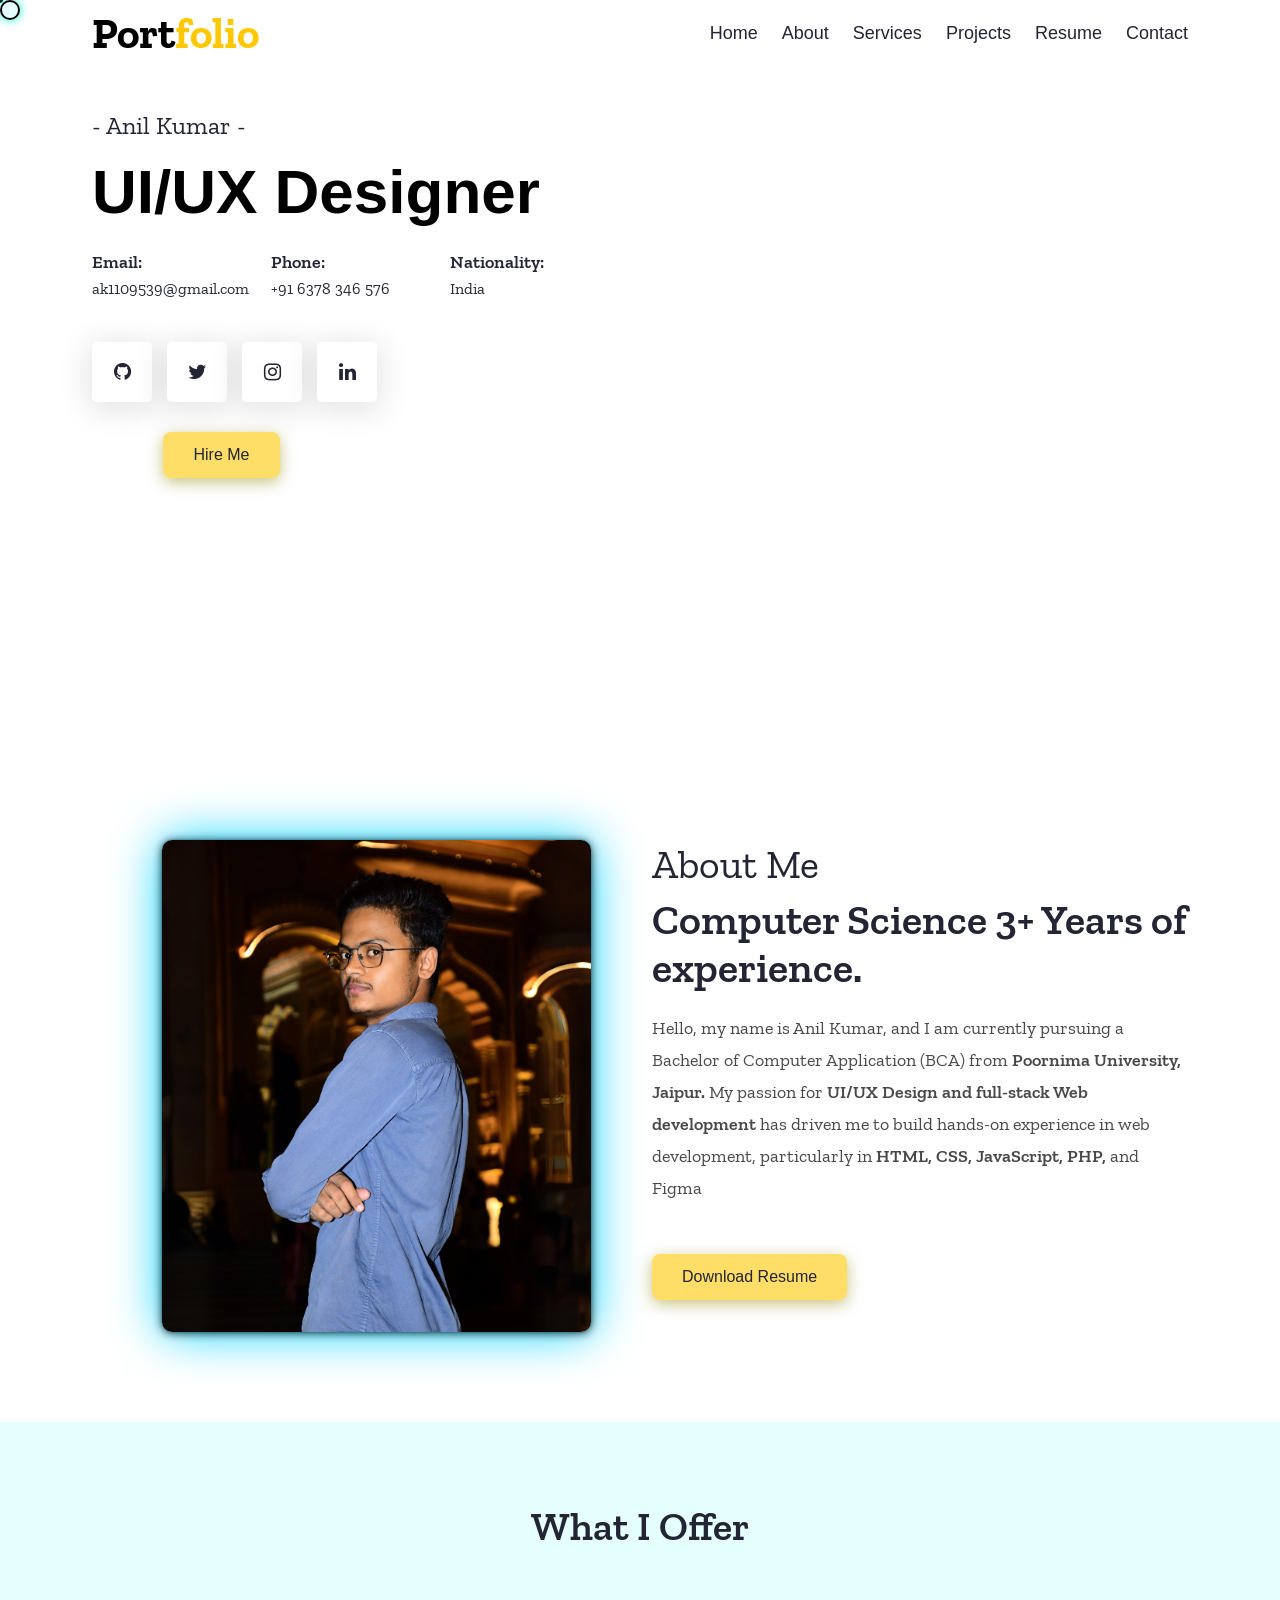
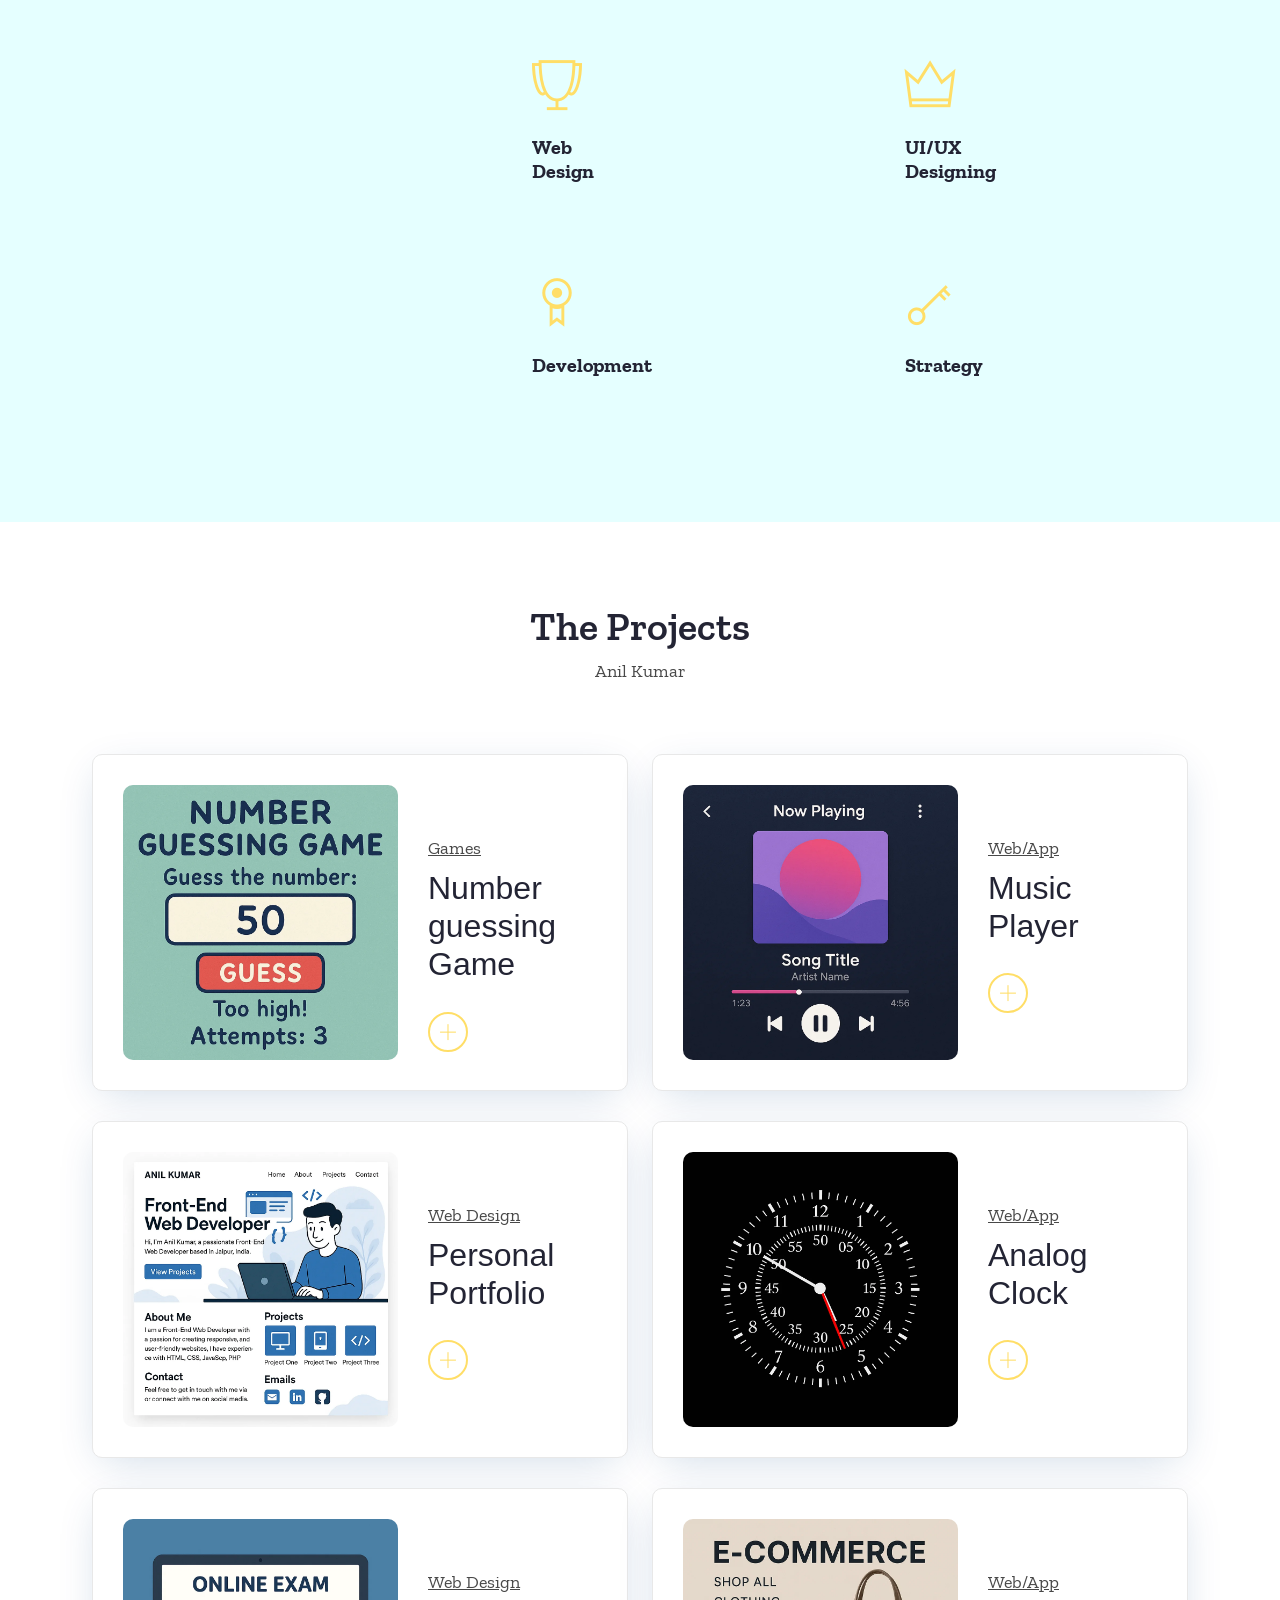
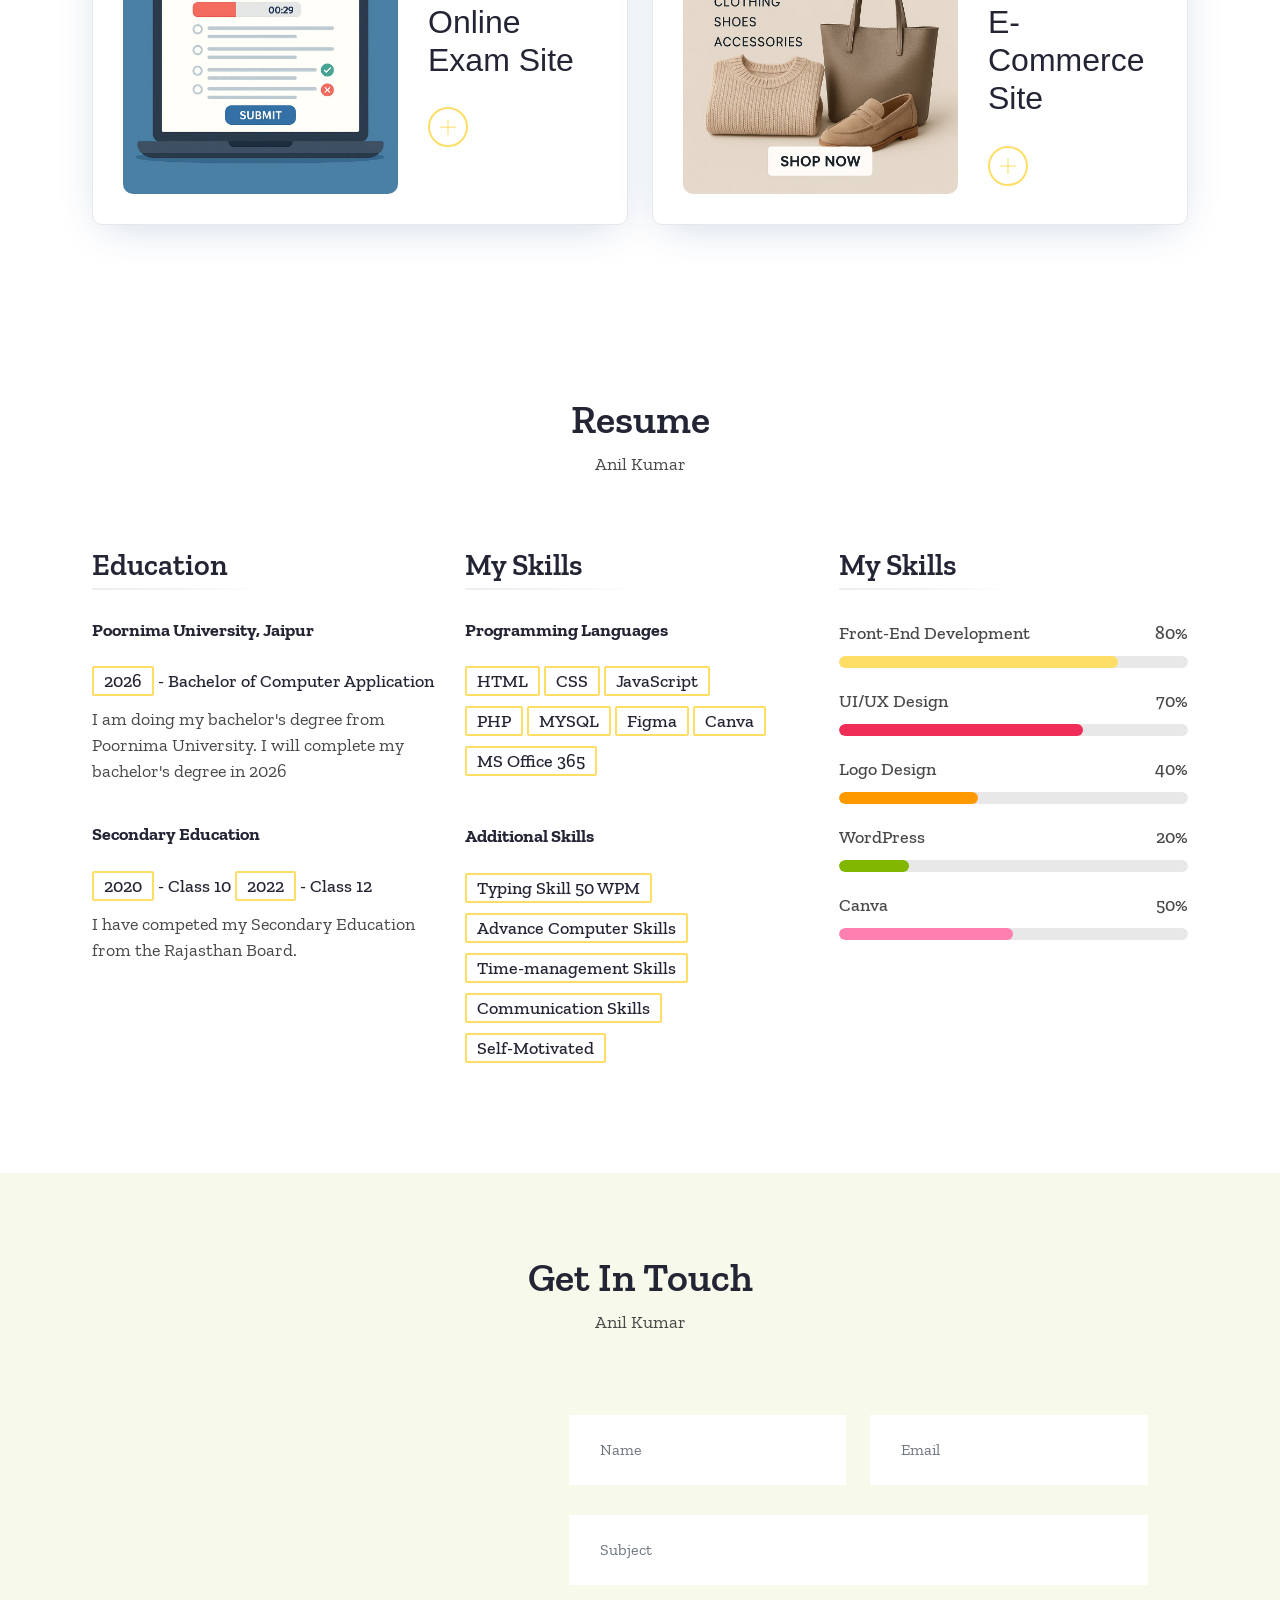
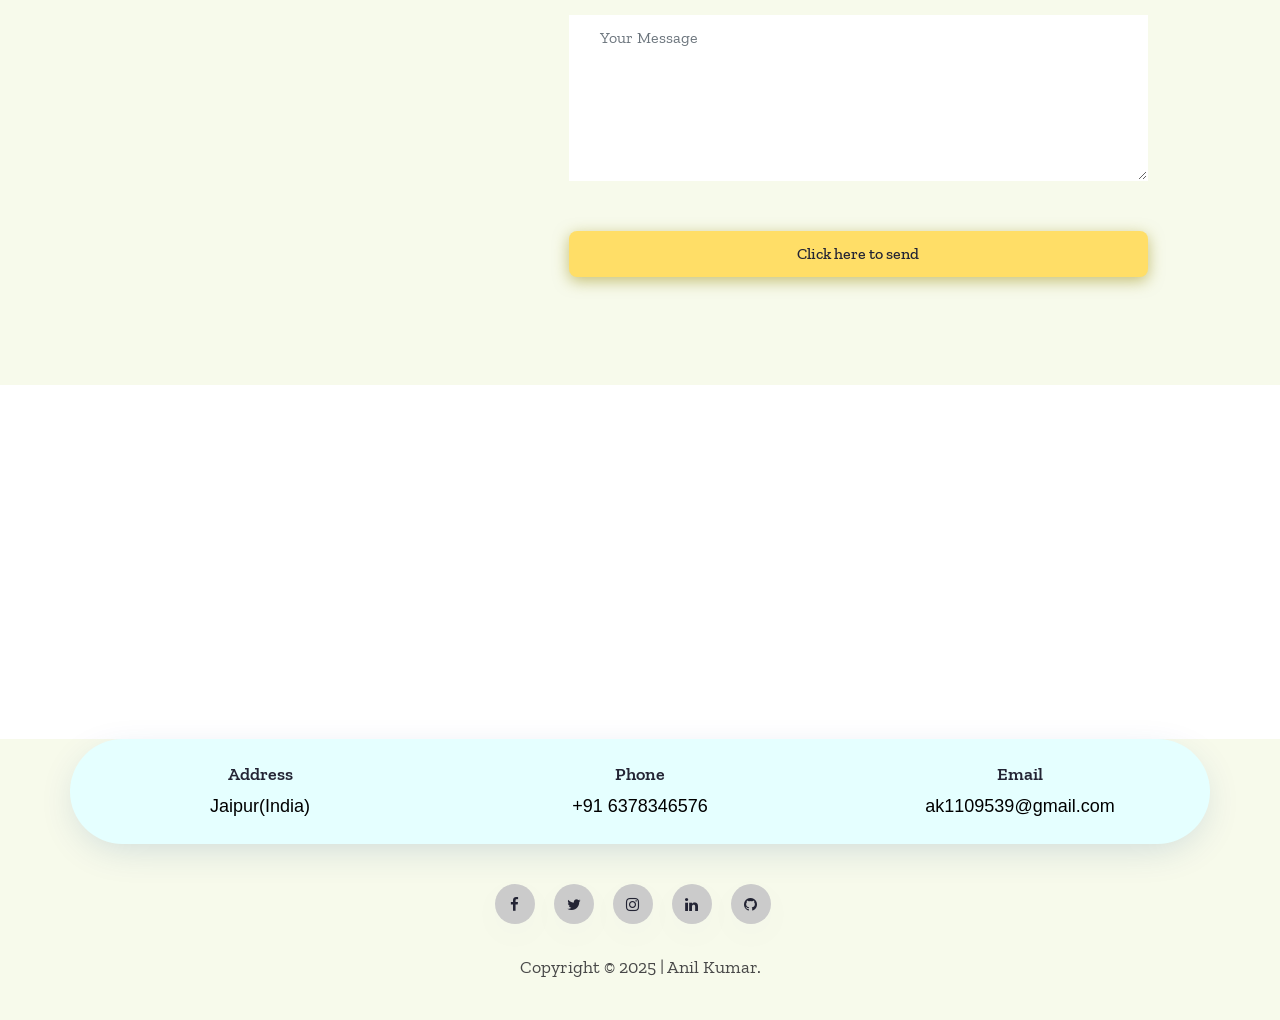
==== commit 629d587f: "some updates" ====
--- a/index.html
+++ b/index.html
@@ -137,14 +137,13 @@
 						<h1>About Me</h1>
 						<h3>Computer Science 3+ Years of experience.</h3>
 						<p>Hello, my name is Anil Kumar, and I am currently pursuing a Bachelor of Computer Application
-							(BCA) from <b>Poornima University, Jaipur.</b> My passion for <b>technology and full-stack
+							(BCA) from <b>Poornima University, Jaipur.</b> My passion for <b>UI/UX Design and full-stack
 								Web development</b> has driven me to build hands-on experience in web development,
-							particularly in <b>HTML, CSS, JavaScript, PHP,</b> and modern front-end frameworks like
-							React JS.</p>
+							particularly in <b>HTML, CSS, JavaScript, PHP,</b> and Figma</p>
 						<div class="about_call_video">
 							<div class="about_btns">
 								<a class="btn_all"
-									href="https://drive.google.com/file/d/1y_tjkQtPfueLAAQhnYyKnTNC5vsC0NvY/view?usp=sharing"
+									href="https://drive.google.com/file/d/1rSD7u8KwJfszaJKEe_6A--8313CJtd5k/view?usp=sharing"
 									target="_blank">Download Resume</a>
 							</div>
 						</div>
@@ -173,22 +172,14 @@
 					<div class="serviceBox">
 						<div class="service-icon"><span class="ti-medall-alt"></span></div>
 						<h3 class="title">Development</h3>
-						<p class="description">Front-End Web development.</p>
-					</div>
-				</div><!-- END COL -->
-				<div class="col-lg-4 col-sm-4 col-xs-12 wow fadeInUp" data-wow-duration="1s" data-wow-delay="0.3s"
-					data-wow-offset="0">
-					<div class="serviceBox sb_top">
-						<div class="service-icon"><span class="ti-image"></span></div>
-						<h3 class="title">Social Media</h3>
-						<p class="description">Social Media Marketing.</p>
+						<p class="description"></p>
 					</div>
 				</div><!-- END COL -->
 				<div class="col-lg-4 col-sm-4 col-xs-12 wow fadeInUp" data-wow-duration="1s" data-wow-delay="0.4s"
 					data-wow-offset="0">
 					<div class="serviceBox">
 						<div class="service-icon"><span class="ti-crown"></span></div>
-						<h3 class="title">Branding</h3>
+						<h3 class="title">UI/UX Designing</h3>
 						<p class="description"></p>
 					</div>
 					<div class="serviceBox">
@@ -506,12 +497,12 @@
 						<h4>Programming Languages</h4>
 						<span class="active_year">HTML</span>
 						<span class="active_year">CSS</span>
+						<span class="active_year">JavaScript</span><br>
 						<span class="active_year">PHP</span>
-						<span class="active_year">JavaScript</span><br>
 						<span class="active_year">MYSQL</span>
-						<span class="active_year">C</span>
-						<span class="active_year">Python Basic</span>
-						<span class="active_year">MS-Excel, MS-Word, MS-PowerPoint</span>
+						<span class="active_year">Figma</span>
+						<span class="active_year">Canva</span>
+						<span class="active_year">MS Office 365</span>
 					</div>
 					<div class="single_timeline">
 						<h4>Additional Skills</h4>
@@ -534,6 +525,14 @@
 						</div>
 					</div><!--END PROGRESS BAR -->
 					<div class="progress-bar-linear">
+						<p class="progress-bar-text">UI/UX Design
+							<span>70%</span>
+						</p>
+						<div class="progress-bar pb4">
+							<span data-percent="70"></span>
+						</div>
+					</div><!--END PROGRESS BAR -->
+					<div class="progress-bar-linear">
 						<p class="progress-bar-text">Logo Design
 							<span>40%</span>
 						</p>
@@ -550,19 +549,11 @@
 						</div>
 					</div><!--END PROGRESS BAR -->
 					<div class="progress-bar-linear">
-						<p class="progress-bar-text">UI/UX Design
-							<span>40%</span>
-						</p>
-						<div class="progress-bar pb4">
-							<span data-percent="40"></span>
-						</div>
-					</div><!--END PROGRESS BAR -->
-					<div class="progress-bar-linear">
-						<p class="progress-bar-text">Digital Marketing
-							<span>20%</span>
+						<p class="progress-bar-text">Canva
+							<span>50%</span>
 						</p>
 						<div class="progress-bar pb5">
-							<span data-percent="20"></span>
+							<span data-percent="50"></span>
 						</div>
 					</div><!--END PROGRESS BAR -->
 				</div><!--END COL -->
@@ -736,7 +727,6 @@
 		$(document).ready(function () {
 			const words = [
 				{ text: "Web Developer", color: "black" },
-				{ text: "Digital Marketer", color: "gold" },
 				{ text: "UI/UX Designer", color: "black" }
 			];
 
--- a/css/magic-mouse.css
+++ b/css/magic-mouse.css
@@ -24,7 +24,7 @@
   top: 0;
   left: 0;
   position: fixed;
-  background: #ff0055;
+  background: #000000;
   border-radius: 50%;
   pointer-events: none;
   transition: transform 0.1s ease-out, background 0.2s, width 0.2s, height 0.2s, box-shadow 0.2s;
@@ -50,4 +50,4 @@
 
 body .magic-hover:hover {
   cursor: none;
-}+}
--- a/css/style.css
+++ b/css/style.css
@@ -712,7 +712,7 @@
 .home_bg {
 	height: 750px;
 	position: relative;
-	background-image: url("/images/home-bg.png");
+	background-image: url("../images/home-bg.png");
 	background-size: cover;
 }
 
@@ -963,10 +963,12 @@
 
 .serviceBox {
 	position: relative;
+	justify-self: center;
+	margin-left: 400px;
 	padding: 40px;
-	position: relative;
 	z-index: 2;
 	transition: 0.3s;
+	border-radius: 10px;
 }
 
 .sb_top {
@@ -998,7 +1000,6 @@
 
 .serviceBox .service-no {
 	display: inline-block;
-	float: right;
 	font-size: 32px;
 	line-height: 20px;
 }
@@ -1066,6 +1067,7 @@
 @media only screen and (max-width:990px) {
 	.serviceBox {
 		margin-bottom: 40px;
+		margin-left: 0;
 	}
 }
 
